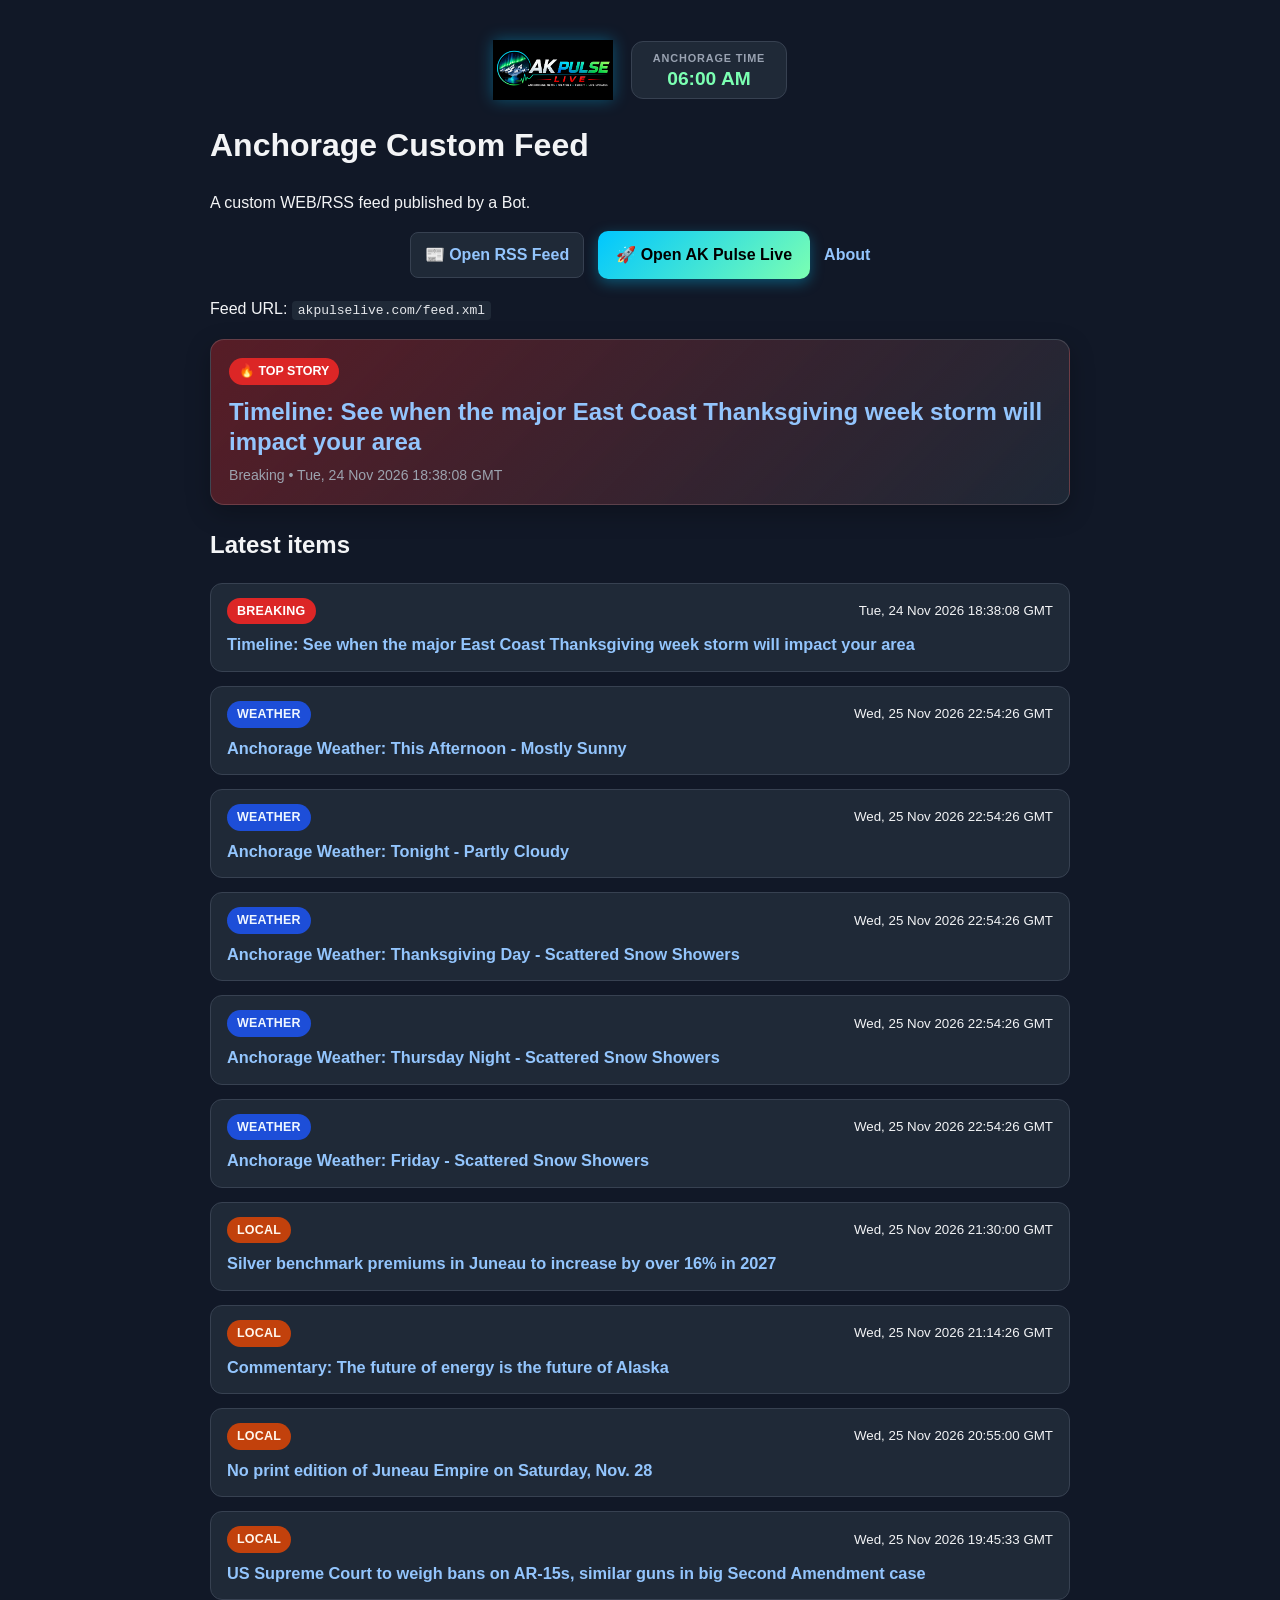
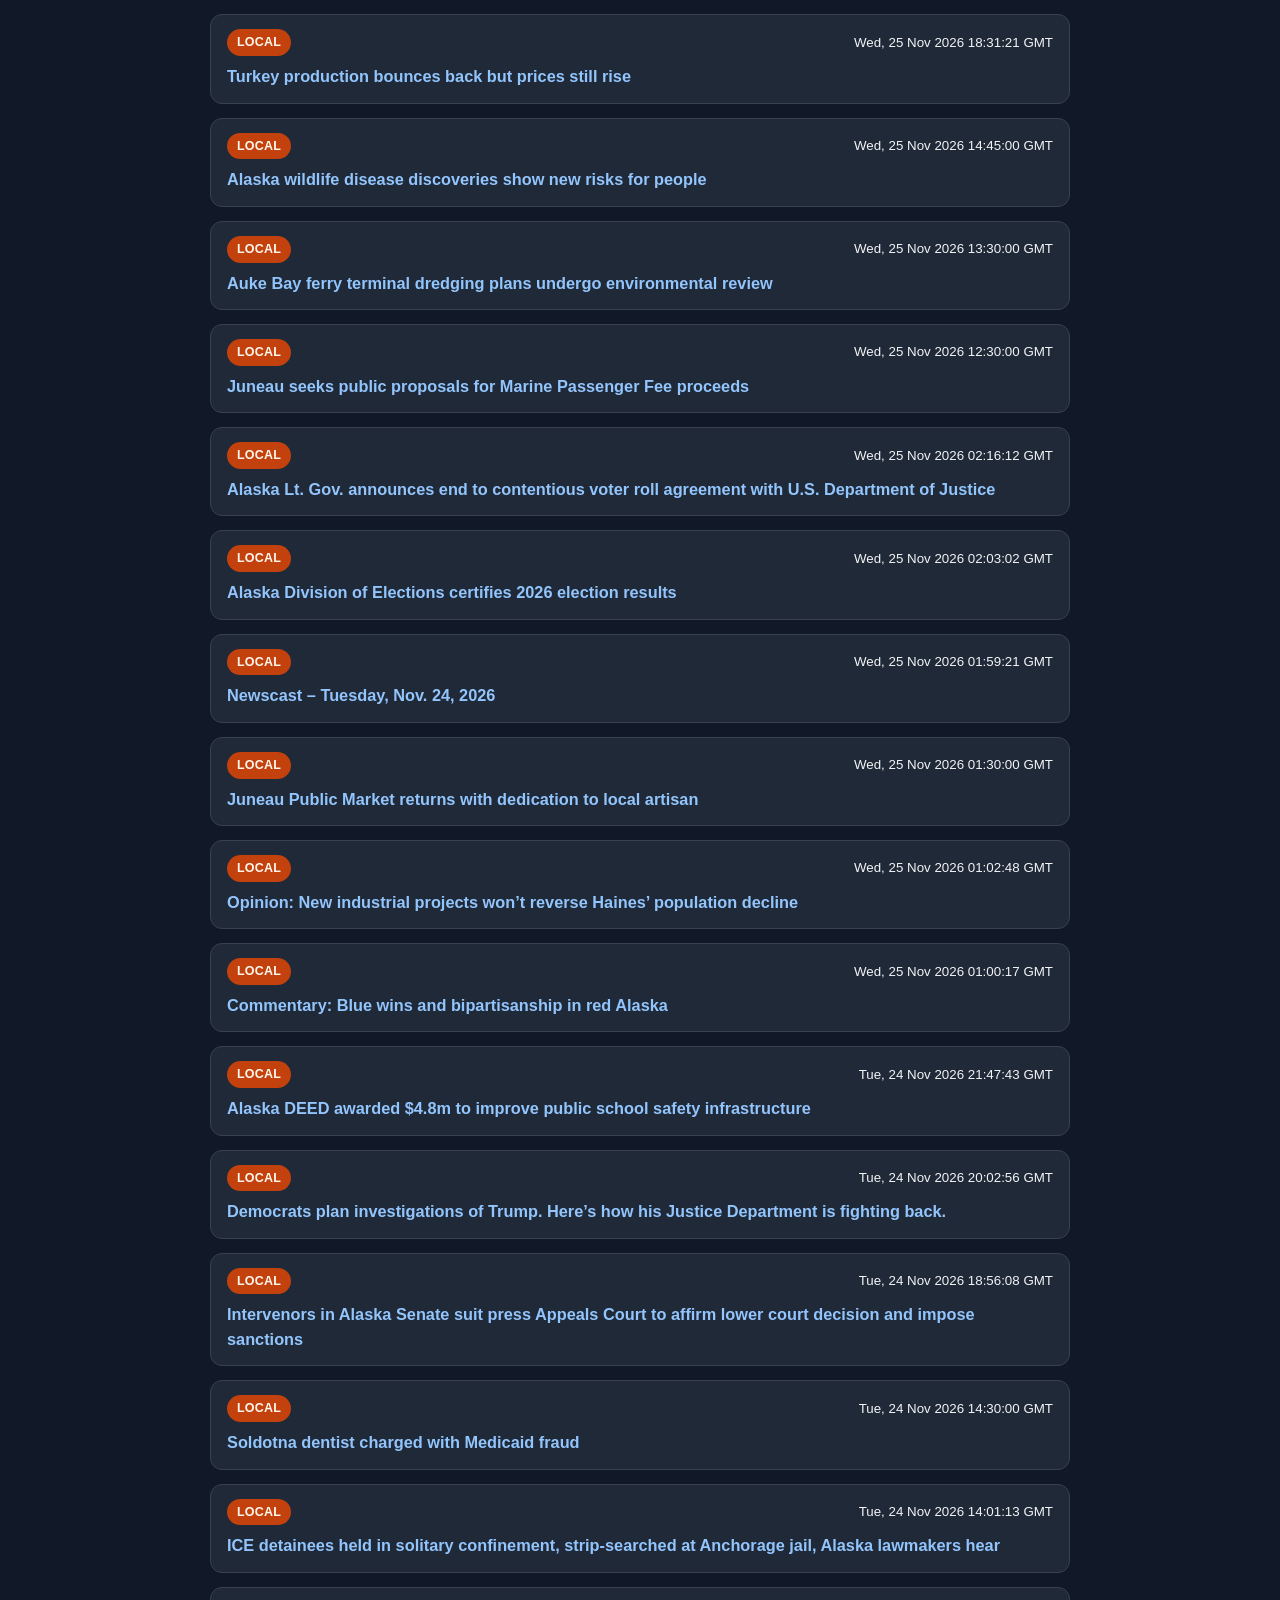
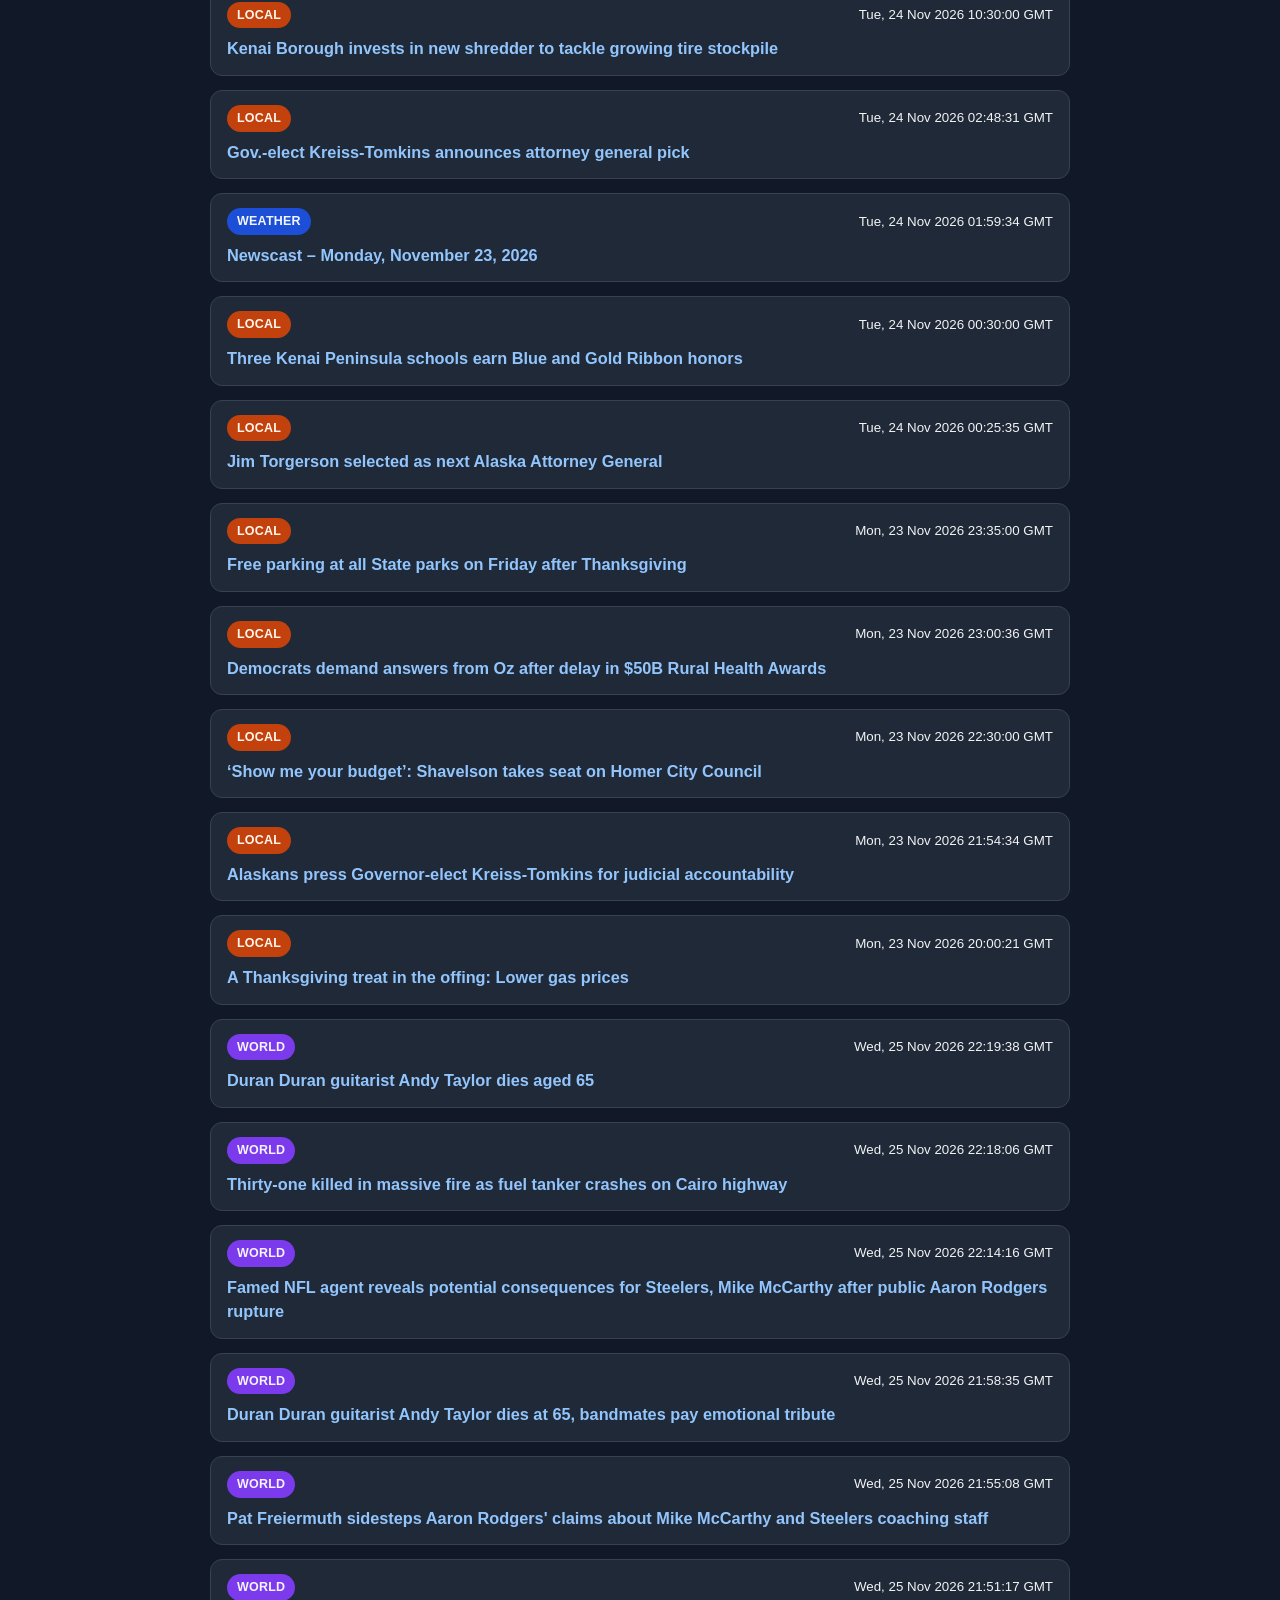
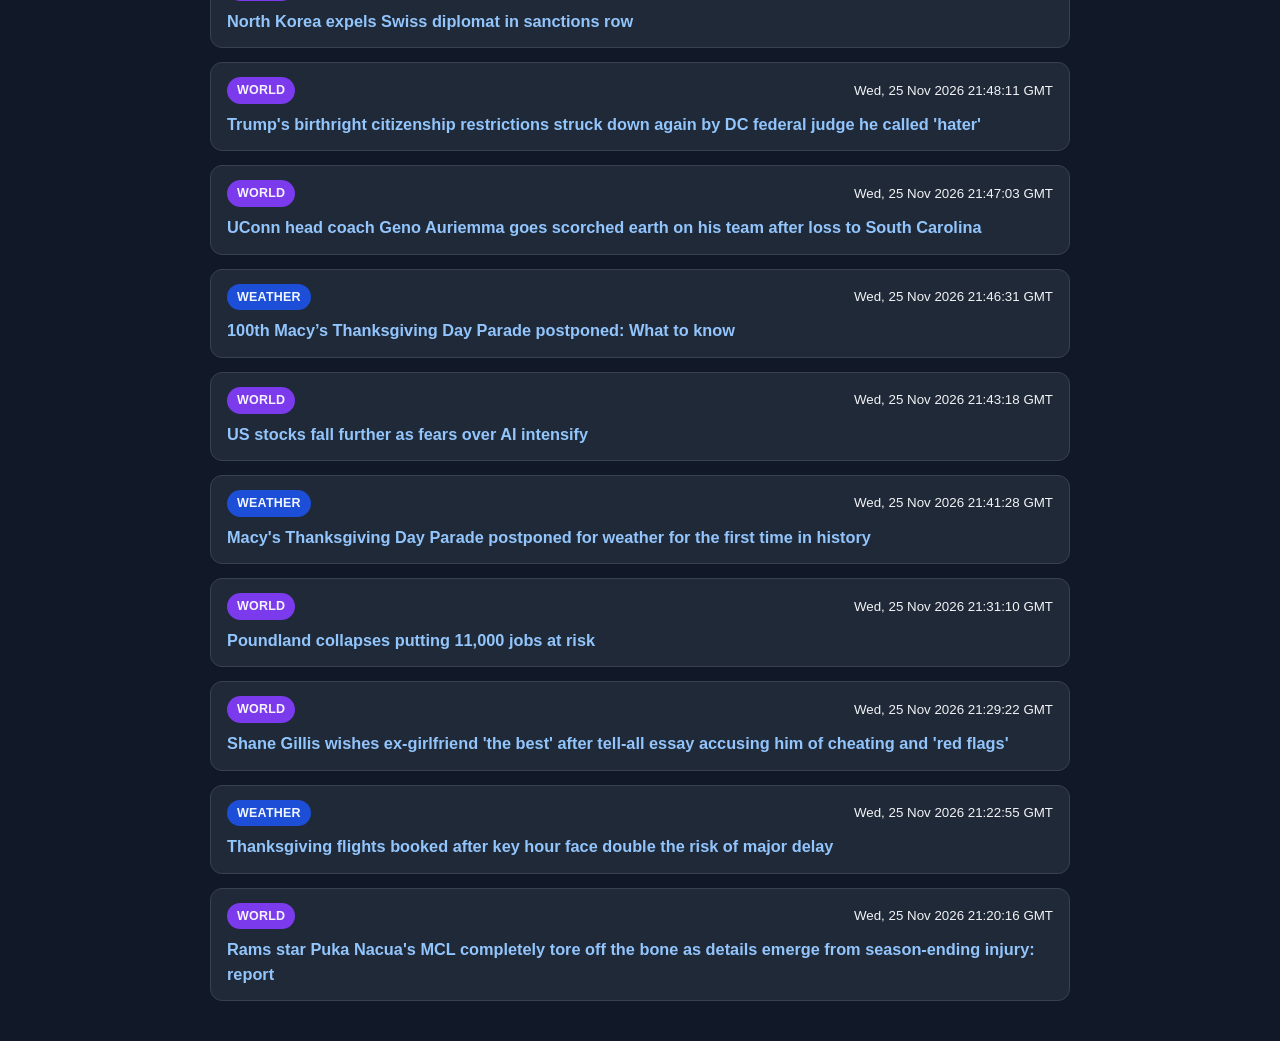
==== index.html @ 0f4dc0cd "Auto-update RSS feed" ====
<!DOCTYPE html>
<html lang="en">
<head>
  <meta charset="UTF-8">
  <meta name="viewport" content="width=device-width, initial-scale=1.0">
  <title>AK Live Pulse</title>
  <link rel="icon" type="image/png" href="favicon.png">
  <link rel="alternate" type="application/rss+xml" title="AK Live Pulse" href="feed.xml">
  <style>
    .site-header {
      text-align: center;
      margin: 12px 0 18px 0;
    }

    .header-inner {
      display: flex;
      align-items: center;
      justify-content: center;
      gap: 18px;
      flex-wrap: wrap;
    }

    .site-logo {
      width: 120px;
      max-width: 45vw;
      height: auto;
      display: block;
      filter: drop-shadow(0 0 8px rgba(0,198,255,0.35));
    }

    .site-clock-wrap {
      background: #1f2937;
      border: 1px solid #374151;
      border-radius: 12px;
      padding: 8px 12px;
      min-width: 130px;
    }

    .site-clock-label {
      font-size: 0.68rem;
      color: #9aa3b2;
      letter-spacing: 0.08em;
      font-weight: 700;
    }

    .site-clock {
      font-size: 1.2rem;
      font-weight: 800;
      color: #7bffb2;
      line-height: 1.2;
    }

    body {
      font-family: Arial, sans-serif;
      max-width: 860px;
      margin: 40px auto;
      padding: 0 16px;
      line-height: 1.5;
      background: #111827;
      color: #f3f4f6;
    }

    a {
      color: #93c5fd;
      text-decoration: none;
    }

    a:hover {
      text-decoration: underline;
    }

    code {
      background: #1f2937;
      padding: 2px 6px;
      border-radius: 4px;
      color: #e5e7eb;
    }

    .feed-links {
      display: flex;
      justify-content: center;
      align-items: center;
      gap: 14px;
      margin: 12px 0 18px 0;
      flex-wrap: wrap;
    }

    .feed-links a {
      font-weight: 600;
    }

    .feed-links a:first-child {
      padding: 10px 14px;
      background: #1f2937;
      border: 1px solid #374151;
      border-radius: 8px;
    }

    .main-link {
      display: inline-block;
      padding: 12px 18px;
      background: linear-gradient(135deg, #00c6ff, #7bffb2);
      color: #000;
      border-radius: 10px;
      font-weight: 800;
      font-size: 1rem;
      text-decoration: none;
      margin: 0;
      box-shadow: 0 4px 14px rgba(0,198,255,0.35);
      transition: all 0.2s ease;
    }

    .main-link:hover {
      transform: translateY(-2px);
      box-shadow: 0 6px 18px rgba(123,255,178,0.45);
      text-decoration: none;
      color: #000;
    }

    .top-story {
      background: linear-gradient(135deg, rgba(220,38,38,0.35), rgba(31,41,55,0.95));
      border: 1px solid rgba(255,255,255,0.14);
      border-radius: 14px;
      padding: 18px;
      margin: 18px 0 22px 0;
      box-shadow: 0 8px 24px rgba(0,0,0,0.25);
    }

    .top-story-label {
      display: inline-block;
      background: #dc2626;
      color: #fff;
      padding: 4px 10px;
      border-radius: 999px;
      font-size: 0.78rem;
      font-weight: 800;
      text-transform: uppercase;
    }

    .top-story h2 {
      margin: 12px 0 8px 0;
      line-height: 1.25;
    }

    .top-story-meta {
      color: #9ca3af;
      font-size: 0.88rem;
    }

    .feed-list {
      list-style: none;
      padding: 0;
      margin: 0;
    }

    .feed-item {
      background: #1f2937;
      border: 1px solid #374151;
      border-radius: 12px;
      padding: 14px 16px;
      margin: 0 0 14px 0;
    }

    .item-top {
      display: flex;
      align-items: center;
      justify-content: space-between;
      gap: 12px;
      margin-bottom: 8px;
      flex-wrap: wrap;
    }

    .item-title {
      font-size: 1.02rem;
      font-weight: 600;
    }

    .cat-badge {
      display: inline-block;
      padding: 4px 10px;
      border-radius: 999px;
      font-size: 0.78rem;
      font-weight: 700;
      letter-spacing: 0.02em;
      text-transform: uppercase;
    }

    .cat-breaking {
      background: #dc2626;
      color: #ffffff;
      animation: breakingPulse 1s infinite;
    }

    .cat-weather {
      background: #1d4ed8;
      color: #eff6ff;
    }

    .cat-top {
      background: #b91c1c;
      color: #fef2f2;
    }

    .cat-world {
      background: #7c3aed;
      color: #f5f3ff;
    }

    .cat-business {
      background: #047857;
      color: #ecfdf5;
    }

    .cat-local {
      background: #c2410c;
      color: #fff7ed;
    }

    .cat-science {
      background: #2563eb;
      color: #eff6ff;
    }

    .cat-reddit {
      background: #ff4500;
      color: #fff7ed;
    }

    .cat-general {
      background: #4b5563;
      color: #f9fafb;
    }

    @keyframes breakingPulse {
      0% { opacity: 1; }
      50% { opacity: 0.65; }
      100% { opacity: 1; }
    }
  </style>
</head>
<body>
  <header class="site-header">
    <div class="header-inner">
      <a href="main.html" title="Open AK Pulse Live full site">
        <img src="assets/akpulse-logo.png" class="site-logo" alt="AK Pulse Live logo">
      </a>
      <div class="site-clock-wrap">
        <div class="site-clock-label">ANCHORAGE TIME</div>
        <div class="site-clock" id="clock">--:--</div>
      </div>
    </div>
  </header>

  <h1>Anchorage Custom Feed</h1>
  <p>A custom WEB/RSS feed published by a Bot.</p>

<div class="feed-links">
  <a href="feed.xml">📰 Open RSS Feed</a>
  <a href="main.html" class="main-link">🚀 Open AK Pulse Live</a>
  <a href="about.html">About</a>
</div>

  <p>Feed URL: <code>akpulselive.com/feed.xml</code></p>


  <section class="top-story">
    <div class="top-story-label">🔥 Top Story</div>
    <h2><a href="https://www.foxweather.com/weather-news/timeline-major-east-coast-thanksgiving-storm-flood-rain-travel">Timeline: See when the major East Coast Thanksgiving week storm will impact your area</a></h2>
    <div class="top-story-meta">Breaking • Tue, 24 Nov 2026 18:38:08 GMT</div>
  </section>


  <h2>Latest items</h2>
  <ul class="feed-list">
        <li class="feed-item">
      <div class="item-top">
        <span class="cat-badge cat-breaking">Breaking</span>
        <small>Tue, 24 Nov 2026 18:38:08 GMT</small>
      </div>
      <div class="item-title"><a href="https://www.foxweather.com/weather-news/timeline-major-east-coast-thanksgiving-storm-flood-rain-travel">Timeline: See when the major East Coast Thanksgiving week storm will impact your area</a></div>
    </li>
        <li class="feed-item">
      <div class="item-top">
        <span class="cat-badge cat-weather">Weather</span>
        <small>Wed, 25 Nov 2026 22:54:26 GMT</small>
      </div>
      <div class="item-title"><a href="https://forecast.weather.gov/MapClick.php?lat=61.2176&amp;lon=-149.8997">Anchorage Weather: This Afternoon - Mostly Sunny</a></div>
    </li>
        <li class="feed-item">
      <div class="item-top">
        <span class="cat-badge cat-weather">Weather</span>
        <small>Wed, 25 Nov 2026 22:54:26 GMT</small>
      </div>
      <div class="item-title"><a href="https://forecast.weather.gov/MapClick.php?lat=61.2176&amp;lon=-149.8997">Anchorage Weather: Tonight - Partly Cloudy</a></div>
    </li>
        <li class="feed-item">
      <div class="item-top">
        <span class="cat-badge cat-weather">Weather</span>
        <small>Wed, 25 Nov 2026 22:54:26 GMT</small>
      </div>
      <div class="item-title"><a href="https://forecast.weather.gov/MapClick.php?lat=61.2176&amp;lon=-149.8997">Anchorage Weather: Thanksgiving Day - Scattered Snow Showers</a></div>
    </li>
        <li class="feed-item">
      <div class="item-top">
        <span class="cat-badge cat-weather">Weather</span>
        <small>Wed, 25 Nov 2026 22:54:26 GMT</small>
      </div>
      <div class="item-title"><a href="https://forecast.weather.gov/MapClick.php?lat=61.2176&amp;lon=-149.8997">Anchorage Weather: Thursday Night - Scattered Snow Showers</a></div>
    </li>
        <li class="feed-item">
      <div class="item-top">
        <span class="cat-badge cat-weather">Weather</span>
        <small>Wed, 25 Nov 2026 22:54:26 GMT</small>
      </div>
      <div class="item-title"><a href="https://forecast.weather.gov/MapClick.php?lat=61.2176&amp;lon=-149.8997">Anchorage Weather: Friday - Scattered Snow Showers</a></div>
    </li>
        <li class="feed-item">
      <div class="item-top">
        <span class="cat-badge cat-local">Local</span>
        <small>Wed, 25 Nov 2026 21:30:00 GMT</small>
      </div>
      <div class="item-title"><a href="https://www.juneauempire.com/2026/11/25/silver-benchmark-premiums-in-juneau-to-increase-by-over-16-in-2027/">Silver benchmark premiums in Juneau to increase by over 16% in 2027</a></div>
    </li>
        <li class="feed-item">
      <div class="item-top">
        <span class="cat-badge cat-local">Local</span>
        <small>Wed, 25 Nov 2026 21:14:26 GMT</small>
      </div>
      <div class="item-title"><a href="https://alaskabeacon.com/2026/11/25/the-future-of-energy-is-the-future-of-alaska/">Commentary: The future of energy is the future of Alaska</a></div>
    </li>
        <li class="feed-item">
      <div class="item-top">
        <span class="cat-badge cat-local">Local</span>
        <small>Wed, 25 Nov 2026 20:55:00 GMT</small>
      </div>
      <div class="item-title"><a href="https://www.juneauempire.com/2026/11/25/no-print-edition-of-juneau-empire-on-saturday-nov-28/">No print edition of Juneau Empire on Saturday, Nov. 28</a></div>
    </li>
        <li class="feed-item">
      <div class="item-top">
        <span class="cat-badge cat-local">Local</span>
        <small>Wed, 25 Nov 2026 19:45:33 GMT</small>
      </div>
      <div class="item-title"><a href="https://alaskabeacon.com/2026/11/25/repub/us-supreme-court-to-weigh-bans-on-ar-15s-similar-guns-in-big-second-amendment-case/">US Supreme Court to weigh bans on AR-15s, similar guns in big Second Amendment case</a></div>
    </li>
        <li class="feed-item">
      <div class="item-top">
        <span class="cat-badge cat-local">Local</span>
        <small>Wed, 25 Nov 2026 18:31:21 GMT</small>
      </div>
      <div class="item-title"><a href="https://alaskabeacon.com/2026/11/25/repub/turkey-production-bounces-back-but-prices-still-rise/">Turkey production bounces back but prices still rise</a></div>
    </li>
        <li class="feed-item">
      <div class="item-top">
        <span class="cat-badge cat-local">Local</span>
        <small>Wed, 25 Nov 2026 14:45:00 GMT</small>
      </div>
      <div class="item-title"><a href="https://alaskabeacon.com/2026/11/25/alaska-wildlife-disease-discoveries-show-new-risks-for-people/">Alaska wildlife disease discoveries show new risks for people</a></div>
    </li>
        <li class="feed-item">
      <div class="item-top">
        <span class="cat-badge cat-local">Local</span>
        <small>Wed, 25 Nov 2026 13:30:00 GMT</small>
      </div>
      <div class="item-title"><a href="https://www.juneauempire.com/2026/11/25/auke-bay-ferry-terminal-dredging-plans-undergo-environmental-review/">Auke Bay ferry terminal dredging plans undergo environmental review</a></div>
    </li>
        <li class="feed-item">
      <div class="item-top">
        <span class="cat-badge cat-local">Local</span>
        <small>Wed, 25 Nov 2026 12:30:00 GMT</small>
      </div>
      <div class="item-title"><a href="https://www.juneauempire.com/2026/11/25/juneau-seeks-public-proposals-for-marine-passenger-fee-proceeds/">Juneau seeks public proposals for Marine Passenger Fee proceeds</a></div>
    </li>
        <li class="feed-item">
      <div class="item-top">
        <span class="cat-badge cat-local">Local</span>
        <small>Wed, 25 Nov 2026 02:16:12 GMT</small>
      </div>
      <div class="item-title"><a href="https://alaskabeacon.com/2026/11/24/alaska-lt-gov-announces-end-to-contentious-voter-roll-agreement-with-u-s-department-of-justice/">Alaska Lt. Gov. announces end to contentious voter roll agreement with U.S. Department of Justice</a></div>
    </li>
        <li class="feed-item">
      <div class="item-top">
        <span class="cat-badge cat-local">Local</span>
        <small>Wed, 25 Nov 2026 02:03:02 GMT</small>
      </div>
      <div class="item-title"><a href="https://alaskabeacon.com/2026/11/24/alaska-division-of-elections-certifies-2026-election-results/">Alaska Division of Elections certifies 2026 election results</a></div>
    </li>
        <li class="feed-item">
      <div class="item-top">
        <span class="cat-badge cat-local">Local</span>
        <small>Wed, 25 Nov 2026 01:59:21 GMT</small>
      </div>
      <div class="item-title"><a href="https://feeds.ktoo.org/link/20427/17540023/newscast-tuesday-nov-24-2026">Newscast – Tuesday, Nov. 24, 2026</a></div>
    </li>
        <li class="feed-item">
      <div class="item-top">
        <span class="cat-badge cat-local">Local</span>
        <small>Wed, 25 Nov 2026 01:30:00 GMT</small>
      </div>
      <div class="item-title"><a href="https://www.juneauempire.com/2026/11/24/juneau-public-market-returns-with-dedication-to-local-artisan/">Juneau Public Market returns with dedication to local artisan</a></div>
    </li>
        <li class="feed-item">
      <div class="item-top">
        <span class="cat-badge cat-local">Local</span>
        <small>Wed, 25 Nov 2026 01:02:48 GMT</small>
      </div>
      <div class="item-title"><a href="https://mustreadalaska.com/opinion-new-industrial-projects-wont-reverse-haines-population-decline/">Opinion: New industrial projects won’t reverse Haines’ population decline</a></div>
    </li>
        <li class="feed-item">
      <div class="item-top">
        <span class="cat-badge cat-local">Local</span>
        <small>Wed, 25 Nov 2026 01:00:17 GMT</small>
      </div>
      <div class="item-title"><a href="https://alaskabeacon.com/2026/11/24/blue-wins-and-bipartisanship-in-red-alaska/">Commentary: Blue wins and bipartisanship in red Alaska</a></div>
    </li>
        <li class="feed-item">
      <div class="item-top">
        <span class="cat-badge cat-local">Local</span>
        <small>Tue, 24 Nov 2026 21:47:43 GMT</small>
      </div>
      <div class="item-title"><a href="https://mustreadalaska.com/alaska-deed-awarded-4-8m-to-improve-public-school-safety-infrastructure/">Alaska DEED awarded $4.8m to improve public school safety infrastructure</a></div>
    </li>
        <li class="feed-item">
      <div class="item-top">
        <span class="cat-badge cat-local">Local</span>
        <small>Tue, 24 Nov 2026 20:02:56 GMT</small>
      </div>
      <div class="item-title"><a href="https://alaskabeacon.com/2026/11/24/repub/democrats-plan-investigations-of-trump-heres-how-his-justice-department-is-fighting-back/">Democrats plan investigations of Trump. Here’s how his Justice Department is fighting back.</a></div>
    </li>
        <li class="feed-item">
      <div class="item-top">
        <span class="cat-badge cat-local">Local</span>
        <small>Tue, 24 Nov 2026 18:56:08 GMT</small>
      </div>
      <div class="item-title"><a href="https://mustreadalaska.com/intervenors-in-alaska-senate-suit-press-appeals-court-to-affirm-lower-court-decision-and-impose-sanctions/">Intervenors in Alaska Senate suit press Appeals Court to affirm lower court decision and impose sanctions</a></div>
    </li>
        <li class="feed-item">
      <div class="item-top">
        <span class="cat-badge cat-local">Local</span>
        <small>Tue, 24 Nov 2026 14:30:00 GMT</small>
      </div>
      <div class="item-title"><a href="https://www.homernews.com/2026/11/24/soldotna-dentist-charged-with-medicaid-fraud/">Soldotna dentist charged with Medicaid fraud</a></div>
    </li>
        <li class="feed-item">
      <div class="item-top">
        <span class="cat-badge cat-local">Local</span>
        <small>Tue, 24 Nov 2026 14:01:13 GMT</small>
      </div>
      <div class="item-title"><a href="https://alaskabeacon.com/2026/11/24/ice-detainees-held-in-solitary-confinement-strip-searched-at-anchorage-jail-alaska-lawmakers-hear/">ICE detainees held in solitary confinement, strip-searched at Anchorage jail, Alaska lawmakers hear</a></div>
    </li>
        <li class="feed-item">
      <div class="item-top">
        <span class="cat-badge cat-local">Local</span>
        <small>Tue, 24 Nov 2026 10:30:00 GMT</small>
      </div>
      <div class="item-title"><a href="https://www.homernews.com/2026/11/24/kenai-borough-invests-in-new-shredder-to-tackle-growing-tire-stockpile/">Kenai Borough invests in new shredder to tackle growing tire stockpile</a></div>
    </li>
        <li class="feed-item">
      <div class="item-top">
        <span class="cat-badge cat-local">Local</span>
        <small>Tue, 24 Nov 2026 02:48:31 GMT</small>
      </div>
      <div class="item-title"><a href="https://alaskabeacon.com/2026/11/23/gov-elect-kreiss-tomkins-announces-attorney-general-pick/">Gov.-elect Kreiss-Tomkins announces attorney general pick</a></div>
    </li>
        <li class="feed-item">
      <div class="item-top">
        <span class="cat-badge cat-weather">Weather</span>
        <small>Tue, 24 Nov 2026 01:59:34 GMT</small>
      </div>
      <div class="item-title"><a href="https://feeds.ktoo.org/link/20427/17538791/newscast-monday-november-23-2026">Newscast – Monday, November 23, 2026</a></div>
    </li>
        <li class="feed-item">
      <div class="item-top">
        <span class="cat-badge cat-local">Local</span>
        <small>Tue, 24 Nov 2026 00:30:00 GMT</small>
      </div>
      <div class="item-title"><a href="https://www.homernews.com/2026/11/23/three-kenai-peninsula-schools-earn-blue-and-gold-ribbon-honors/">Three Kenai Peninsula schools earn Blue and Gold Ribbon honors</a></div>
    </li>
        <li class="feed-item">
      <div class="item-top">
        <span class="cat-badge cat-local">Local</span>
        <small>Tue, 24 Nov 2026 00:25:35 GMT</small>
      </div>
      <div class="item-title"><a href="https://mustreadalaska.com/jim-torgerson-selected-as-next-alaska-attorney-general/">Jim Torgerson selected as next Alaska Attorney General</a></div>
    </li>
        <li class="feed-item">
      <div class="item-top">
        <span class="cat-badge cat-local">Local</span>
        <small>Mon, 23 Nov 2026 23:35:00 GMT</small>
      </div>
      <div class="item-title"><a href="https://mustreadalaska.com/free-parking-at-all-state-parks-on-friday-after-thanksgiving/">Free parking at all State parks on Friday after Thanksgiving</a></div>
    </li>
        <li class="feed-item">
      <div class="item-top">
        <span class="cat-badge cat-local">Local</span>
        <small>Mon, 23 Nov 2026 23:00:36 GMT</small>
      </div>
      <div class="item-title"><a href="https://alaskabeacon.com/2026/11/23/democrats-demand-answers-from-oz-after-delay-in-50b-rural-health-awards/">Democrats demand answers from Oz after delay in $50B Rural Health Awards</a></div>
    </li>
        <li class="feed-item">
      <div class="item-top">
        <span class="cat-badge cat-local">Local</span>
        <small>Mon, 23 Nov 2026 22:30:00 GMT</small>
      </div>
      <div class="item-title"><a href="https://www.homernews.com/2026/11/23/show-me-your-budget-shavelson-takes-seat-on-homer-city-council/">‘Show me your budget’: Shavelson takes seat on Homer City Council</a></div>
    </li>
        <li class="feed-item">
      <div class="item-top">
        <span class="cat-badge cat-local">Local</span>
        <small>Mon, 23 Nov 2026 21:54:34 GMT</small>
      </div>
      <div class="item-title"><a href="https://mustreadalaska.com/alaskans-press-governor-elect-kreiss-tomkins-for-judicial-accountability/">Alaskans press Governor-elect Kreiss-Tomkins for judicial accountability</a></div>
    </li>
        <li class="feed-item">
      <div class="item-top">
        <span class="cat-badge cat-local">Local</span>
        <small>Mon, 23 Nov 2026 20:00:21 GMT</small>
      </div>
      <div class="item-title"><a href="https://alaskabeacon.com/2026/11/23/repub/a-thanksgiving-treat-in-the-offing-lower-gas-prices/">A Thanksgiving treat in the offing: Lower gas prices</a></div>
    </li>
        <li class="feed-item">
      <div class="item-top">
        <span class="cat-badge cat-world">World</span>
        <small>Wed, 25 Nov 2026 22:19:38 GMT</small>
      </div>
      <div class="item-title"><a href="https://www.bbc.co.uk/news/articles/cmp3vk6vr44po?at_medium=RSS&amp;at_campaign=rss">Duran Duran guitarist Andy Taylor dies aged 65</a></div>
    </li>
        <li class="feed-item">
      <div class="item-top">
        <span class="cat-badge cat-world">World</span>
        <small>Wed, 25 Nov 2026 22:18:06 GMT</small>
      </div>
      <div class="item-title"><a href="https://www.bbc.co.uk/news/articles/cqy7rn30v314o?at_medium=RSS&amp;at_campaign=rss">Thirty-one killed in massive fire as fuel tanker crashes on Cairo highway</a></div>
    </li>
        <li class="feed-item">
      <div class="item-top">
        <span class="cat-badge cat-world">World</span>
        <small>Wed, 25 Nov 2026 22:14:16 GMT</small>
      </div>
      <div class="item-title"><a href="https://www.foxnews.com/outkick-sports/famed-nfl-agent-reveals-potential-consequences-steelers-mike-mccarthy-public-aaron-rodgers-rupture">Famed NFL agent reveals potential consequences for Steelers, Mike McCarthy after public Aaron Rodgers rupture</a></div>
    </li>
        <li class="feed-item">
      <div class="item-top">
        <span class="cat-badge cat-world">World</span>
        <small>Wed, 25 Nov 2026 21:58:35 GMT</small>
      </div>
      <div class="item-title"><a href="https://www.foxnews.com/entertainment/duran-duran-guitarist-andy-taylor-dies-65-bandmates-pay-emotional-tribute">Duran Duran guitarist Andy Taylor dies at 65, bandmates pay emotional tribute</a></div>
    </li>
        <li class="feed-item">
      <div class="item-top">
        <span class="cat-badge cat-world">World</span>
        <small>Wed, 25 Nov 2026 21:55:08 GMT</small>
      </div>
      <div class="item-title"><a href="https://www.foxnews.com/outkick-sports/pat-freiermuth-sidesteps-aaron-rodgers-claims-mike-mccarthy-steelers-coaching-staff">Pat Freiermuth sidesteps Aaron Rodgers' claims about Mike McCarthy and Steelers coaching staff</a></div>
    </li>
        <li class="feed-item">
      <div class="item-top">
        <span class="cat-badge cat-world">World</span>
        <small>Wed, 25 Nov 2026 21:51:17 GMT</small>
      </div>
      <div class="item-title"><a href="https://www.bbc.co.uk/news/articles/cq0l34e4kkr5o?at_medium=RSS&amp;at_campaign=rss">North Korea expels Swiss diplomat in sanctions row</a></div>
    </li>
        <li class="feed-item">
      <div class="item-top">
        <span class="cat-badge cat-world">World</span>
        <small>Wed, 25 Nov 2026 21:48:11 GMT</small>
      </div>
      <div class="item-title"><a href="https://www.foxnews.com/politics/trumps-birthright-citizenship-restrictions-struck-down-dc-federal-judge-called-hater">Trump's birthright citizenship restrictions struck down again by DC federal judge he called 'hater'</a></div>
    </li>
        <li class="feed-item">
      <div class="item-top">
        <span class="cat-badge cat-world">World</span>
        <small>Wed, 25 Nov 2026 21:47:03 GMT</small>
      </div>
      <div class="item-title"><a href="https://www.foxnews.com/outkick-sports/uconn-head-coach-geno-auriemma-goes-scorched-earth-team-loss-south-carolina">UConn head coach Geno Auriemma goes scorched earth on his team after loss to South Carolina</a></div>
    </li>
        <li class="feed-item">
      <div class="item-top">
        <span class="cat-badge cat-weather">Weather</span>
        <small>Wed, 25 Nov 2026 21:46:31 GMT</small>
      </div>
      <div class="item-title"><a href="https://www.foxnews.com/us/100th-macys-thanksgiving-day-parade-postponed-what-know">100th Macy’s Thanksgiving Day Parade postponed: What to know</a></div>
    </li>
        <li class="feed-item">
      <div class="item-top">
        <span class="cat-badge cat-world">World</span>
        <small>Wed, 25 Nov 2026 21:43:18 GMT</small>
      </div>
      <div class="item-title"><a href="https://www.bbc.co.uk/news/articles/cq0md8g14zryo?at_medium=RSS&amp;at_campaign=rss">US stocks fall further as fears over AI intensify</a></div>
    </li>
        <li class="feed-item">
      <div class="item-top">
        <span class="cat-badge cat-weather">Weather</span>
        <small>Wed, 25 Nov 2026 21:41:28 GMT</small>
      </div>
      <div class="item-title"><a href="https://www.foxweather.com/weather-news/macys-thanksgiving-day-parade-postponed-first-time-history">Macy's Thanksgiving Day Parade postponed for weather for the first time in history</a></div>
    </li>
        <li class="feed-item">
      <div class="item-top">
        <span class="cat-badge cat-world">World</span>
        <small>Wed, 25 Nov 2026 21:31:10 GMT</small>
      </div>
      <div class="item-title"><a href="https://www.bbc.co.uk/news/articles/cm3vgdn037z4o?at_medium=RSS&amp;at_campaign=rss">Poundland collapses putting 11,000 jobs at risk</a></div>
    </li>
        <li class="feed-item">
      <div class="item-top">
        <span class="cat-badge cat-world">World</span>
        <small>Wed, 25 Nov 2026 21:29:22 GMT</small>
      </div>
      <div class="item-title"><a href="https://www.foxnews.com/media/shane-gillis-wishes-ex-girlfriend-best-after-tell-all-essay-accusing-him-cheating-red-flags">Shane Gillis wishes ex-girlfriend 'the best' after tell-all essay accusing him of cheating and 'red flags'</a></div>
    </li>
        <li class="feed-item">
      <div class="item-top">
        <span class="cat-badge cat-weather">Weather</span>
        <small>Wed, 25 Nov 2026 21:22:55 GMT</small>
      </div>
      <div class="item-title"><a href="https://www.foxnews.com/travel/thanksgiving-flights-booked-after-key-hour-face-double-risk-major-delay">Thanksgiving flights booked after key hour face double the risk of major delay</a></div>
    </li>
        <li class="feed-item">
      <div class="item-top">
        <span class="cat-badge cat-world">World</span>
        <small>Wed, 25 Nov 2026 21:20:16 GMT</small>
      </div>
      <div class="item-title"><a href="https://www.foxnews.com/outkick-sports/rams-star-puka-nacua-mcl-completely-tore-off-bone-season-ending-injury-report">Rams star Puka Nacua's MCL completely tore off the bone as details emerge from season-ending injury: report</a></div>
    </li>
  </ul>

  <script>
    function updateClock() {
      const now = new Date();
      const time = now.toLocaleTimeString([], {
        hour: "2-digit",
        minute: "2-digit"
      });

      const clock = document.getElementById("clock");
      if (clock) clock.textContent = time;
    }

    updateClock();
    setInterval(updateClock, 1000);
  </script>
</body>
</html>
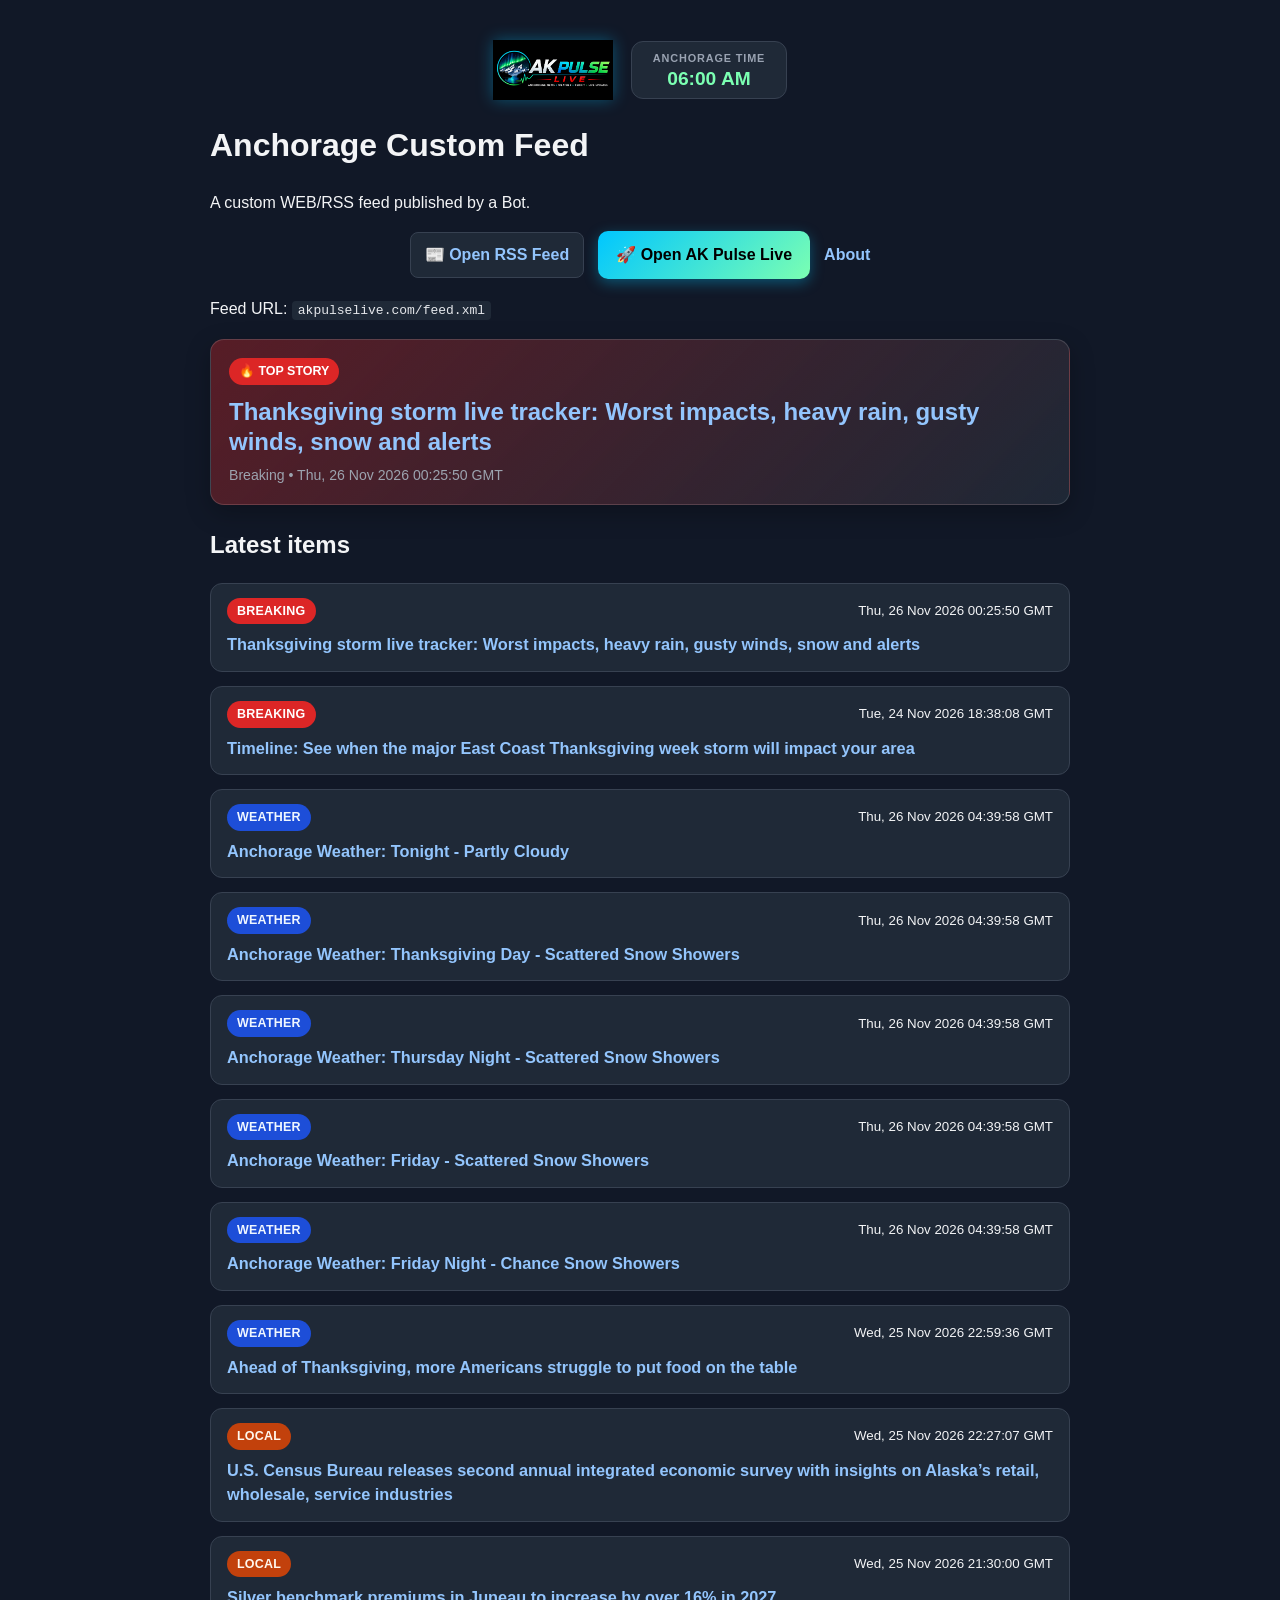
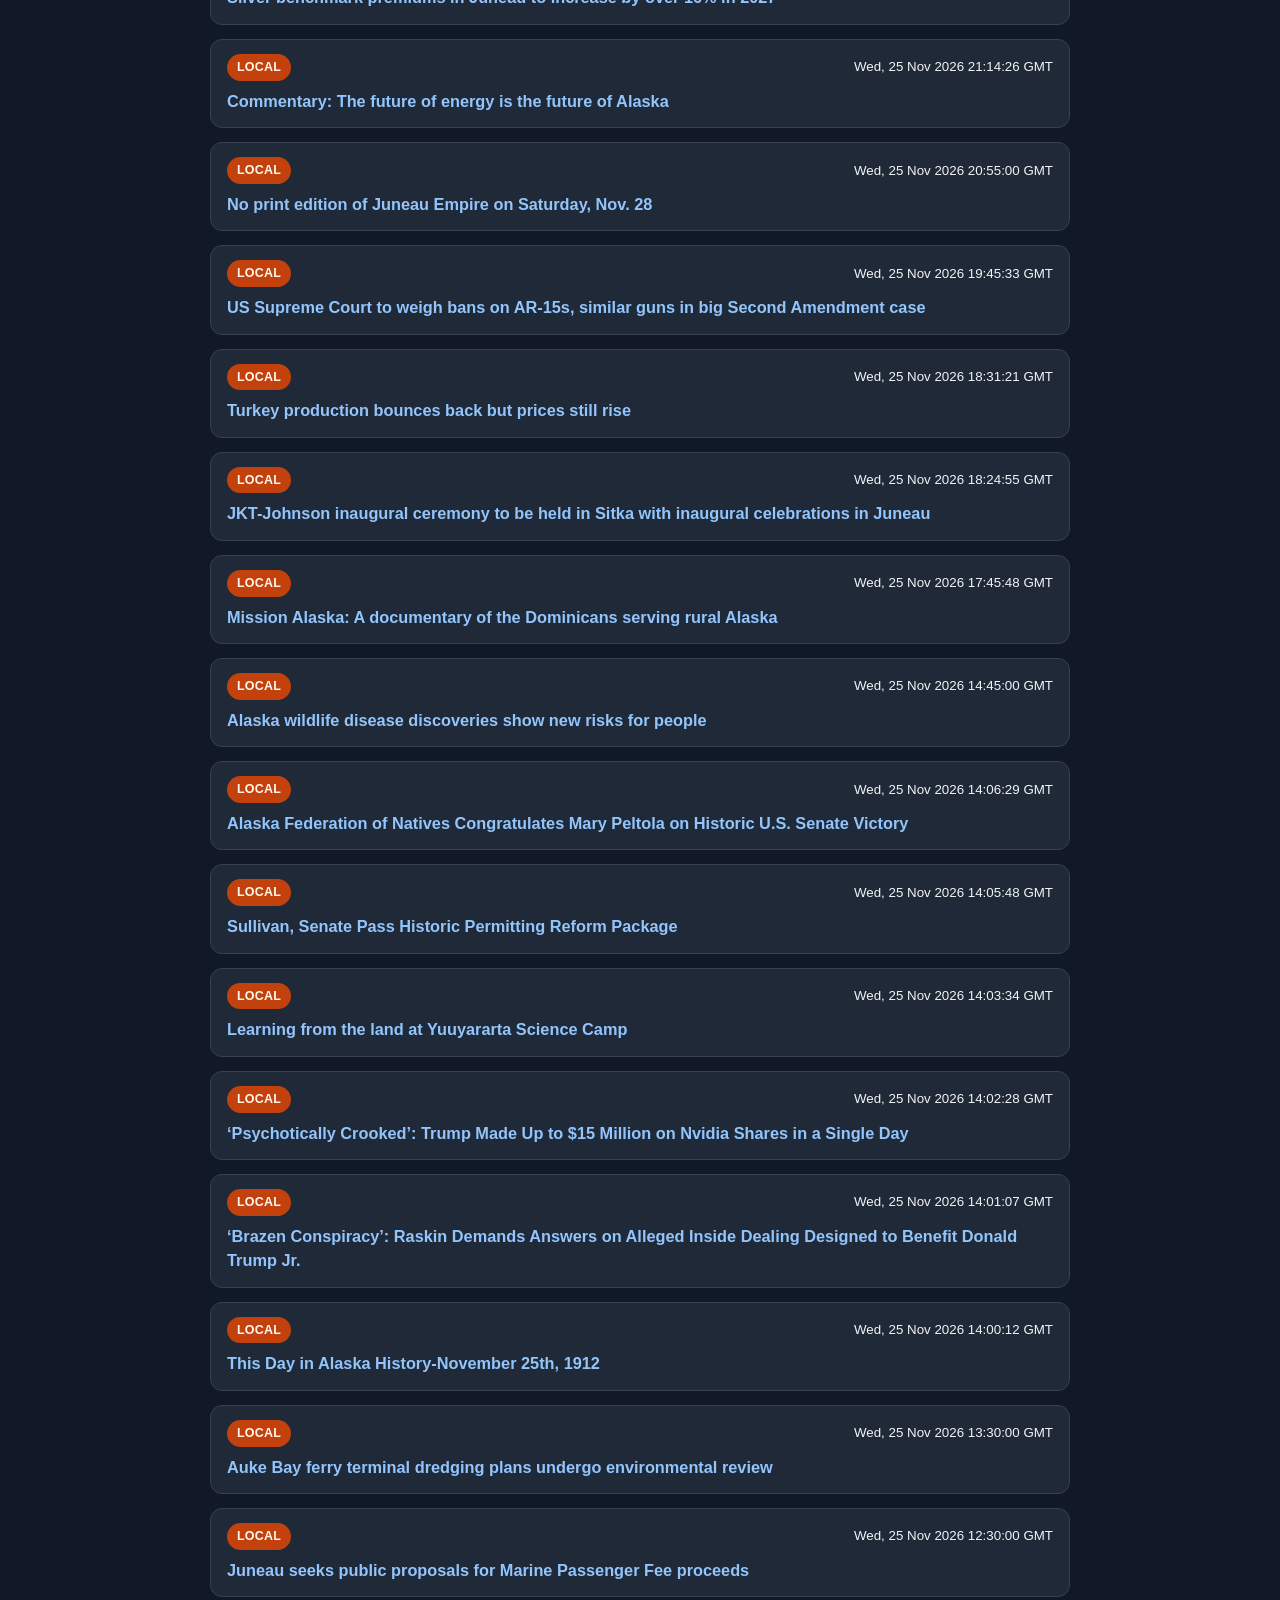
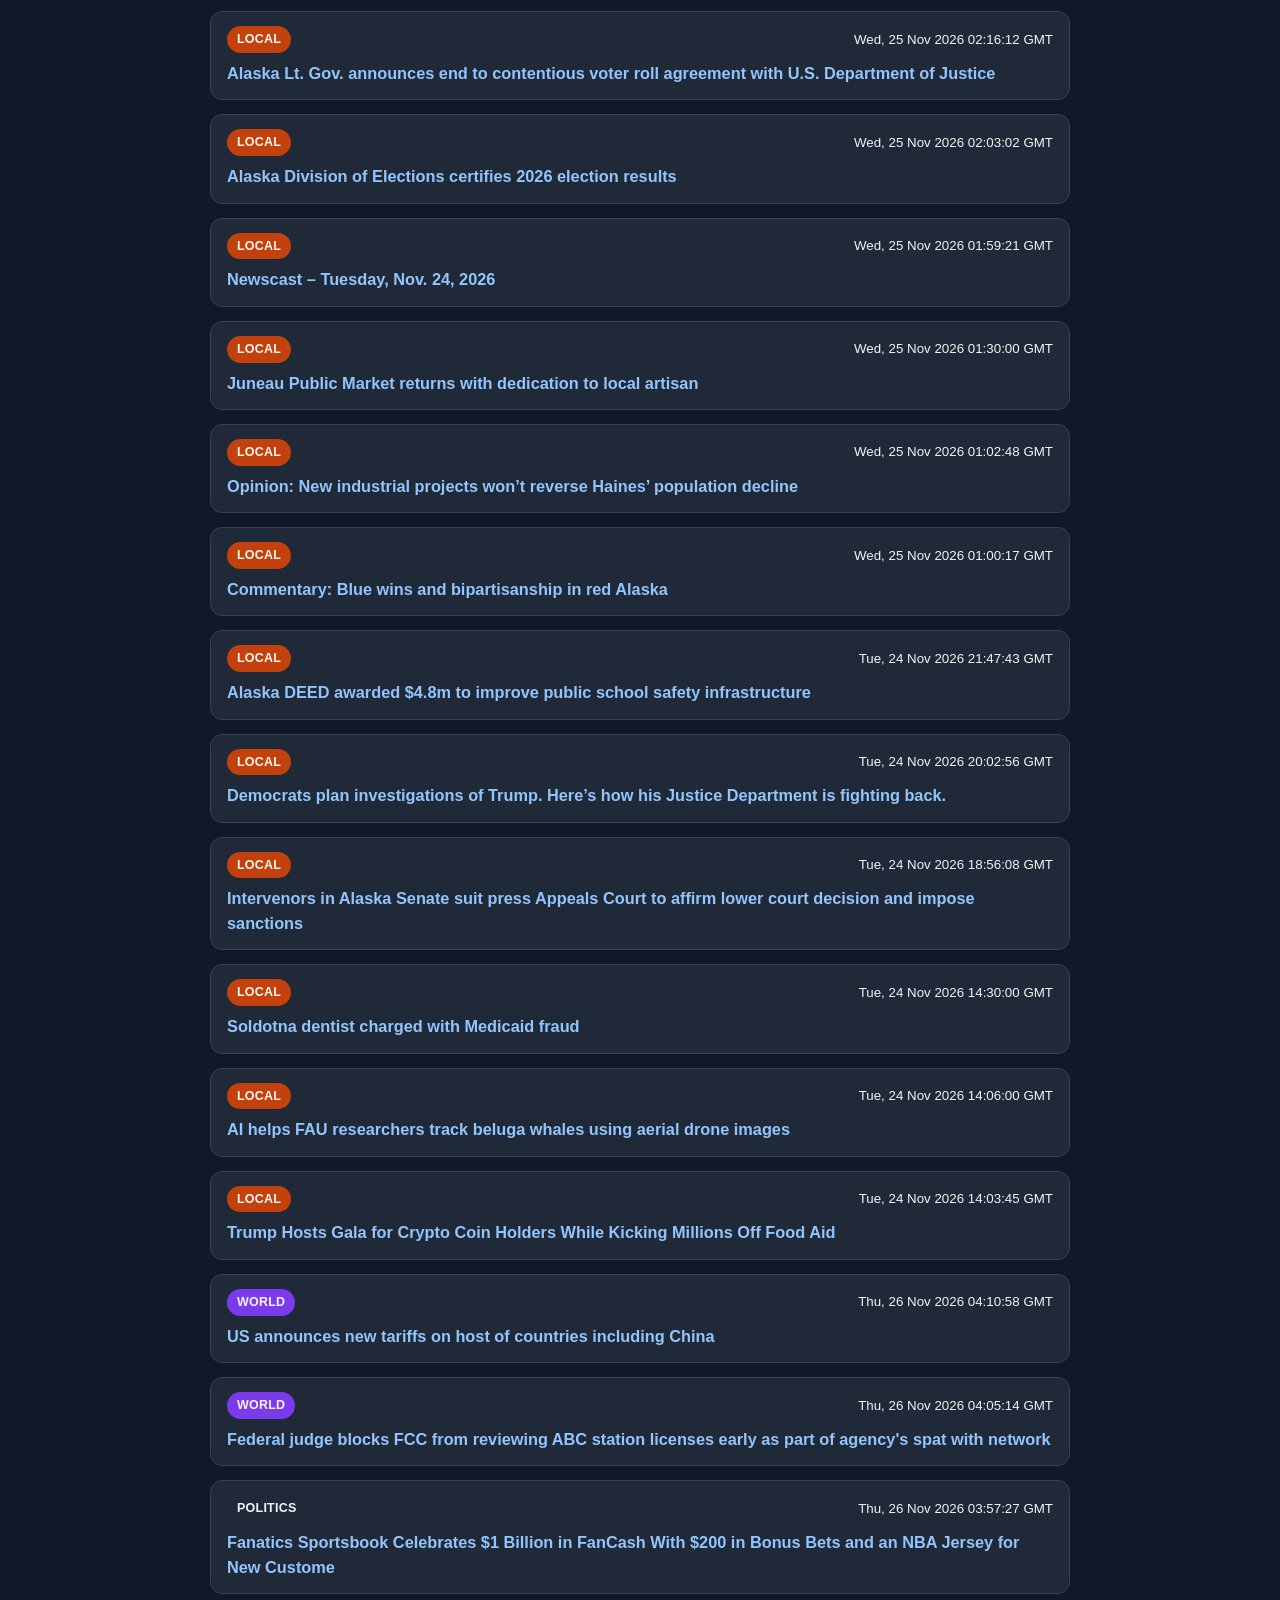
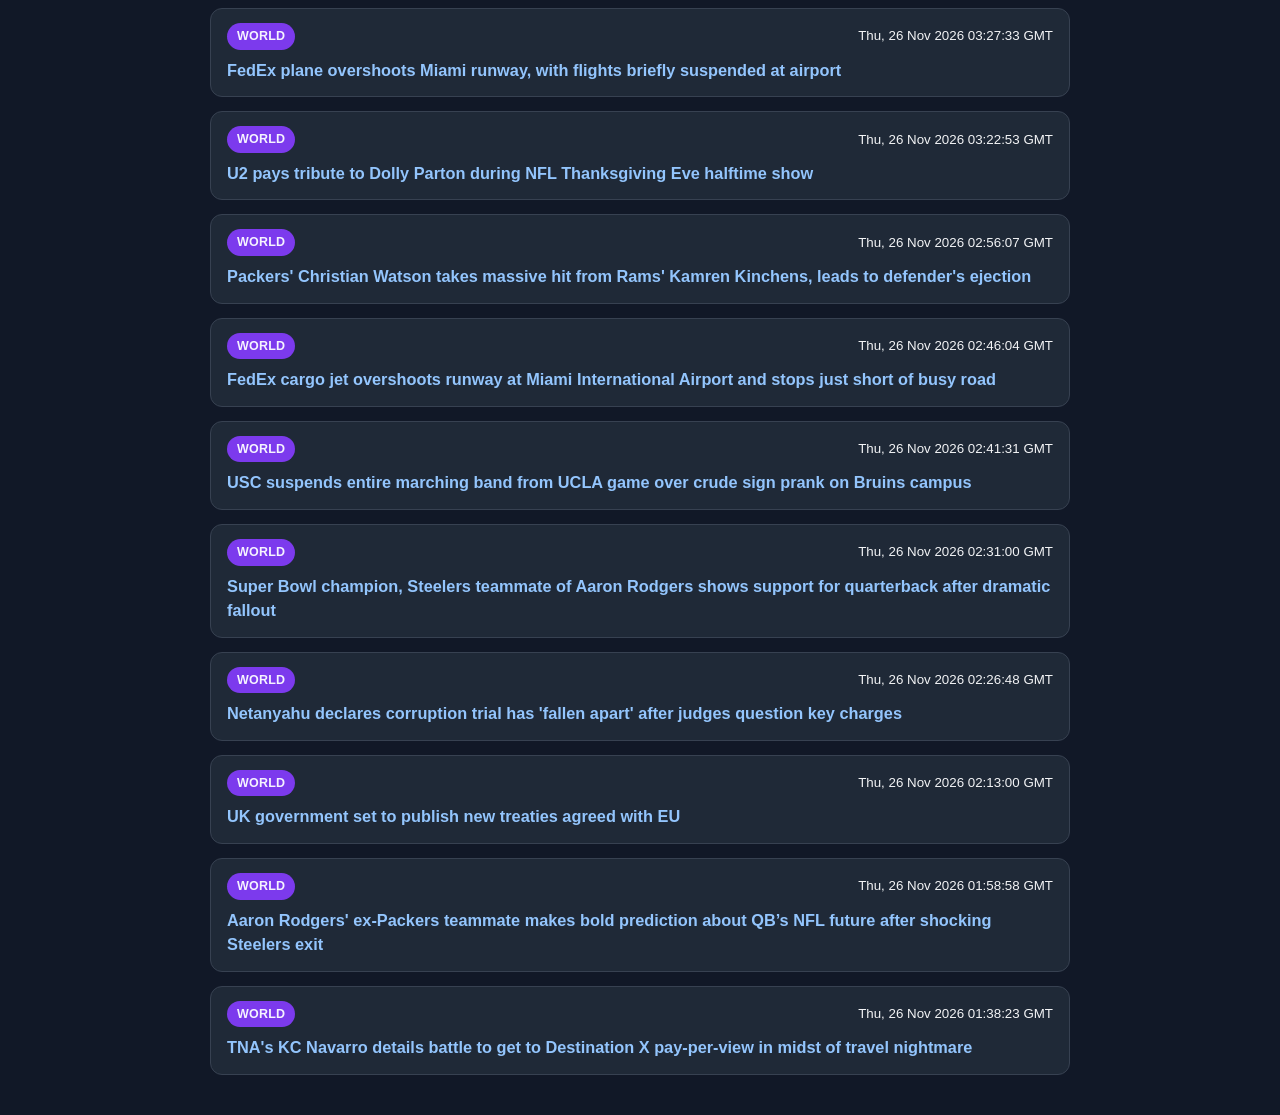
==== commit e66d4912: "Auto-update RSS feed" ====
--- a/index.html
+++ b/index.html
@@ -265,8 +265,8 @@
 
   <section class="top-story">
     <div class="top-story-label">🔥 Top Story</div>
-    <h2><a href="https://www.foxweather.com/weather-news/timeline-major-east-coast-thanksgiving-storm-flood-rain-travel">Timeline: See when the major East Coast Thanksgiving week storm will impact your area</a></h2>
-    <div class="top-story-meta">Breaking • Tue, 24 Nov 2026 18:38:08 GMT</div>
+    <h2><a href="https://www.foxweather.com/weather-news/thanksgiving-storm-live-tracker-heavy-rain-gusty-winds-snow">Thanksgiving storm live tracker: Worst impacts, heavy rain, gusty winds, snow and alerts</a></h2>
+    <div class="top-story-meta">Breaking • Thu, 26 Nov 2026 00:25:50 GMT</div>
   </section>
 
 
@@ -275,6 +275,13 @@
         <li class="feed-item">
       <div class="item-top">
         <span class="cat-badge cat-breaking">Breaking</span>
+        <small>Thu, 26 Nov 2026 00:25:50 GMT</small>
+      </div>
+      <div class="item-title"><a href="https://www.foxweather.com/weather-news/thanksgiving-storm-live-tracker-heavy-rain-gusty-winds-snow">Thanksgiving storm live tracker: Worst impacts, heavy rain, gusty winds, snow and alerts</a></div>
+    </li>
+        <li class="feed-item">
+      <div class="item-top">
+        <span class="cat-badge cat-breaking">Breaking</span>
         <small>Tue, 24 Nov 2026 18:38:08 GMT</small>
       </div>
       <div class="item-title"><a href="https://www.foxweather.com/weather-news/timeline-major-east-coast-thanksgiving-storm-flood-rain-travel">Timeline: See when the major East Coast Thanksgiving week storm will impact your area</a></div>
@@ -282,37 +289,51 @@
         <li class="feed-item">
       <div class="item-top">
         <span class="cat-badge cat-weather">Weather</span>
-        <small>Wed, 25 Nov 2026 22:54:26 GMT</small>
-      </div>
-      <div class="item-title"><a href="https://forecast.weather.gov/MapClick.php?lat=61.2176&amp;lon=-149.8997">Anchorage Weather: This Afternoon - Mostly Sunny</a></div>
+        <small>Thu, 26 Nov 2026 04:39:58 GMT</small>
+      </div>
+      <div class="item-title"><a href="https://forecast.weather.gov/MapClick.php?lat=61.2176&amp;lon=-149.8997">Anchorage Weather: Tonight - Partly Cloudy</a></div>
     </li>
         <li class="feed-item">
       <div class="item-top">
         <span class="cat-badge cat-weather">Weather</span>
-        <small>Wed, 25 Nov 2026 22:54:26 GMT</small>
-      </div>
-      <div class="item-title"><a href="https://forecast.weather.gov/MapClick.php?lat=61.2176&amp;lon=-149.8997">Anchorage Weather: Tonight - Partly Cloudy</a></div>
+        <small>Thu, 26 Nov 2026 04:39:58 GMT</small>
+      </div>
+      <div class="item-title"><a href="https://forecast.weather.gov/MapClick.php?lat=61.2176&amp;lon=-149.8997">Anchorage Weather: Thanksgiving Day - Scattered Snow Showers</a></div>
     </li>
         <li class="feed-item">
       <div class="item-top">
         <span class="cat-badge cat-weather">Weather</span>
-        <small>Wed, 25 Nov 2026 22:54:26 GMT</small>
-      </div>
-      <div class="item-title"><a href="https://forecast.weather.gov/MapClick.php?lat=61.2176&amp;lon=-149.8997">Anchorage Weather: Thanksgiving Day - Scattered Snow Showers</a></div>
+        <small>Thu, 26 Nov 2026 04:39:58 GMT</small>
+      </div>
+      <div class="item-title"><a href="https://forecast.weather.gov/MapClick.php?lat=61.2176&amp;lon=-149.8997">Anchorage Weather: Thursday Night - Scattered Snow Showers</a></div>
     </li>
         <li class="feed-item">
       <div class="item-top">
         <span class="cat-badge cat-weather">Weather</span>
-        <small>Wed, 25 Nov 2026 22:54:26 GMT</small>
-      </div>
-      <div class="item-title"><a href="https://forecast.weather.gov/MapClick.php?lat=61.2176&amp;lon=-149.8997">Anchorage Weather: Thursday Night - Scattered Snow Showers</a></div>
+        <small>Thu, 26 Nov 2026 04:39:58 GMT</small>
+      </div>
+      <div class="item-title"><a href="https://forecast.weather.gov/MapClick.php?lat=61.2176&amp;lon=-149.8997">Anchorage Weather: Friday - Scattered Snow Showers</a></div>
     </li>
         <li class="feed-item">
       <div class="item-top">
         <span class="cat-badge cat-weather">Weather</span>
-        <small>Wed, 25 Nov 2026 22:54:26 GMT</small>
-      </div>
-      <div class="item-title"><a href="https://forecast.weather.gov/MapClick.php?lat=61.2176&amp;lon=-149.8997">Anchorage Weather: Friday - Scattered Snow Showers</a></div>
+        <small>Thu, 26 Nov 2026 04:39:58 GMT</small>
+      </div>
+      <div class="item-title"><a href="https://forecast.weather.gov/MapClick.php?lat=61.2176&amp;lon=-149.8997">Anchorage Weather: Friday Night - Chance Snow Showers</a></div>
+    </li>
+        <li class="feed-item">
+      <div class="item-top">
+        <span class="cat-badge cat-weather">Weather</span>
+        <small>Wed, 25 Nov 2026 22:59:36 GMT</small>
+      </div>
+      <div class="item-title"><a href="https://alaskabeacon.com/2026/11/25/repub/ahead-of-thanksgiving-more-americans-struggle-to-put-food-on-the-table/">Ahead of Thanksgiving, more Americans struggle to put food on the table</a></div>
+    </li>
+        <li class="feed-item">
+      <div class="item-top">
+        <span class="cat-badge cat-local">Local</span>
+        <small>Wed, 25 Nov 2026 22:27:07 GMT</small>
+      </div>
+      <div class="item-title"><a href="https://mustreadalaska.com/u-s-census-bureau-releases-second-annual-integrated-economic-survey-with-insights-on-alaskas-retail-wholesale-service-industries/">U.S. Census Bureau releases second annual integrated economic survey with insights on Alaska’s retail, wholesale, service industries</a></div>
     </li>
         <li class="feed-item">
       <div class="item-top">
@@ -352,6 +373,20 @@
         <li class="feed-item">
       <div class="item-top">
         <span class="cat-badge cat-local">Local</span>
+        <small>Wed, 25 Nov 2026 18:24:55 GMT</small>
+      </div>
+      <div class="item-title"><a href="https://mustreadalaska.com/jkt-johnson-inaugural-ceremony-to-be-held-in-sitka-with-inaugural-celebrations-in-juneau/">JKT-Johnson inaugural ceremony to be held in Sitka with inaugural celebrations in Juneau</a></div>
+    </li>
+        <li class="feed-item">
+      <div class="item-top">
+        <span class="cat-badge cat-local">Local</span>
+        <small>Wed, 25 Nov 2026 17:45:48 GMT</small>
+      </div>
+      <div class="item-title"><a href="https://mustreadalaska.com/mission-alaska-a-documentary-of-the-dominicans-serving-rural-alaska/">Mission Alaska: A documentary of the Dominicans serving rural Alaska</a></div>
+    </li>
+        <li class="feed-item">
+      <div class="item-top">
+        <span class="cat-badge cat-local">Local</span>
         <small>Wed, 25 Nov 2026 14:45:00 GMT</small>
       </div>
       <div class="item-title"><a href="https://alaskabeacon.com/2026/11/25/alaska-wildlife-disease-discoveries-show-new-risks-for-people/">Alaska wildlife disease discoveries show new risks for people</a></div>
@@ -359,6 +394,48 @@
         <li class="feed-item">
       <div class="item-top">
         <span class="cat-badge cat-local">Local</span>
+        <small>Wed, 25 Nov 2026 14:06:29 GMT</small>
+      </div>
+      <div class="item-title"><a href="https://alaska-native-news.com/alaska-federation-of-natives-congratulates-mary-peltola-on-historic-u-s-senate-victory/87249/">Alaska Federation of Natives Congratulates Mary Peltola on Historic U.S. Senate Victory</a></div>
+    </li>
+        <li class="feed-item">
+      <div class="item-top">
+        <span class="cat-badge cat-local">Local</span>
+        <small>Wed, 25 Nov 2026 14:05:48 GMT</small>
+      </div>
+      <div class="item-title"><a href="https://alaska-native-news.com/sullivan-senate-pass-historic-permitting-reform-package/87244/">Sullivan, Senate Pass Historic Permitting Reform Package</a></div>
+    </li>
+        <li class="feed-item">
+      <div class="item-top">
+        <span class="cat-badge cat-local">Local</span>
+        <small>Wed, 25 Nov 2026 14:03:34 GMT</small>
+      </div>
+      <div class="item-title"><a href="https://alaska-native-news.com/learning-from-the-land-at-yuuyararta-science-camp/87246/">Learning from the land at Yuuyararta Science Camp</a></div>
+    </li>
+        <li class="feed-item">
+      <div class="item-top">
+        <span class="cat-badge cat-local">Local</span>
+        <small>Wed, 25 Nov 2026 14:02:28 GMT</small>
+      </div>
+      <div class="item-title"><a href="https://alaska-native-news.com/psychotically-crooked-trump-made-up-to-15-million-on-nvidia-shares-in-a-single-day/87242/">‘Psychotically Crooked’: Trump Made Up to $15 Million on Nvidia Shares in a Single Day</a></div>
+    </li>
+        <li class="feed-item">
+      <div class="item-top">
+        <span class="cat-badge cat-local">Local</span>
+        <small>Wed, 25 Nov 2026 14:01:07 GMT</small>
+      </div>
+      <div class="item-title"><a href="https://alaska-native-news.com/brazen-conspiracy-raskin-demands-answers-on-alleged-inside-dealing-designed-to-benefit-donald-trump-jr/87240/">‘Brazen Conspiracy’: Raskin Demands Answers on Alleged Inside Dealing Designed to Benefit Donald Trump Jr.</a></div>
+    </li>
+        <li class="feed-item">
+      <div class="item-top">
+        <span class="cat-badge cat-local">Local</span>
+        <small>Wed, 25 Nov 2026 14:00:12 GMT</small>
+      </div>
+      <div class="item-title"><a href="https://alaska-native-news.com/november-25th-1912/45930/">This Day in Alaska History-November 25th, 1912</a></div>
+    </li>
+        <li class="feed-item">
+      <div class="item-top">
+        <span class="cat-badge cat-local">Local</span>
         <small>Wed, 25 Nov 2026 13:30:00 GMT</small>
       </div>
       <div class="item-title"><a href="https://www.juneauempire.com/2026/11/25/auke-bay-ferry-terminal-dredging-plans-undergo-environmental-review/">Auke Bay ferry terminal dredging plans undergo environmental review</a></div>
@@ -443,184 +520,107 @@
         <li class="feed-item">
       <div class="item-top">
         <span class="cat-badge cat-local">Local</span>
-        <small>Tue, 24 Nov 2026 14:01:13 GMT</small>
-      </div>
-      <div class="item-title"><a href="https://alaskabeacon.com/2026/11/24/ice-detainees-held-in-solitary-confinement-strip-searched-at-anchorage-jail-alaska-lawmakers-hear/">ICE detainees held in solitary confinement, strip-searched at Anchorage jail, Alaska lawmakers hear</a></div>
-    </li>
-        <li class="feed-item">
-      <div class="item-top">
-        <span class="cat-badge cat-local">Local</span>
-        <small>Tue, 24 Nov 2026 10:30:00 GMT</small>
-      </div>
-      <div class="item-title"><a href="https://www.homernews.com/2026/11/24/kenai-borough-invests-in-new-shredder-to-tackle-growing-tire-stockpile/">Kenai Borough invests in new shredder to tackle growing tire stockpile</a></div>
-    </li>
-        <li class="feed-item">
-      <div class="item-top">
-        <span class="cat-badge cat-local">Local</span>
-        <small>Tue, 24 Nov 2026 02:48:31 GMT</small>
-      </div>
-      <div class="item-title"><a href="https://alaskabeacon.com/2026/11/23/gov-elect-kreiss-tomkins-announces-attorney-general-pick/">Gov.-elect Kreiss-Tomkins announces attorney general pick</a></div>
-    </li>
-        <li class="feed-item">
-      <div class="item-top">
-        <span class="cat-badge cat-weather">Weather</span>
-        <small>Tue, 24 Nov 2026 01:59:34 GMT</small>
-      </div>
-      <div class="item-title"><a href="https://feeds.ktoo.org/link/20427/17538791/newscast-monday-november-23-2026">Newscast – Monday, November 23, 2026</a></div>
-    </li>
-        <li class="feed-item">
-      <div class="item-top">
-        <span class="cat-badge cat-local">Local</span>
-        <small>Tue, 24 Nov 2026 00:30:00 GMT</small>
-      </div>
-      <div class="item-title"><a href="https://www.homernews.com/2026/11/23/three-kenai-peninsula-schools-earn-blue-and-gold-ribbon-honors/">Three Kenai Peninsula schools earn Blue and Gold Ribbon honors</a></div>
-    </li>
-        <li class="feed-item">
-      <div class="item-top">
-        <span class="cat-badge cat-local">Local</span>
-        <small>Tue, 24 Nov 2026 00:25:35 GMT</small>
-      </div>
-      <div class="item-title"><a href="https://mustreadalaska.com/jim-torgerson-selected-as-next-alaska-attorney-general/">Jim Torgerson selected as next Alaska Attorney General</a></div>
-    </li>
-        <li class="feed-item">
-      <div class="item-top">
-        <span class="cat-badge cat-local">Local</span>
-        <small>Mon, 23 Nov 2026 23:35:00 GMT</small>
-      </div>
-      <div class="item-title"><a href="https://mustreadalaska.com/free-parking-at-all-state-parks-on-friday-after-thanksgiving/">Free parking at all State parks on Friday after Thanksgiving</a></div>
-    </li>
-        <li class="feed-item">
-      <div class="item-top">
-        <span class="cat-badge cat-local">Local</span>
-        <small>Mon, 23 Nov 2026 23:00:36 GMT</small>
-      </div>
-      <div class="item-title"><a href="https://alaskabeacon.com/2026/11/23/democrats-demand-answers-from-oz-after-delay-in-50b-rural-health-awards/">Democrats demand answers from Oz after delay in $50B Rural Health Awards</a></div>
-    </li>
-        <li class="feed-item">
-      <div class="item-top">
-        <span class="cat-badge cat-local">Local</span>
-        <small>Mon, 23 Nov 2026 22:30:00 GMT</small>
-      </div>
-      <div class="item-title"><a href="https://www.homernews.com/2026/11/23/show-me-your-budget-shavelson-takes-seat-on-homer-city-council/">‘Show me your budget’: Shavelson takes seat on Homer City Council</a></div>
-    </li>
-        <li class="feed-item">
-      <div class="item-top">
-        <span class="cat-badge cat-local">Local</span>
-        <small>Mon, 23 Nov 2026 21:54:34 GMT</small>
-      </div>
-      <div class="item-title"><a href="https://mustreadalaska.com/alaskans-press-governor-elect-kreiss-tomkins-for-judicial-accountability/">Alaskans press Governor-elect Kreiss-Tomkins for judicial accountability</a></div>
-    </li>
-        <li class="feed-item">
-      <div class="item-top">
-        <span class="cat-badge cat-local">Local</span>
-        <small>Mon, 23 Nov 2026 20:00:21 GMT</small>
-      </div>
-      <div class="item-title"><a href="https://alaskabeacon.com/2026/11/23/repub/a-thanksgiving-treat-in-the-offing-lower-gas-prices/">A Thanksgiving treat in the offing: Lower gas prices</a></div>
-    </li>
-        <li class="feed-item">
-      <div class="item-top">
-        <span class="cat-badge cat-world">World</span>
-        <small>Wed, 25 Nov 2026 22:19:38 GMT</small>
-      </div>
-      <div class="item-title"><a href="https://www.bbc.co.uk/news/articles/cmp3vk6vr44po?at_medium=RSS&amp;at_campaign=rss">Duran Duran guitarist Andy Taylor dies aged 65</a></div>
-    </li>
-        <li class="feed-item">
-      <div class="item-top">
-        <span class="cat-badge cat-world">World</span>
-        <small>Wed, 25 Nov 2026 22:18:06 GMT</small>
-      </div>
-      <div class="item-title"><a href="https://www.bbc.co.uk/news/articles/cqy7rn30v314o?at_medium=RSS&amp;at_campaign=rss">Thirty-one killed in massive fire as fuel tanker crashes on Cairo highway</a></div>
-    </li>
-        <li class="feed-item">
-      <div class="item-top">
-        <span class="cat-badge cat-world">World</span>
-        <small>Wed, 25 Nov 2026 22:14:16 GMT</small>
-      </div>
-      <div class="item-title"><a href="https://www.foxnews.com/outkick-sports/famed-nfl-agent-reveals-potential-consequences-steelers-mike-mccarthy-public-aaron-rodgers-rupture">Famed NFL agent reveals potential consequences for Steelers, Mike McCarthy after public Aaron Rodgers rupture</a></div>
-    </li>
-        <li class="feed-item">
-      <div class="item-top">
-        <span class="cat-badge cat-world">World</span>
-        <small>Wed, 25 Nov 2026 21:58:35 GMT</small>
-      </div>
-      <div class="item-title"><a href="https://www.foxnews.com/entertainment/duran-duran-guitarist-andy-taylor-dies-65-bandmates-pay-emotional-tribute">Duran Duran guitarist Andy Taylor dies at 65, bandmates pay emotional tribute</a></div>
-    </li>
-        <li class="feed-item">
-      <div class="item-top">
-        <span class="cat-badge cat-world">World</span>
-        <small>Wed, 25 Nov 2026 21:55:08 GMT</small>
-      </div>
-      <div class="item-title"><a href="https://www.foxnews.com/outkick-sports/pat-freiermuth-sidesteps-aaron-rodgers-claims-mike-mccarthy-steelers-coaching-staff">Pat Freiermuth sidesteps Aaron Rodgers' claims about Mike McCarthy and Steelers coaching staff</a></div>
-    </li>
-        <li class="feed-item">
-      <div class="item-top">
-        <span class="cat-badge cat-world">World</span>
-        <small>Wed, 25 Nov 2026 21:51:17 GMT</small>
-      </div>
-      <div class="item-title"><a href="https://www.bbc.co.uk/news/articles/cq0l34e4kkr5o?at_medium=RSS&amp;at_campaign=rss">North Korea expels Swiss diplomat in sanctions row</a></div>
-    </li>
-        <li class="feed-item">
-      <div class="item-top">
-        <span class="cat-badge cat-world">World</span>
-        <small>Wed, 25 Nov 2026 21:48:11 GMT</small>
-      </div>
-      <div class="item-title"><a href="https://www.foxnews.com/politics/trumps-birthright-citizenship-restrictions-struck-down-dc-federal-judge-called-hater">Trump's birthright citizenship restrictions struck down again by DC federal judge he called 'hater'</a></div>
-    </li>
-        <li class="feed-item">
-      <div class="item-top">
-        <span class="cat-badge cat-world">World</span>
-        <small>Wed, 25 Nov 2026 21:47:03 GMT</small>
-      </div>
-      <div class="item-title"><a href="https://www.foxnews.com/outkick-sports/uconn-head-coach-geno-auriemma-goes-scorched-earth-team-loss-south-carolina">UConn head coach Geno Auriemma goes scorched earth on his team after loss to South Carolina</a></div>
-    </li>
-        <li class="feed-item">
-      <div class="item-top">
-        <span class="cat-badge cat-weather">Weather</span>
-        <small>Wed, 25 Nov 2026 21:46:31 GMT</small>
-      </div>
-      <div class="item-title"><a href="https://www.foxnews.com/us/100th-macys-thanksgiving-day-parade-postponed-what-know">100th Macy’s Thanksgiving Day Parade postponed: What to know</a></div>
-    </li>
-        <li class="feed-item">
-      <div class="item-top">
-        <span class="cat-badge cat-world">World</span>
-        <small>Wed, 25 Nov 2026 21:43:18 GMT</small>
-      </div>
-      <div class="item-title"><a href="https://www.bbc.co.uk/news/articles/cq0md8g14zryo?at_medium=RSS&amp;at_campaign=rss">US stocks fall further as fears over AI intensify</a></div>
-    </li>
-        <li class="feed-item">
-      <div class="item-top">
-        <span class="cat-badge cat-weather">Weather</span>
-        <small>Wed, 25 Nov 2026 21:41:28 GMT</small>
-      </div>
-      <div class="item-title"><a href="https://www.foxweather.com/weather-news/macys-thanksgiving-day-parade-postponed-first-time-history">Macy's Thanksgiving Day Parade postponed for weather for the first time in history</a></div>
-    </li>
-        <li class="feed-item">
-      <div class="item-top">
-        <span class="cat-badge cat-world">World</span>
-        <small>Wed, 25 Nov 2026 21:31:10 GMT</small>
-      </div>
-      <div class="item-title"><a href="https://www.bbc.co.uk/news/articles/cm3vgdn037z4o?at_medium=RSS&amp;at_campaign=rss">Poundland collapses putting 11,000 jobs at risk</a></div>
-    </li>
-        <li class="feed-item">
-      <div class="item-top">
-        <span class="cat-badge cat-world">World</span>
-        <small>Wed, 25 Nov 2026 21:29:22 GMT</small>
-      </div>
-      <div class="item-title"><a href="https://www.foxnews.com/media/shane-gillis-wishes-ex-girlfriend-best-after-tell-all-essay-accusing-him-cheating-red-flags">Shane Gillis wishes ex-girlfriend 'the best' after tell-all essay accusing him of cheating and 'red flags'</a></div>
-    </li>
-        <li class="feed-item">
-      <div class="item-top">
-        <span class="cat-badge cat-weather">Weather</span>
-        <small>Wed, 25 Nov 2026 21:22:55 GMT</small>
-      </div>
-      <div class="item-title"><a href="https://www.foxnews.com/travel/thanksgiving-flights-booked-after-key-hour-face-double-risk-major-delay">Thanksgiving flights booked after key hour face double the risk of major delay</a></div>
-    </li>
-        <li class="feed-item">
-      <div class="item-top">
-        <span class="cat-badge cat-world">World</span>
-        <small>Wed, 25 Nov 2026 21:20:16 GMT</small>
-      </div>
-      <div class="item-title"><a href="https://www.foxnews.com/outkick-sports/rams-star-puka-nacua-mcl-completely-tore-off-bone-season-ending-injury-report">Rams star Puka Nacua's MCL completely tore off the bone as details emerge from season-ending injury: report</a></div>
+        <small>Tue, 24 Nov 2026 14:06:00 GMT</small>
+      </div>
+      <div class="item-title"><a href="https://alaska-native-news.com/ai-helps-fau-researchers-track-beluga-whales-using-aerial-drone-images/87236/">AI helps FAU researchers track beluga whales using aerial drone images</a></div>
+    </li>
+        <li class="feed-item">
+      <div class="item-top">
+        <span class="cat-badge cat-local">Local</span>
+        <small>Tue, 24 Nov 2026 14:03:45 GMT</small>
+      </div>
+      <div class="item-title"><a href="https://alaska-native-news.com/trump-hosts-gala-for-crypto-coin-holders-while-kicking-millions-off-food-aid/87230/">Trump Hosts Gala for Crypto Coin Holders While Kicking Millions Off Food Aid</a></div>
+    </li>
+        <li class="feed-item">
+      <div class="item-top">
+        <span class="cat-badge cat-world">World</span>
+        <small>Thu, 26 Nov 2026 04:10:58 GMT</small>
+      </div>
+      <div class="item-title"><a href="https://www.bbc.co.uk/news/articles/c893r9ke5p97o?at_medium=RSS&amp;at_campaign=rss">US announces new tariffs on host of countries including China</a></div>
+    </li>
+        <li class="feed-item">
+      <div class="item-top">
+        <span class="cat-badge cat-world">World</span>
+        <small>Thu, 26 Nov 2026 04:05:14 GMT</small>
+      </div>
+      <div class="item-title"><a href="https://www.foxnews.com/media/federal-judge-blocks-fcc-reviewing-abc-station-licenses-early-agency-spat-network">Federal judge blocks FCC from reviewing ABC station licenses early as part of agency's spat with network</a></div>
+    </li>
+        <li class="feed-item">
+      <div class="item-top">
+        <span class="cat-badge cat-politics">Politics</span>
+        <small>Thu, 26 Nov 2026 03:57:27 GMT</small>
+      </div>
+      <div class="item-title"><a href="https://www.foxnews.com/outkick-betting/fanatics-sportsbook-celebrates-1-billion-fancash-200-bonus-bets-nba-jersey-new-custome">Fanatics Sportsbook Celebrates $1 Billion in FanCash With $200 in Bonus Bets and an NBA Jersey for New Custome</a></div>
+    </li>
+        <li class="feed-item">
+      <div class="item-top">
+        <span class="cat-badge cat-world">World</span>
+        <small>Thu, 26 Nov 2026 03:27:33 GMT</small>
+      </div>
+      <div class="item-title"><a href="https://www.bbc.co.uk/news/articles/ckm2mz3prq77o?at_medium=RSS&amp;at_campaign=rss">FedEx plane overshoots Miami runway, with flights briefly suspended at airport</a></div>
+    </li>
+        <li class="feed-item">
+      <div class="item-top">
+        <span class="cat-badge cat-world">World</span>
+        <small>Thu, 26 Nov 2026 03:22:53 GMT</small>
+      </div>
+      <div class="item-title"><a href="https://www.foxnews.com/outkick-sports/u2-pays-tribute-dolly-parton-nfl-thanksgiving-eve-halftime-show">U2 pays tribute to Dolly Parton during NFL Thanksgiving Eve halftime show</a></div>
+    </li>
+        <li class="feed-item">
+      <div class="item-top">
+        <span class="cat-badge cat-world">World</span>
+        <small>Thu, 26 Nov 2026 02:56:07 GMT</small>
+      </div>
+      <div class="item-title"><a href="https://www.foxnews.com/outkick-sports/packers-christian-watson-takes-massive-hit-rams-kamren-kinchens-leads-defender-ejection">Packers' Christian Watson takes massive hit from Rams' Kamren Kinchens, leads to defender's ejection</a></div>
+    </li>
+        <li class="feed-item">
+      <div class="item-top">
+        <span class="cat-badge cat-world">World</span>
+        <small>Thu, 26 Nov 2026 02:46:04 GMT</small>
+      </div>
+      <div class="item-title"><a href="https://www.foxnews.com/us/fedex-cargo-jet-overshoots-runway-miami-international-airport-stops-just-short-busy-road">FedEx cargo jet overshoots runway at Miami International Airport and stops just short of busy road</a></div>
+    </li>
+        <li class="feed-item">
+      <div class="item-top">
+        <span class="cat-badge cat-world">World</span>
+        <small>Thu, 26 Nov 2026 02:41:31 GMT</small>
+      </div>
+      <div class="item-title"><a href="https://www.foxnews.com/outkick-sports/usc-suspends-marching-band-ucla-game-crude-sign-prank-bruins-campus">USC suspends entire marching band from UCLA game over crude sign prank on Bruins campus</a></div>
+    </li>
+        <li class="feed-item">
+      <div class="item-top">
+        <span class="cat-badge cat-world">World</span>
+        <small>Thu, 26 Nov 2026 02:31:00 GMT</small>
+      </div>
+      <div class="item-title"><a href="https://www.foxnews.com/outkick-sports/super-bowl-champion-steelers-teammate-aaron-rodgers-shows-support-quarterback-dramatic-fallout">Super Bowl champion, Steelers teammate of Aaron Rodgers shows support for quarterback after dramatic fallout</a></div>
+    </li>
+        <li class="feed-item">
+      <div class="item-top">
+        <span class="cat-badge cat-world">World</span>
+        <small>Thu, 26 Nov 2026 02:26:48 GMT</small>
+      </div>
+      <div class="item-title"><a href="https://www.foxnews.com/world/netanyahu-declares-corruption-trial-fallen-apart-judges-question-key-charges">Netanyahu declares corruption trial has 'fallen apart' after judges question key charges</a></div>
+    </li>
+        <li class="feed-item">
+      <div class="item-top">
+        <span class="cat-badge cat-world">World</span>
+        <small>Thu, 26 Nov 2026 02:13:00 GMT</small>
+      </div>
+      <div class="item-title"><a href="https://www.bbc.co.uk/news/articles/c98r7p65edvgo?at_medium=RSS&amp;at_campaign=rss">UK government set to publish new treaties agreed with EU</a></div>
+    </li>
+        <li class="feed-item">
+      <div class="item-top">
+        <span class="cat-badge cat-world">World</span>
+        <small>Thu, 26 Nov 2026 01:58:58 GMT</small>
+      </div>
+      <div class="item-title"><a href="https://www.foxnews.com/outkick-sports/aaron-rodgers-ex-packers-teammate-bold-prediction-qb-nfl-future-shocking-steelers-exit">Aaron Rodgers' ex-Packers teammate makes bold prediction about QB’s NFL future after shocking Steelers exit</a></div>
+    </li>
+        <li class="feed-item">
+      <div class="item-top">
+        <span class="cat-badge cat-world">World</span>
+        <small>Thu, 26 Nov 2026 01:38:23 GMT</small>
+      </div>
+      <div class="item-title"><a href="https://www.foxnews.com/outkick-sports/tna-kc-navarro-details-battle-destination-x-pay-per-view-travel-nightmare">TNA's KC Navarro details battle to get to Destination X pay-per-view in midst of travel nightmare</a></div>
     </li>
   </ul>
 
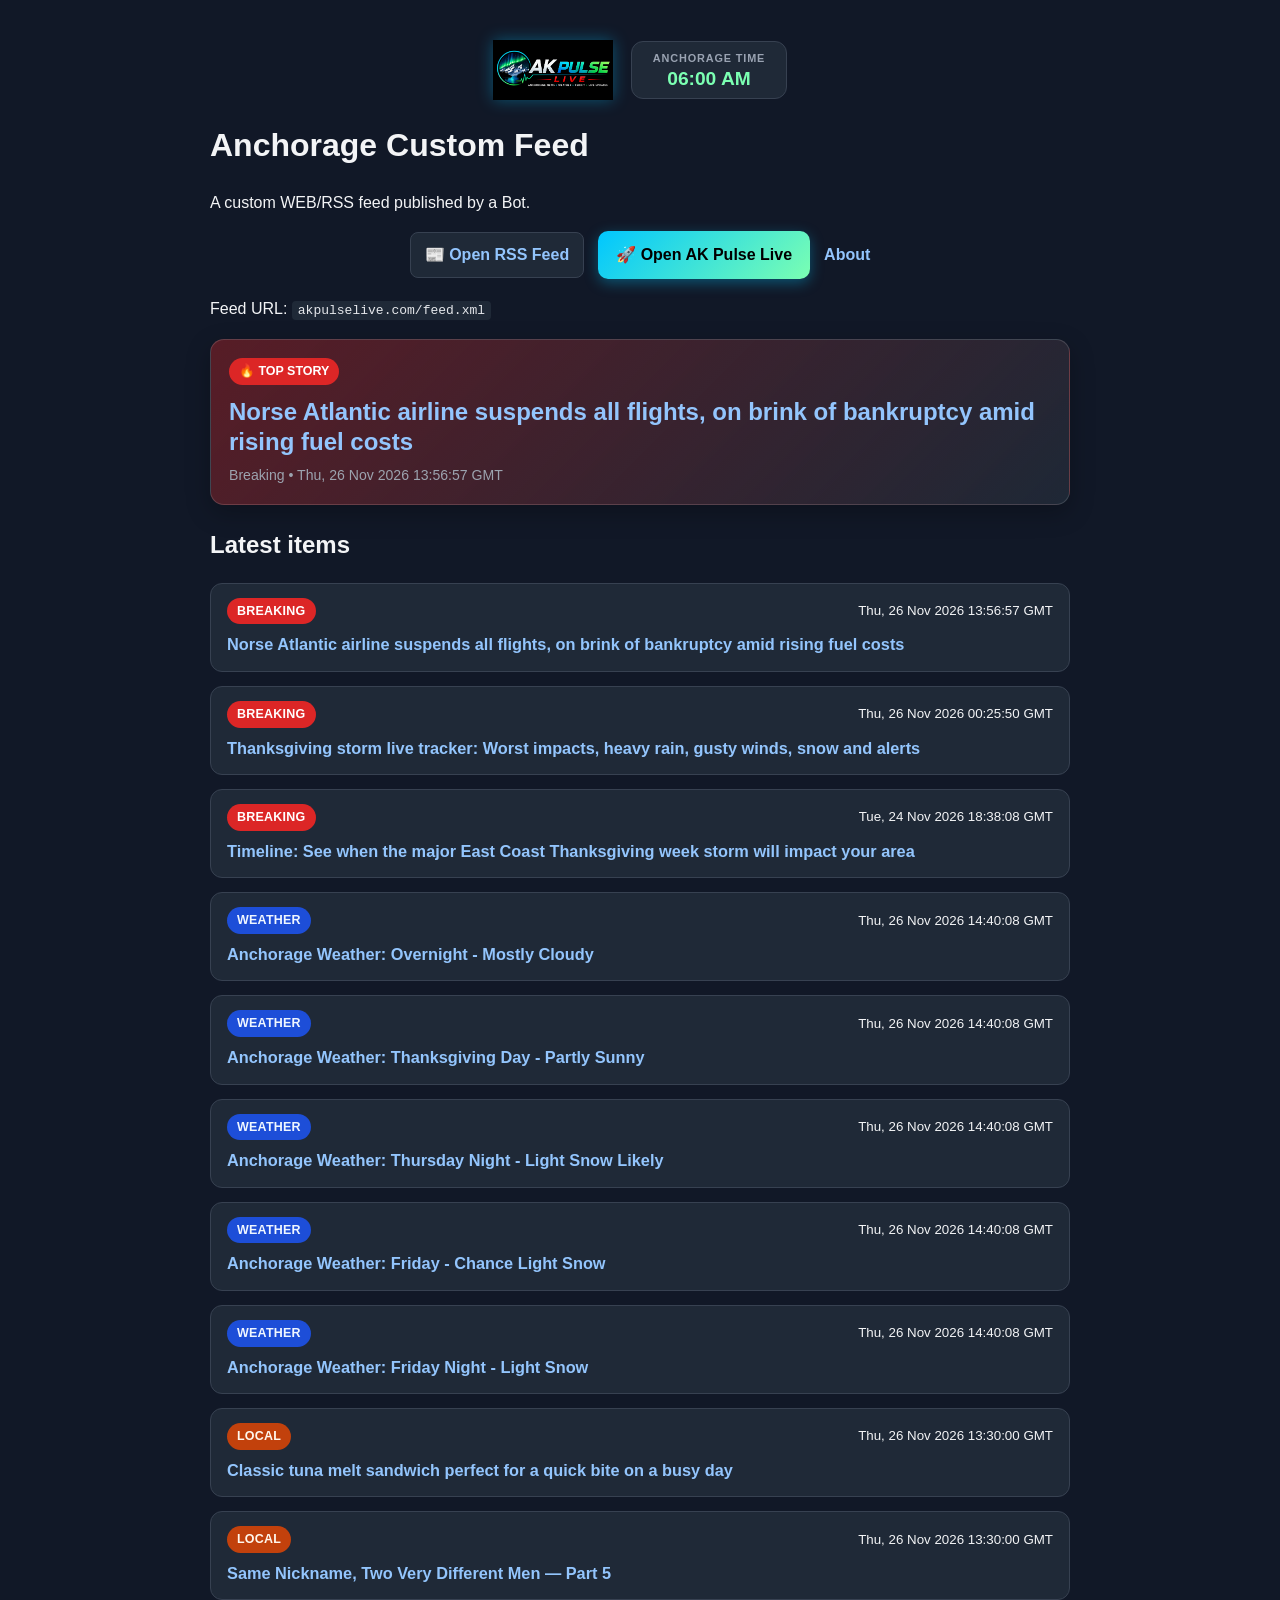
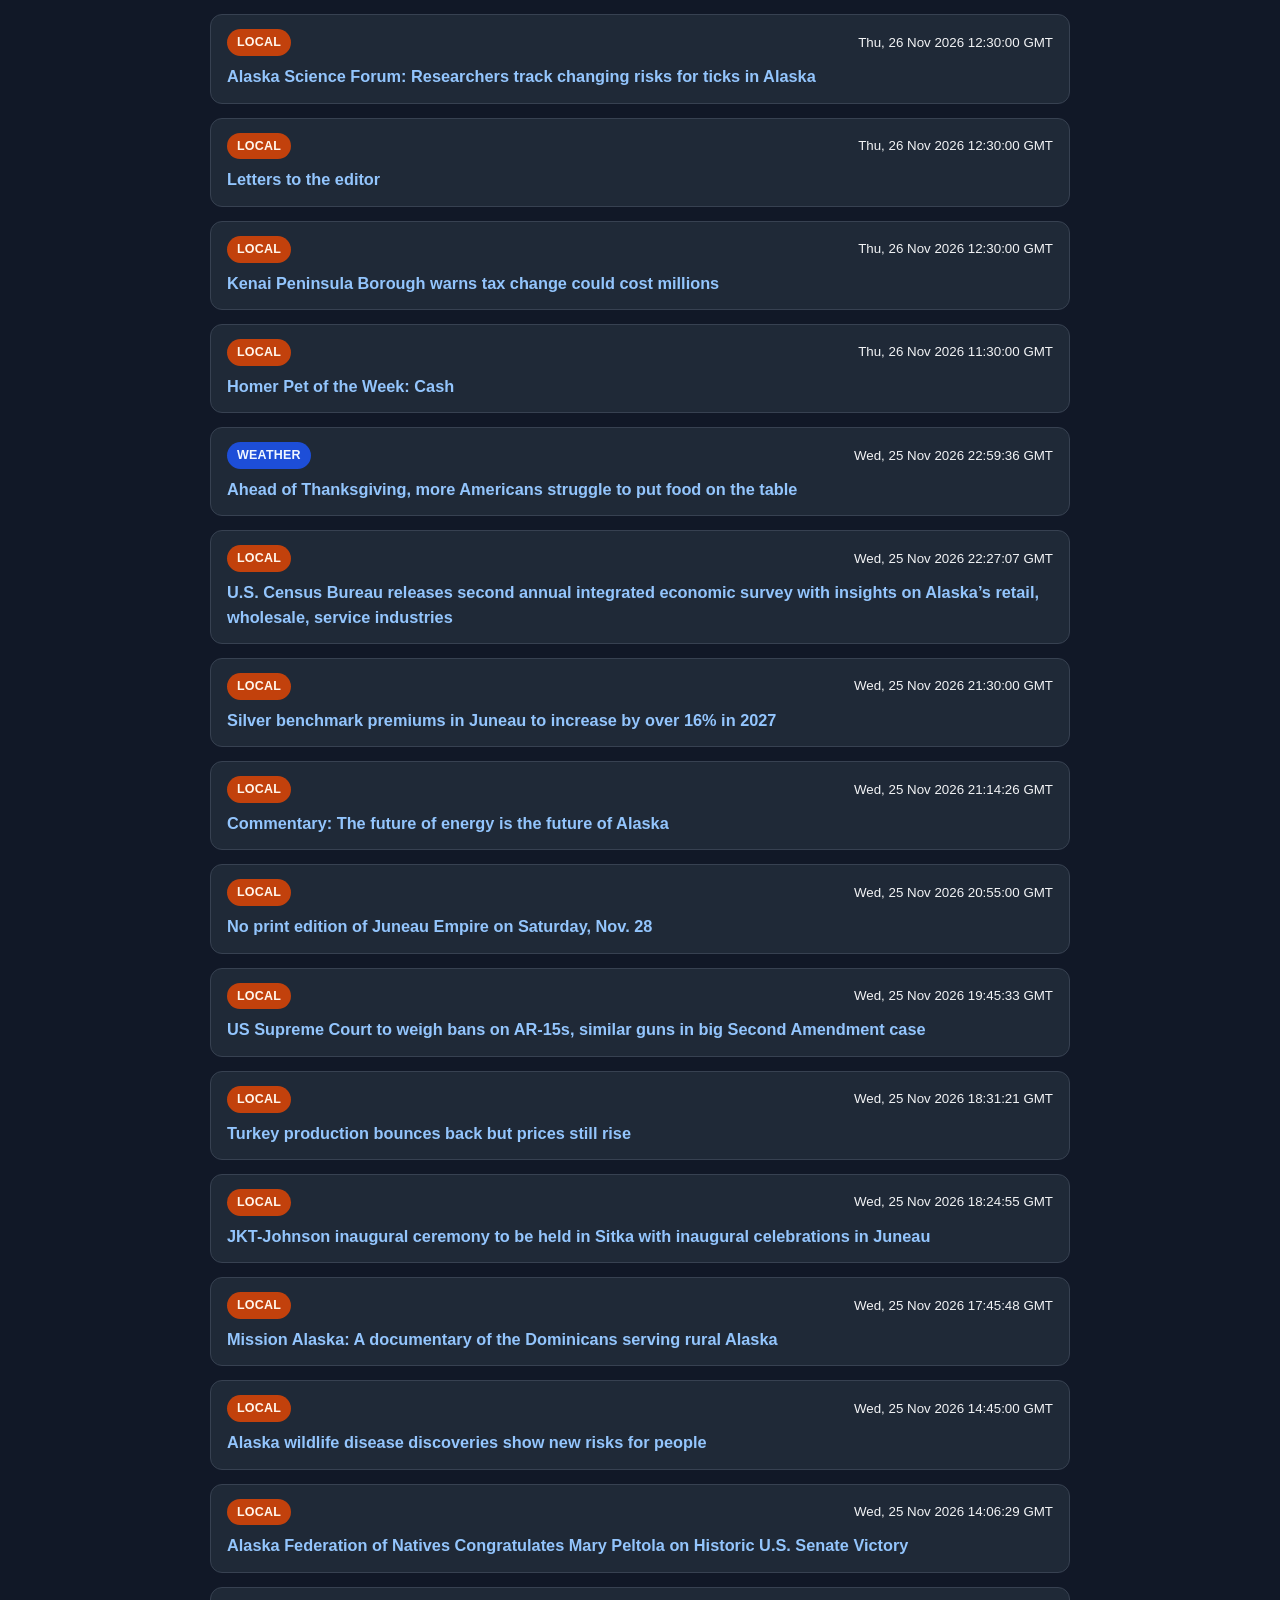
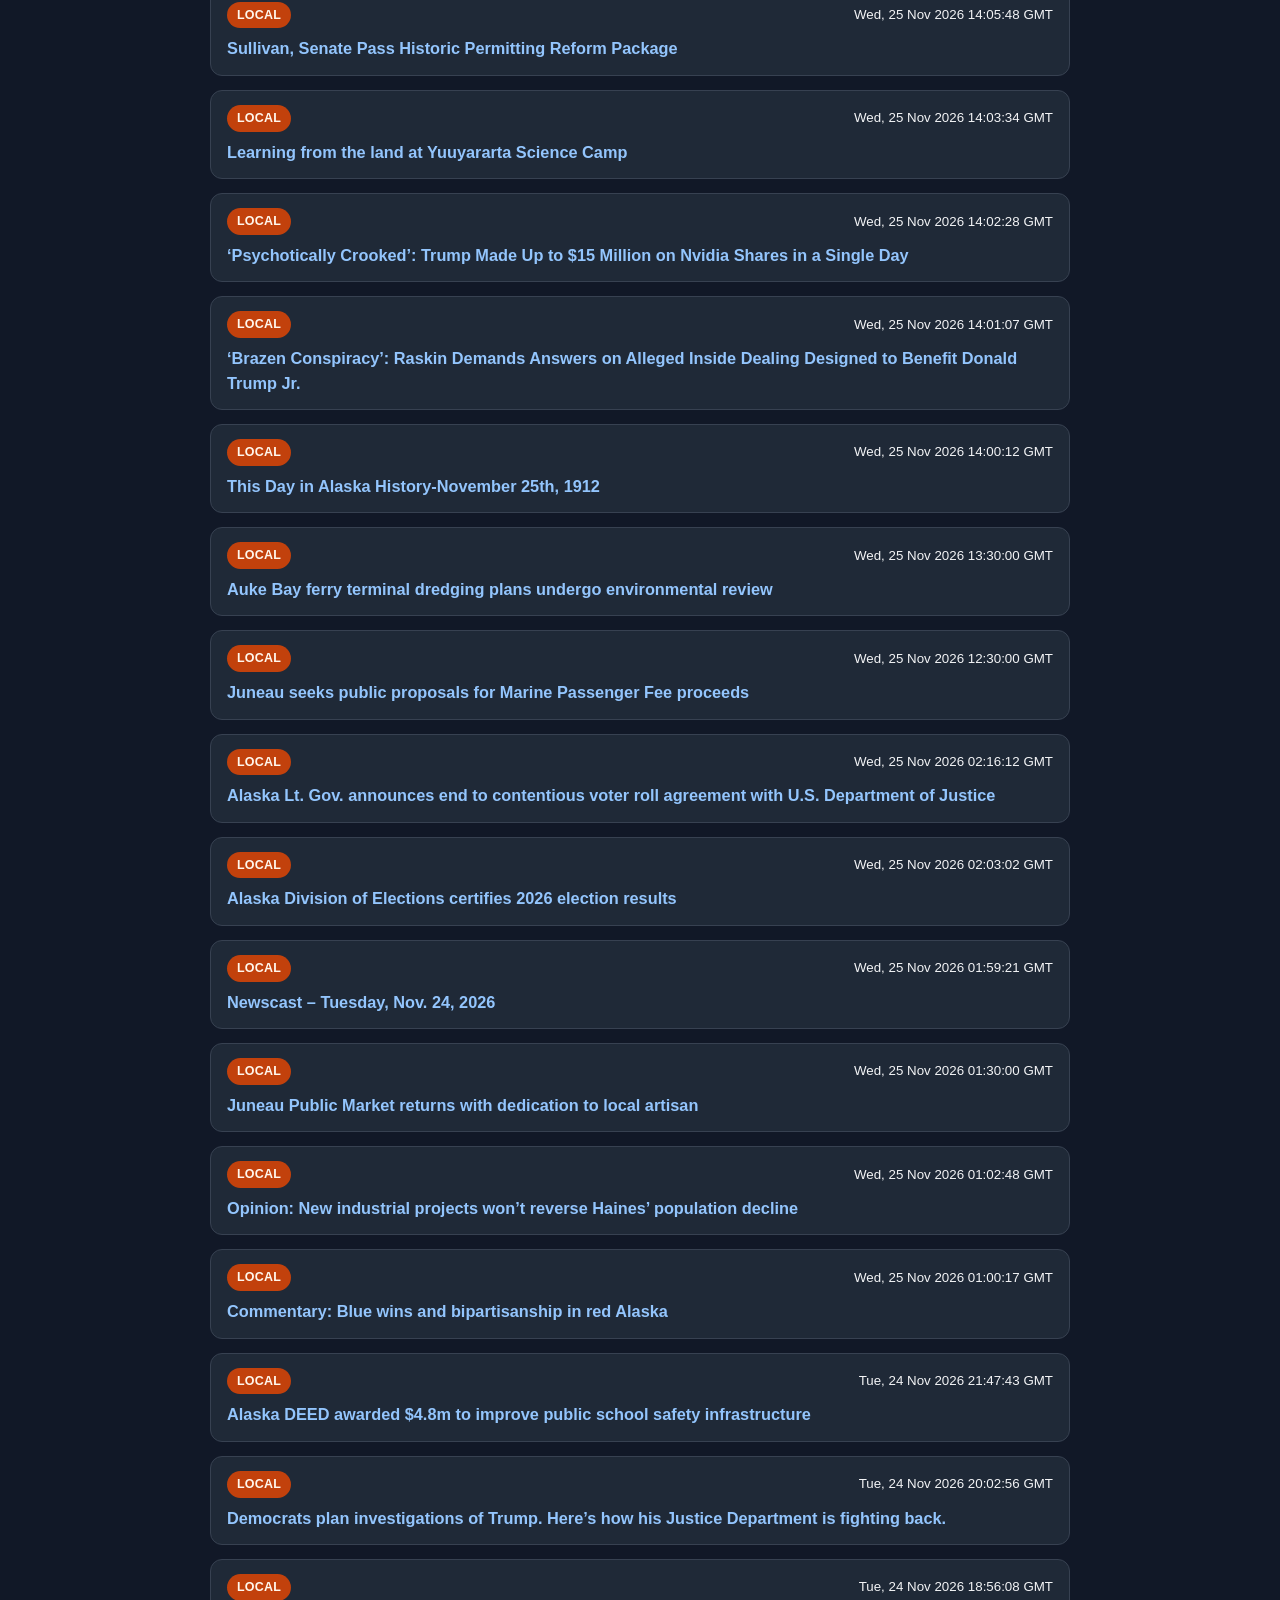
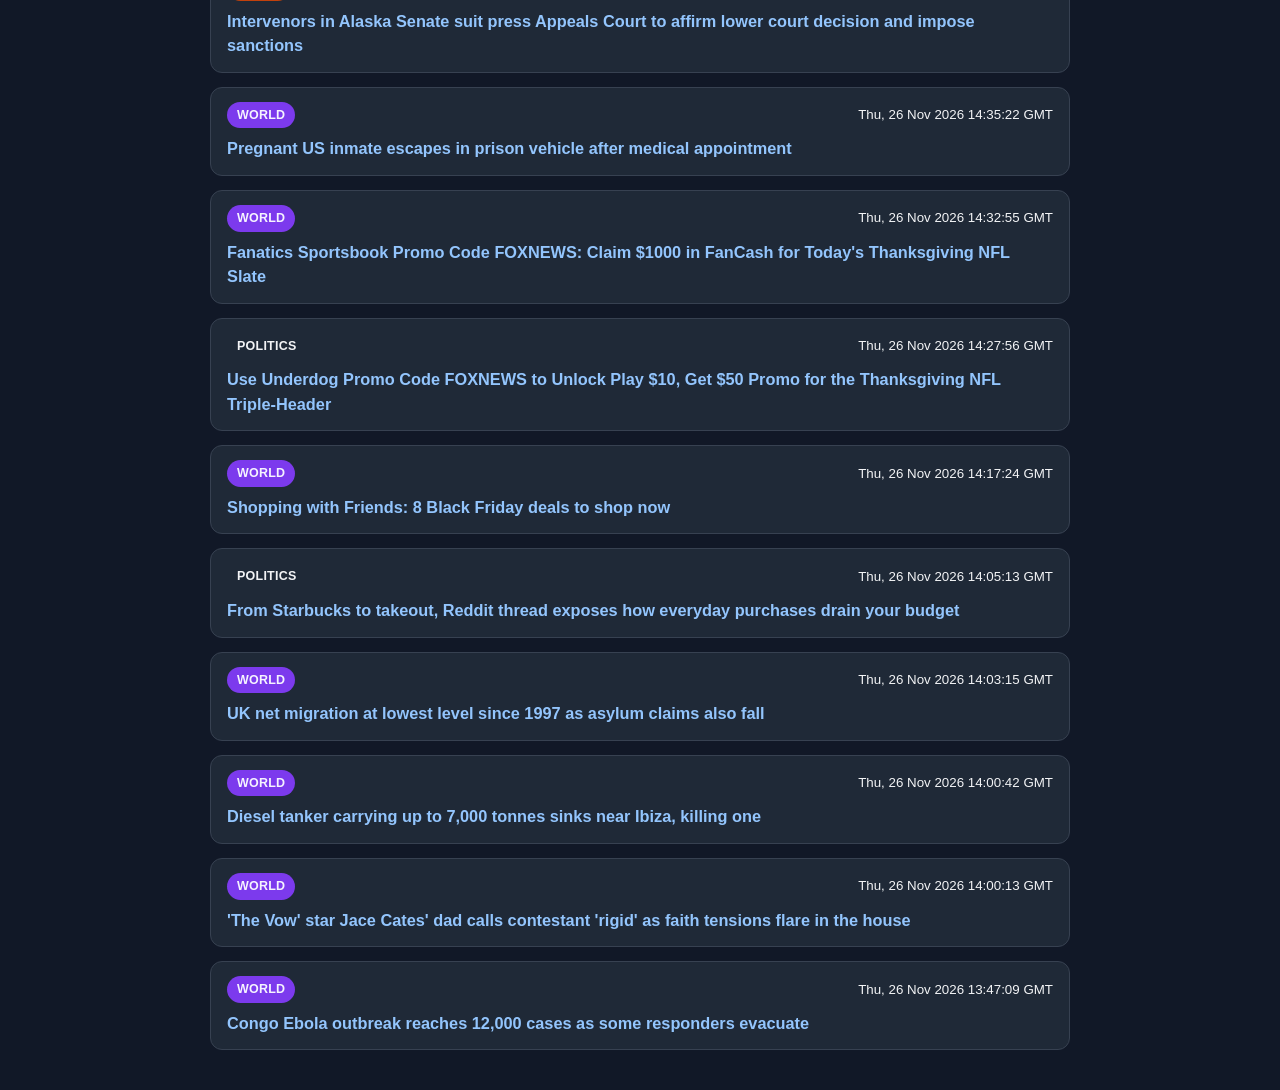
==== commit 44939913: "Auto-update RSS feed" ====
--- a/index.html
+++ b/index.html
@@ -265,8 +265,8 @@
 
   <section class="top-story">
     <div class="top-story-label">🔥 Top Story</div>
-    <h2><a href="https://www.foxweather.com/weather-news/thanksgiving-storm-live-tracker-heavy-rain-gusty-winds-snow">Thanksgiving storm live tracker: Worst impacts, heavy rain, gusty winds, snow and alerts</a></h2>
-    <div class="top-story-meta">Breaking • Thu, 26 Nov 2026 00:25:50 GMT</div>
+    <h2><a href="https://www.foxnews.com/world/norse-atlantic-airlines-suspends-all-flights-brink-bankruptcy-amid-rising-fuel-costs">Norse Atlantic airline suspends all flights, on brink of bankruptcy amid rising fuel costs</a></h2>
+    <div class="top-story-meta">Breaking • Thu, 26 Nov 2026 13:56:57 GMT</div>
   </section>
 
 
@@ -275,6 +275,13 @@
         <li class="feed-item">
       <div class="item-top">
         <span class="cat-badge cat-breaking">Breaking</span>
+        <small>Thu, 26 Nov 2026 13:56:57 GMT</small>
+      </div>
+      <div class="item-title"><a href="https://www.foxnews.com/world/norse-atlantic-airlines-suspends-all-flights-brink-bankruptcy-amid-rising-fuel-costs">Norse Atlantic airline suspends all flights, on brink of bankruptcy amid rising fuel costs</a></div>
+    </li>
+        <li class="feed-item">
+      <div class="item-top">
+        <span class="cat-badge cat-breaking">Breaking</span>
         <small>Thu, 26 Nov 2026 00:25:50 GMT</small>
       </div>
       <div class="item-title"><a href="https://www.foxweather.com/weather-news/thanksgiving-storm-live-tracker-heavy-rain-gusty-winds-snow">Thanksgiving storm live tracker: Worst impacts, heavy rain, gusty winds, snow and alerts</a></div>
@@ -289,37 +296,79 @@
         <li class="feed-item">
       <div class="item-top">
         <span class="cat-badge cat-weather">Weather</span>
-        <small>Thu, 26 Nov 2026 04:39:58 GMT</small>
-      </div>
-      <div class="item-title"><a href="https://forecast.weather.gov/MapClick.php?lat=61.2176&amp;lon=-149.8997">Anchorage Weather: Tonight - Partly Cloudy</a></div>
+        <small>Thu, 26 Nov 2026 14:40:08 GMT</small>
+      </div>
+      <div class="item-title"><a href="https://forecast.weather.gov/MapClick.php?lat=61.2176&amp;lon=-149.8997">Anchorage Weather: Overnight - Mostly Cloudy</a></div>
     </li>
         <li class="feed-item">
       <div class="item-top">
         <span class="cat-badge cat-weather">Weather</span>
-        <small>Thu, 26 Nov 2026 04:39:58 GMT</small>
-      </div>
-      <div class="item-title"><a href="https://forecast.weather.gov/MapClick.php?lat=61.2176&amp;lon=-149.8997">Anchorage Weather: Thanksgiving Day - Scattered Snow Showers</a></div>
+        <small>Thu, 26 Nov 2026 14:40:08 GMT</small>
+      </div>
+      <div class="item-title"><a href="https://forecast.weather.gov/MapClick.php?lat=61.2176&amp;lon=-149.8997">Anchorage Weather: Thanksgiving Day - Partly Sunny</a></div>
     </li>
         <li class="feed-item">
       <div class="item-top">
         <span class="cat-badge cat-weather">Weather</span>
-        <small>Thu, 26 Nov 2026 04:39:58 GMT</small>
-      </div>
-      <div class="item-title"><a href="https://forecast.weather.gov/MapClick.php?lat=61.2176&amp;lon=-149.8997">Anchorage Weather: Thursday Night - Scattered Snow Showers</a></div>
+        <small>Thu, 26 Nov 2026 14:40:08 GMT</small>
+      </div>
+      <div class="item-title"><a href="https://forecast.weather.gov/MapClick.php?lat=61.2176&amp;lon=-149.8997">Anchorage Weather: Thursday Night - Light Snow Likely</a></div>
     </li>
         <li class="feed-item">
       <div class="item-top">
         <span class="cat-badge cat-weather">Weather</span>
-        <small>Thu, 26 Nov 2026 04:39:58 GMT</small>
-      </div>
-      <div class="item-title"><a href="https://forecast.weather.gov/MapClick.php?lat=61.2176&amp;lon=-149.8997">Anchorage Weather: Friday - Scattered Snow Showers</a></div>
+        <small>Thu, 26 Nov 2026 14:40:08 GMT</small>
+      </div>
+      <div class="item-title"><a href="https://forecast.weather.gov/MapClick.php?lat=61.2176&amp;lon=-149.8997">Anchorage Weather: Friday - Chance Light Snow</a></div>
     </li>
         <li class="feed-item">
       <div class="item-top">
         <span class="cat-badge cat-weather">Weather</span>
-        <small>Thu, 26 Nov 2026 04:39:58 GMT</small>
-      </div>
-      <div class="item-title"><a href="https://forecast.weather.gov/MapClick.php?lat=61.2176&amp;lon=-149.8997">Anchorage Weather: Friday Night - Chance Snow Showers</a></div>
+        <small>Thu, 26 Nov 2026 14:40:08 GMT</small>
+      </div>
+      <div class="item-title"><a href="https://forecast.weather.gov/MapClick.php?lat=61.2176&amp;lon=-149.8997">Anchorage Weather: Friday Night - Light Snow</a></div>
+    </li>
+        <li class="feed-item">
+      <div class="item-top">
+        <span class="cat-badge cat-local">Local</span>
+        <small>Thu, 26 Nov 2026 13:30:00 GMT</small>
+      </div>
+      <div class="item-title"><a href="https://www.homernews.com/2026/11/26/classic-tuna-melt-sandwich-perfect-for-a-quick-bite-on-a-busy-day/">Classic tuna melt sandwich perfect for a quick bite on a busy day</a></div>
+    </li>
+        <li class="feed-item">
+      <div class="item-top">
+        <span class="cat-badge cat-local">Local</span>
+        <small>Thu, 26 Nov 2026 13:30:00 GMT</small>
+      </div>
+      <div class="item-title"><a href="https://www.homernews.com/2026/11/26/same-nickname-two-very-different-men-part-5/">Same Nickname, Two Very Different Men — Part 5</a></div>
+    </li>
+        <li class="feed-item">
+      <div class="item-top">
+        <span class="cat-badge cat-local">Local</span>
+        <small>Thu, 26 Nov 2026 12:30:00 GMT</small>
+      </div>
+      <div class="item-title"><a href="https://www.homernews.com/2026/11/26/alaska-science-forum-researchers-track-changing-risks-for-ticks-in-alaska/">Alaska Science Forum: Researchers track changing risks for ticks in Alaska</a></div>
+    </li>
+        <li class="feed-item">
+      <div class="item-top">
+        <span class="cat-badge cat-local">Local</span>
+        <small>Thu, 26 Nov 2026 12:30:00 GMT</small>
+      </div>
+      <div class="item-title"><a href="https://www.homernews.com/2026/11/26/letters-to-the-editor-441/">Letters to the editor</a></div>
+    </li>
+        <li class="feed-item">
+      <div class="item-top">
+        <span class="cat-badge cat-local">Local</span>
+        <small>Thu, 26 Nov 2026 12:30:00 GMT</small>
+      </div>
+      <div class="item-title"><a href="https://www.homernews.com/2026/11/26/kenai-peninsula-borough-warns-tax-change-could-cost-millions/">Kenai Peninsula Borough warns tax change could cost millions</a></div>
+    </li>
+        <li class="feed-item">
+      <div class="item-top">
+        <span class="cat-badge cat-local">Local</span>
+        <small>Thu, 26 Nov 2026 11:30:00 GMT</small>
+      </div>
+      <div class="item-title"><a href="https://www.homernews.com/2026/11/26/homer-pet-of-the-week-cash/">Homer Pet of the Week: Cash</a></div>
     </li>
         <li class="feed-item">
       <div class="item-top">
@@ -512,115 +561,66 @@
     </li>
         <li class="feed-item">
       <div class="item-top">
-        <span class="cat-badge cat-local">Local</span>
-        <small>Tue, 24 Nov 2026 14:30:00 GMT</small>
-      </div>
-      <div class="item-title"><a href="https://www.homernews.com/2026/11/24/soldotna-dentist-charged-with-medicaid-fraud/">Soldotna dentist charged with Medicaid fraud</a></div>
-    </li>
-        <li class="feed-item">
-      <div class="item-top">
-        <span class="cat-badge cat-local">Local</span>
-        <small>Tue, 24 Nov 2026 14:06:00 GMT</small>
-      </div>
-      <div class="item-title"><a href="https://alaska-native-news.com/ai-helps-fau-researchers-track-beluga-whales-using-aerial-drone-images/87236/">AI helps FAU researchers track beluga whales using aerial drone images</a></div>
-    </li>
-        <li class="feed-item">
-      <div class="item-top">
-        <span class="cat-badge cat-local">Local</span>
-        <small>Tue, 24 Nov 2026 14:03:45 GMT</small>
-      </div>
-      <div class="item-title"><a href="https://alaska-native-news.com/trump-hosts-gala-for-crypto-coin-holders-while-kicking-millions-off-food-aid/87230/">Trump Hosts Gala for Crypto Coin Holders While Kicking Millions Off Food Aid</a></div>
-    </li>
-        <li class="feed-item">
-      <div class="item-top">
         <span class="cat-badge cat-world">World</span>
-        <small>Thu, 26 Nov 2026 04:10:58 GMT</small>
-      </div>
-      <div class="item-title"><a href="https://www.bbc.co.uk/news/articles/c893r9ke5p97o?at_medium=RSS&amp;at_campaign=rss">US announces new tariffs on host of countries including China</a></div>
+        <small>Thu, 26 Nov 2026 14:35:22 GMT</small>
+      </div>
+      <div class="item-title"><a href="https://www.bbc.co.uk/news/articles/c9m2jke85xzxo?at_medium=RSS&amp;at_campaign=rss">Pregnant US inmate escapes in prison vehicle after medical appointment</a></div>
     </li>
         <li class="feed-item">
       <div class="item-top">
         <span class="cat-badge cat-world">World</span>
-        <small>Thu, 26 Nov 2026 04:05:14 GMT</small>
-      </div>
-      <div class="item-title"><a href="https://www.foxnews.com/media/federal-judge-blocks-fcc-reviewing-abc-station-licenses-early-agency-spat-network">Federal judge blocks FCC from reviewing ABC station licenses early as part of agency's spat with network</a></div>
+        <small>Thu, 26 Nov 2026 14:32:55 GMT</small>
+      </div>
+      <div class="item-title"><a href="https://www.foxnews.com/outkick-betting/fanatics-sportsbook-promo-code-foxnews-claim-1000-fancash-todays-thanksgiving-nfl-slate">Fanatics Sportsbook Promo Code FOXNEWS: Claim $1000 in FanCash for Today's Thanksgiving NFL Slate</a></div>
     </li>
         <li class="feed-item">
       <div class="item-top">
         <span class="cat-badge cat-politics">Politics</span>
-        <small>Thu, 26 Nov 2026 03:57:27 GMT</small>
-      </div>
-      <div class="item-title"><a href="https://www.foxnews.com/outkick-betting/fanatics-sportsbook-celebrates-1-billion-fancash-200-bonus-bets-nba-jersey-new-custome">Fanatics Sportsbook Celebrates $1 Billion in FanCash With $200 in Bonus Bets and an NBA Jersey for New Custome</a></div>
+        <small>Thu, 26 Nov 2026 14:27:56 GMT</small>
+      </div>
+      <div class="item-title"><a href="https://www.foxnews.com/outkick-betting/use-underdog-promo-code-foxnews-unlock-play-10-get-50-promo-thanksgiving-nfl-triple-header">Use Underdog Promo Code FOXNEWS to Unlock Play $10, Get $50 Promo for the Thanksgiving NFL Triple-Header</a></div>
     </li>
         <li class="feed-item">
       <div class="item-top">
         <span class="cat-badge cat-world">World</span>
-        <small>Thu, 26 Nov 2026 03:27:33 GMT</small>
-      </div>
-      <div class="item-title"><a href="https://www.bbc.co.uk/news/articles/ckm2mz3prq77o?at_medium=RSS&amp;at_campaign=rss">FedEx plane overshoots Miami runway, with flights briefly suspended at airport</a></div>
+        <small>Thu, 26 Nov 2026 14:17:24 GMT</small>
+      </div>
+      <div class="item-title"><a href="https://www.foxnews.com/deals/shopping-with-friends-black-friday-deals">Shopping with Friends: 8 Black Friday deals to shop now</a></div>
+    </li>
+        <li class="feed-item">
+      <div class="item-top">
+        <span class="cat-badge cat-politics">Politics</span>
+        <small>Thu, 26 Nov 2026 14:05:13 GMT</small>
+      </div>
+      <div class="item-title"><a href="https://www.foxnews.com/outkick-culture/starbucks-takeout-reddit-thread-exposes-everyday-purchases-drain-budget">From Starbucks to takeout, Reddit thread exposes how everyday purchases drain your budget</a></div>
     </li>
         <li class="feed-item">
       <div class="item-top">
         <span class="cat-badge cat-world">World</span>
-        <small>Thu, 26 Nov 2026 03:22:53 GMT</small>
-      </div>
-      <div class="item-title"><a href="https://www.foxnews.com/outkick-sports/u2-pays-tribute-dolly-parton-nfl-thanksgiving-eve-halftime-show">U2 pays tribute to Dolly Parton during NFL Thanksgiving Eve halftime show</a></div>
+        <small>Thu, 26 Nov 2026 14:03:15 GMT</small>
+      </div>
+      <div class="item-title"><a href="https://www.bbc.co.uk/news/articles/cq36gj12n0l3o?at_medium=RSS&amp;at_campaign=rss">UK net migration at lowest level since 1997 as asylum claims also fall</a></div>
     </li>
         <li class="feed-item">
       <div class="item-top">
         <span class="cat-badge cat-world">World</span>
-        <small>Thu, 26 Nov 2026 02:56:07 GMT</small>
-      </div>
-      <div class="item-title"><a href="https://www.foxnews.com/outkick-sports/packers-christian-watson-takes-massive-hit-rams-kamren-kinchens-leads-defender-ejection">Packers' Christian Watson takes massive hit from Rams' Kamren Kinchens, leads to defender's ejection</a></div>
+        <small>Thu, 26 Nov 2026 14:00:42 GMT</small>
+      </div>
+      <div class="item-title"><a href="https://www.bbc.co.uk/news/articles/c9gklryvj24do?at_medium=RSS&amp;at_campaign=rss">Diesel tanker carrying up to 7,000 tonnes sinks near Ibiza, killing one</a></div>
     </li>
         <li class="feed-item">
       <div class="item-top">
         <span class="cat-badge cat-world">World</span>
-        <small>Thu, 26 Nov 2026 02:46:04 GMT</small>
-      </div>
-      <div class="item-title"><a href="https://www.foxnews.com/us/fedex-cargo-jet-overshoots-runway-miami-international-airport-stops-just-short-busy-road">FedEx cargo jet overshoots runway at Miami International Airport and stops just short of busy road</a></div>
+        <small>Thu, 26 Nov 2026 14:00:13 GMT</small>
+      </div>
+      <div class="item-title"><a href="https://www.foxnews.com/entertainment/the-vow-star-jace-cates-dad-calls-contestant-rigid-faith-tensions-flare-house">'The Vow' star Jace Cates' dad calls contestant 'rigid' as faith tensions flare in the house</a></div>
     </li>
         <li class="feed-item">
       <div class="item-top">
         <span class="cat-badge cat-world">World</span>
-        <small>Thu, 26 Nov 2026 02:41:31 GMT</small>
-      </div>
-      <div class="item-title"><a href="https://www.foxnews.com/outkick-sports/usc-suspends-marching-band-ucla-game-crude-sign-prank-bruins-campus">USC suspends entire marching band from UCLA game over crude sign prank on Bruins campus</a></div>
-    </li>
-        <li class="feed-item">
-      <div class="item-top">
-        <span class="cat-badge cat-world">World</span>
-        <small>Thu, 26 Nov 2026 02:31:00 GMT</small>
-      </div>
-      <div class="item-title"><a href="https://www.foxnews.com/outkick-sports/super-bowl-champion-steelers-teammate-aaron-rodgers-shows-support-quarterback-dramatic-fallout">Super Bowl champion, Steelers teammate of Aaron Rodgers shows support for quarterback after dramatic fallout</a></div>
-    </li>
-        <li class="feed-item">
-      <div class="item-top">
-        <span class="cat-badge cat-world">World</span>
-        <small>Thu, 26 Nov 2026 02:26:48 GMT</small>
-      </div>
-      <div class="item-title"><a href="https://www.foxnews.com/world/netanyahu-declares-corruption-trial-fallen-apart-judges-question-key-charges">Netanyahu declares corruption trial has 'fallen apart' after judges question key charges</a></div>
-    </li>
-        <li class="feed-item">
-      <div class="item-top">
-        <span class="cat-badge cat-world">World</span>
-        <small>Thu, 26 Nov 2026 02:13:00 GMT</small>
-      </div>
-      <div class="item-title"><a href="https://www.bbc.co.uk/news/articles/c98r7p65edvgo?at_medium=RSS&amp;at_campaign=rss">UK government set to publish new treaties agreed with EU</a></div>
-    </li>
-        <li class="feed-item">
-      <div class="item-top">
-        <span class="cat-badge cat-world">World</span>
-        <small>Thu, 26 Nov 2026 01:58:58 GMT</small>
-      </div>
-      <div class="item-title"><a href="https://www.foxnews.com/outkick-sports/aaron-rodgers-ex-packers-teammate-bold-prediction-qb-nfl-future-shocking-steelers-exit">Aaron Rodgers' ex-Packers teammate makes bold prediction about QB’s NFL future after shocking Steelers exit</a></div>
-    </li>
-        <li class="feed-item">
-      <div class="item-top">
-        <span class="cat-badge cat-world">World</span>
-        <small>Thu, 26 Nov 2026 01:38:23 GMT</small>
-      </div>
-      <div class="item-title"><a href="https://www.foxnews.com/outkick-sports/tna-kc-navarro-details-battle-destination-x-pay-per-view-travel-nightmare">TNA's KC Navarro details battle to get to Destination X pay-per-view in midst of travel nightmare</a></div>
+        <small>Thu, 26 Nov 2026 13:47:09 GMT</small>
+      </div>
+      <div class="item-title"><a href="https://www.npr.org/2026/11/26/g-s1-155957/congo-ebola-responders">Congo Ebola outbreak reaches 12,000 cases as some responders evacuate</a></div>
     </li>
   </ul>
 
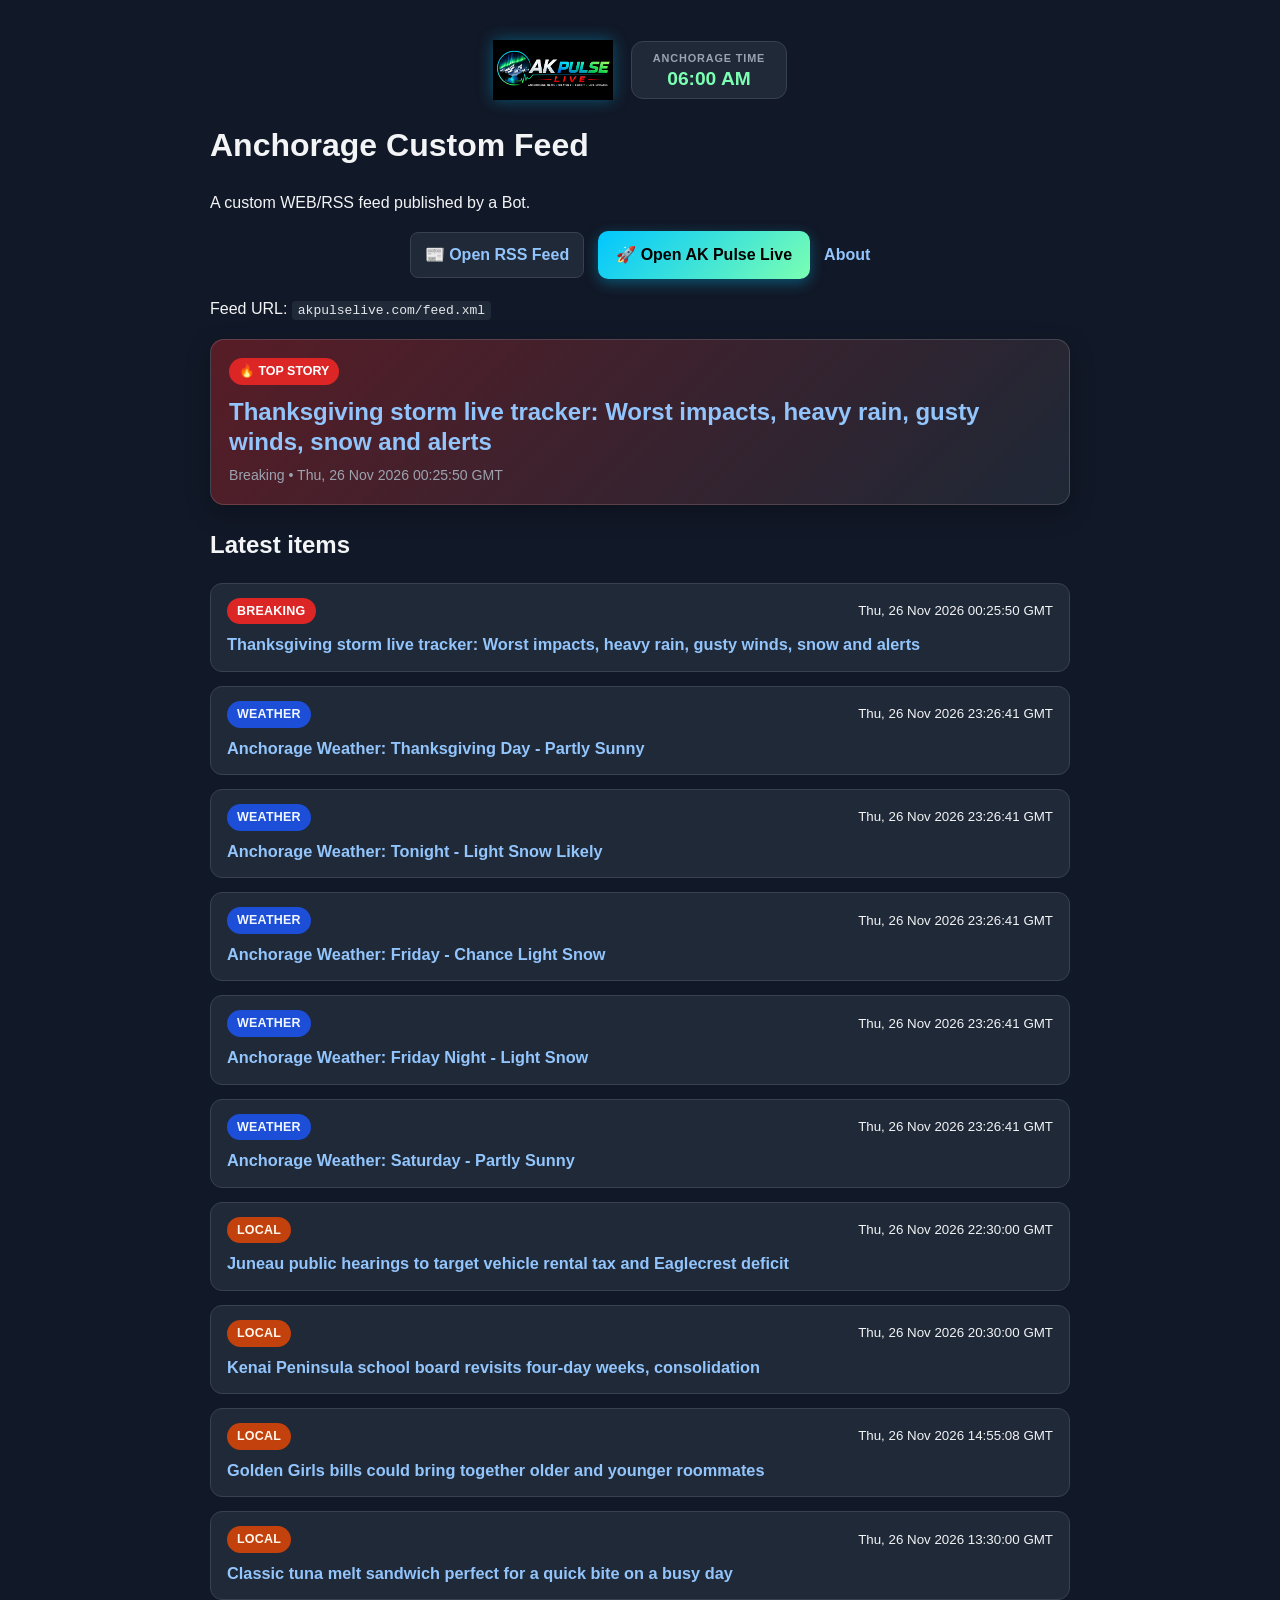
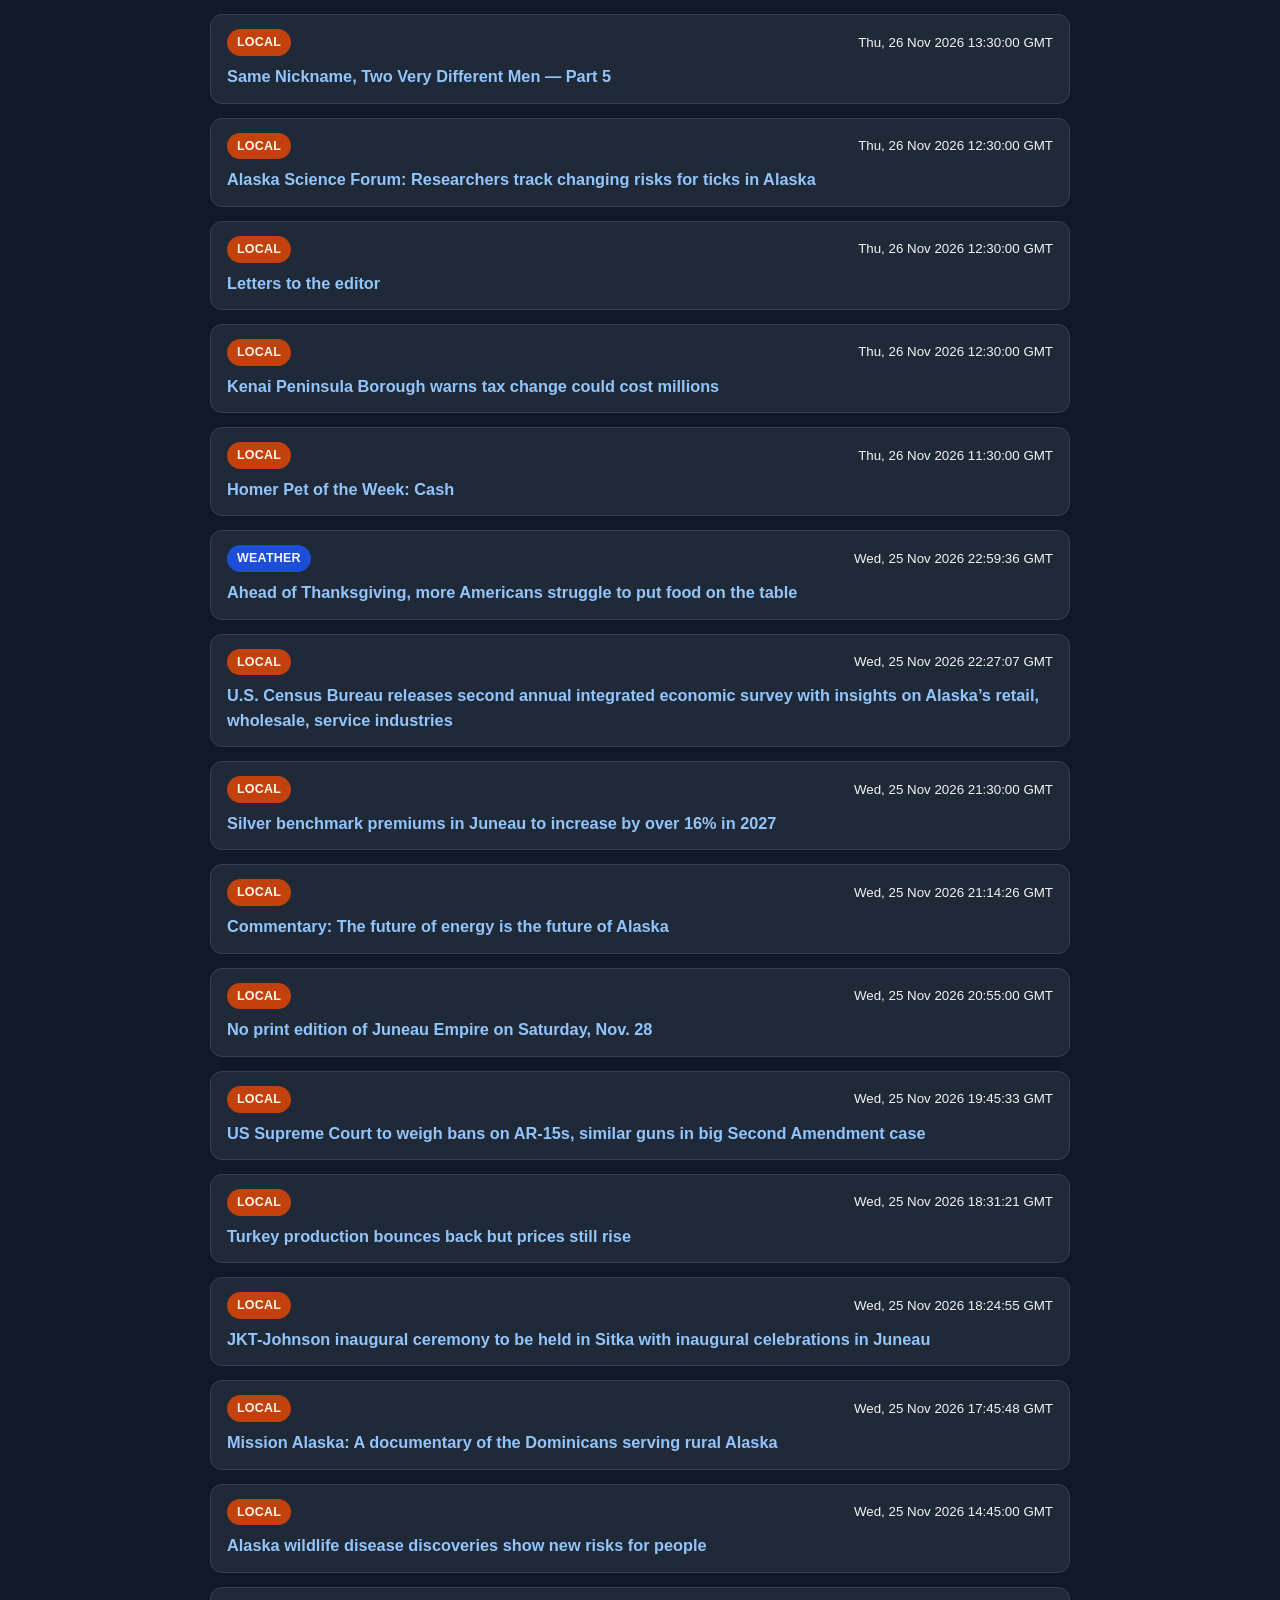
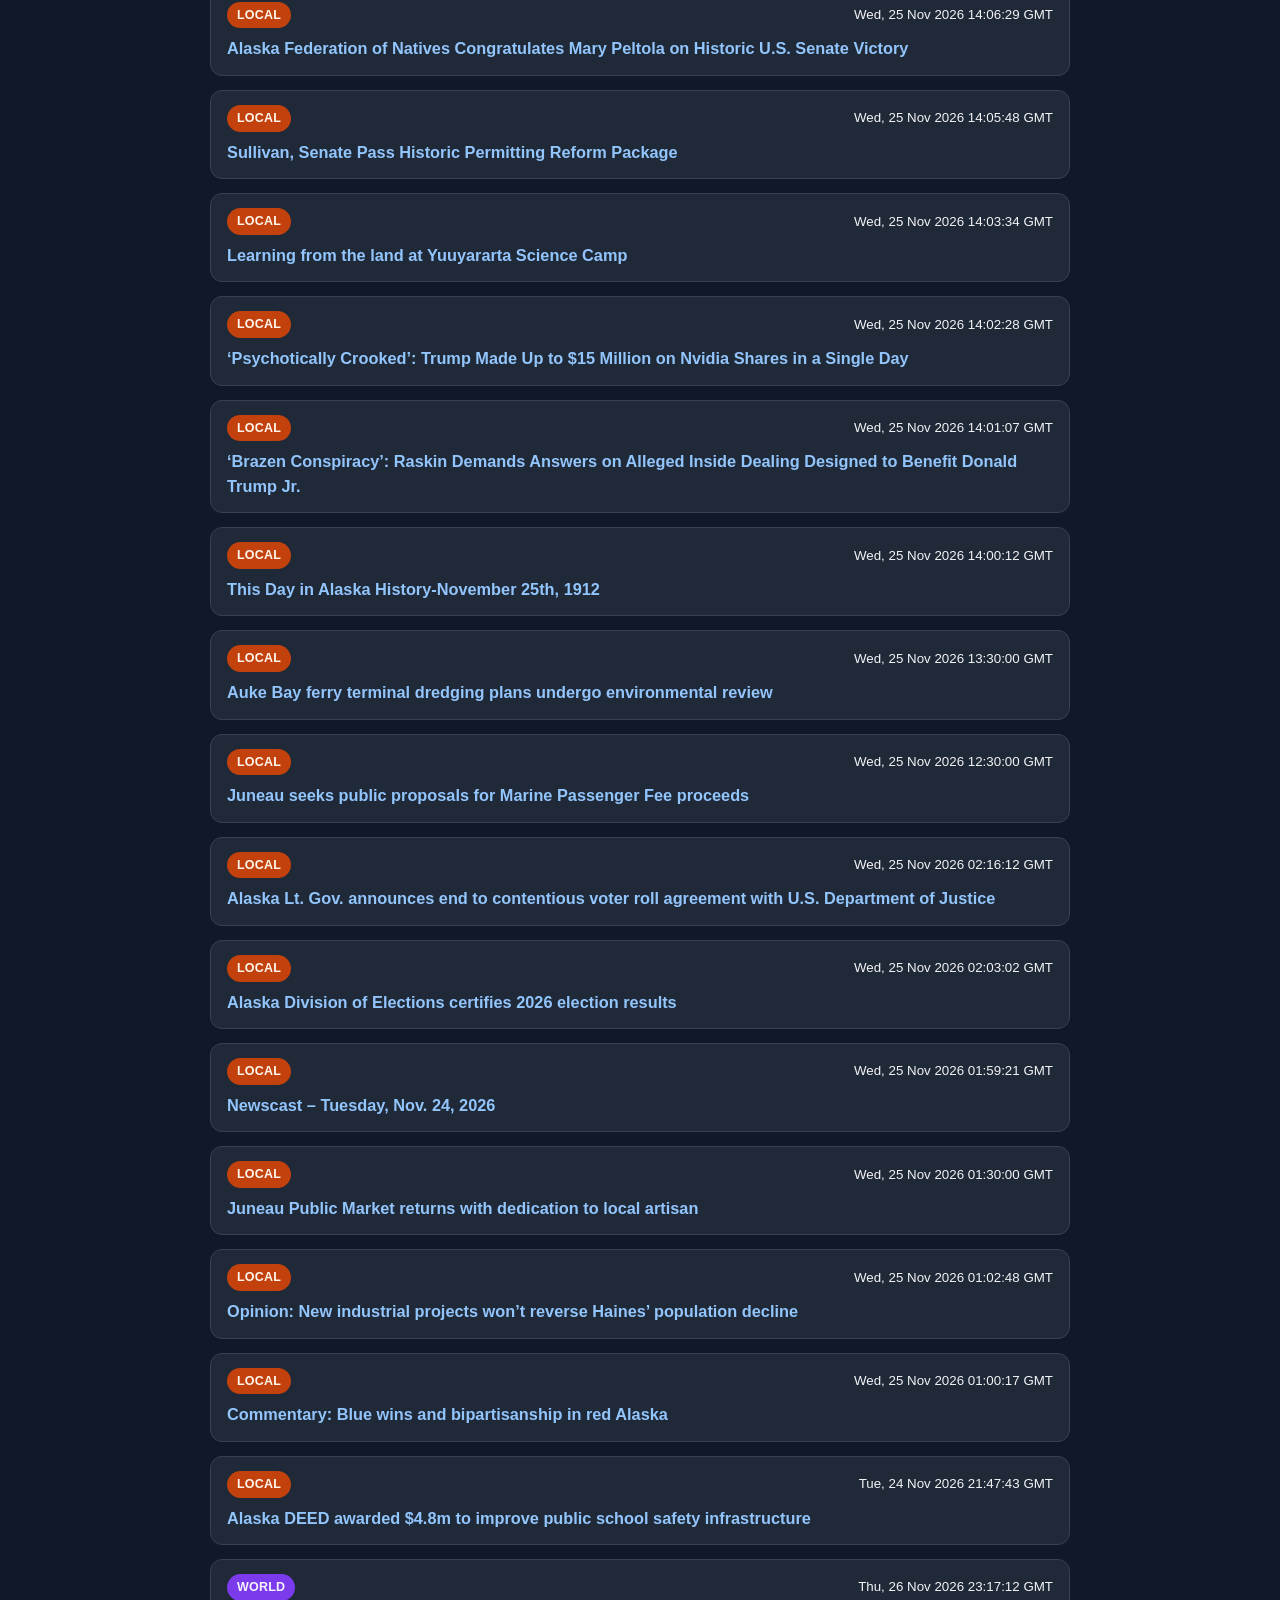
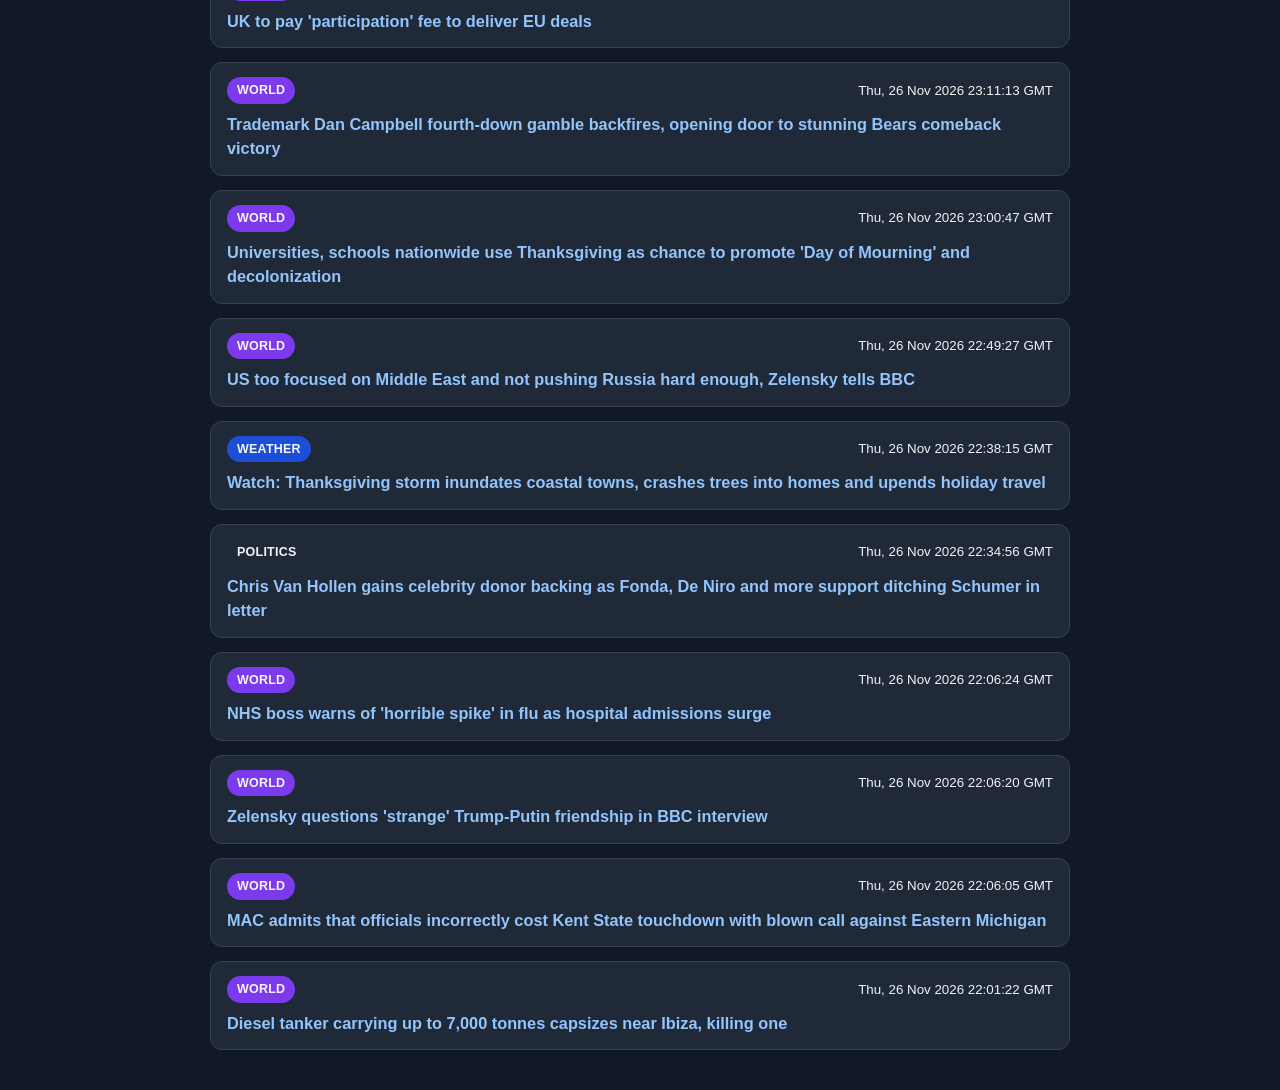
==== commit 53b6ecb8: "Auto-update RSS feed" ====
--- a/index.html
+++ b/index.html
@@ -265,8 +265,8 @@
 
   <section class="top-story">
     <div class="top-story-label">🔥 Top Story</div>
-    <h2><a href="https://www.foxnews.com/world/norse-atlantic-airlines-suspends-all-flights-brink-bankruptcy-amid-rising-fuel-costs">Norse Atlantic airline suspends all flights, on brink of bankruptcy amid rising fuel costs</a></h2>
-    <div class="top-story-meta">Breaking • Thu, 26 Nov 2026 13:56:57 GMT</div>
+    <h2><a href="https://www.foxweather.com/weather-news/thanksgiving-storm-live-tracker-heavy-rain-gusty-winds-snow">Thanksgiving storm live tracker: Worst impacts, heavy rain, gusty winds, snow and alerts</a></h2>
+    <div class="top-story-meta">Breaking • Thu, 26 Nov 2026 00:25:50 GMT</div>
   </section>
 
 
@@ -275,58 +275,65 @@
         <li class="feed-item">
       <div class="item-top">
         <span class="cat-badge cat-breaking">Breaking</span>
-        <small>Thu, 26 Nov 2026 13:56:57 GMT</small>
-      </div>
-      <div class="item-title"><a href="https://www.foxnews.com/world/norse-atlantic-airlines-suspends-all-flights-brink-bankruptcy-amid-rising-fuel-costs">Norse Atlantic airline suspends all flights, on brink of bankruptcy amid rising fuel costs</a></div>
-    </li>
-        <li class="feed-item">
-      <div class="item-top">
-        <span class="cat-badge cat-breaking">Breaking</span>
         <small>Thu, 26 Nov 2026 00:25:50 GMT</small>
       </div>
       <div class="item-title"><a href="https://www.foxweather.com/weather-news/thanksgiving-storm-live-tracker-heavy-rain-gusty-winds-snow">Thanksgiving storm live tracker: Worst impacts, heavy rain, gusty winds, snow and alerts</a></div>
     </li>
         <li class="feed-item">
       <div class="item-top">
-        <span class="cat-badge cat-breaking">Breaking</span>
-        <small>Tue, 24 Nov 2026 18:38:08 GMT</small>
-      </div>
-      <div class="item-title"><a href="https://www.foxweather.com/weather-news/timeline-major-east-coast-thanksgiving-storm-flood-rain-travel">Timeline: See when the major East Coast Thanksgiving week storm will impact your area</a></div>
-    </li>
-        <li class="feed-item">
-      <div class="item-top">
         <span class="cat-badge cat-weather">Weather</span>
-        <small>Thu, 26 Nov 2026 14:40:08 GMT</small>
-      </div>
-      <div class="item-title"><a href="https://forecast.weather.gov/MapClick.php?lat=61.2176&amp;lon=-149.8997">Anchorage Weather: Overnight - Mostly Cloudy</a></div>
+        <small>Thu, 26 Nov 2026 23:26:41 GMT</small>
+      </div>
+      <div class="item-title"><a href="https://forecast.weather.gov/MapClick.php?lat=61.2176&amp;lon=-149.8997">Anchorage Weather: Thanksgiving Day - Partly Sunny</a></div>
     </li>
         <li class="feed-item">
       <div class="item-top">
         <span class="cat-badge cat-weather">Weather</span>
-        <small>Thu, 26 Nov 2026 14:40:08 GMT</small>
-      </div>
-      <div class="item-title"><a href="https://forecast.weather.gov/MapClick.php?lat=61.2176&amp;lon=-149.8997">Anchorage Weather: Thanksgiving Day - Partly Sunny</a></div>
+        <small>Thu, 26 Nov 2026 23:26:41 GMT</small>
+      </div>
+      <div class="item-title"><a href="https://forecast.weather.gov/MapClick.php?lat=61.2176&amp;lon=-149.8997">Anchorage Weather: Tonight - Light Snow Likely</a></div>
     </li>
         <li class="feed-item">
       <div class="item-top">
         <span class="cat-badge cat-weather">Weather</span>
-        <small>Thu, 26 Nov 2026 14:40:08 GMT</small>
-      </div>
-      <div class="item-title"><a href="https://forecast.weather.gov/MapClick.php?lat=61.2176&amp;lon=-149.8997">Anchorage Weather: Thursday Night - Light Snow Likely</a></div>
+        <small>Thu, 26 Nov 2026 23:26:41 GMT</small>
+      </div>
+      <div class="item-title"><a href="https://forecast.weather.gov/MapClick.php?lat=61.2176&amp;lon=-149.8997">Anchorage Weather: Friday - Chance Light Snow</a></div>
     </li>
         <li class="feed-item">
       <div class="item-top">
         <span class="cat-badge cat-weather">Weather</span>
-        <small>Thu, 26 Nov 2026 14:40:08 GMT</small>
-      </div>
-      <div class="item-title"><a href="https://forecast.weather.gov/MapClick.php?lat=61.2176&amp;lon=-149.8997">Anchorage Weather: Friday - Chance Light Snow</a></div>
+        <small>Thu, 26 Nov 2026 23:26:41 GMT</small>
+      </div>
+      <div class="item-title"><a href="https://forecast.weather.gov/MapClick.php?lat=61.2176&amp;lon=-149.8997">Anchorage Weather: Friday Night - Light Snow</a></div>
     </li>
         <li class="feed-item">
       <div class="item-top">
         <span class="cat-badge cat-weather">Weather</span>
-        <small>Thu, 26 Nov 2026 14:40:08 GMT</small>
-      </div>
-      <div class="item-title"><a href="https://forecast.weather.gov/MapClick.php?lat=61.2176&amp;lon=-149.8997">Anchorage Weather: Friday Night - Light Snow</a></div>
+        <small>Thu, 26 Nov 2026 23:26:41 GMT</small>
+      </div>
+      <div class="item-title"><a href="https://forecast.weather.gov/MapClick.php?lat=61.2176&amp;lon=-149.8997">Anchorage Weather: Saturday - Partly Sunny</a></div>
+    </li>
+        <li class="feed-item">
+      <div class="item-top">
+        <span class="cat-badge cat-local">Local</span>
+        <small>Thu, 26 Nov 2026 22:30:00 GMT</small>
+      </div>
+      <div class="item-title"><a href="https://www.juneauempire.com/2026/11/26/juneau-public-hearings-to-target-vehicle-rental-tax-and-eaglecrest-deficit/">Juneau public hearings to target vehicle rental tax and Eaglecrest deficit</a></div>
+    </li>
+        <li class="feed-item">
+      <div class="item-top">
+        <span class="cat-badge cat-local">Local</span>
+        <small>Thu, 26 Nov 2026 20:30:00 GMT</small>
+      </div>
+      <div class="item-title"><a href="https://www.homernews.com/2026/11/26/kenai-peninsula-school-board-revisits-four-day-weeks-consolidation/">Kenai Peninsula school board revisits four-day weeks, consolidation</a></div>
+    </li>
+        <li class="feed-item">
+      <div class="item-top">
+        <span class="cat-badge cat-local">Local</span>
+        <small>Thu, 26 Nov 2026 14:55:08 GMT</small>
+      </div>
+      <div class="item-title"><a href="https://alaskabeacon.com/2026/11/26/repub/golden-girls-bills-could-bring-together-older-and-younger-roommates/">Golden Girls bills could bring together older and younger roommates</a></div>
     </li>
         <li class="feed-item">
       <div class="item-top">
@@ -547,80 +554,73 @@
     </li>
         <li class="feed-item">
       <div class="item-top">
-        <span class="cat-badge cat-local">Local</span>
-        <small>Tue, 24 Nov 2026 20:02:56 GMT</small>
-      </div>
-      <div class="item-title"><a href="https://alaskabeacon.com/2026/11/24/repub/democrats-plan-investigations-of-trump-heres-how-his-justice-department-is-fighting-back/">Democrats plan investigations of Trump. Here’s how his Justice Department is fighting back.</a></div>
-    </li>
-        <li class="feed-item">
-      <div class="item-top">
-        <span class="cat-badge cat-local">Local</span>
-        <small>Tue, 24 Nov 2026 18:56:08 GMT</small>
-      </div>
-      <div class="item-title"><a href="https://mustreadalaska.com/intervenors-in-alaska-senate-suit-press-appeals-court-to-affirm-lower-court-decision-and-impose-sanctions/">Intervenors in Alaska Senate suit press Appeals Court to affirm lower court decision and impose sanctions</a></div>
-    </li>
-        <li class="feed-item">
-      <div class="item-top">
-        <span class="cat-badge cat-world">World</span>
-        <small>Thu, 26 Nov 2026 14:35:22 GMT</small>
-      </div>
-      <div class="item-title"><a href="https://www.bbc.co.uk/news/articles/c9m2jke85xzxo?at_medium=RSS&amp;at_campaign=rss">Pregnant US inmate escapes in prison vehicle after medical appointment</a></div>
-    </li>
-        <li class="feed-item">
-      <div class="item-top">
-        <span class="cat-badge cat-world">World</span>
-        <small>Thu, 26 Nov 2026 14:32:55 GMT</small>
-      </div>
-      <div class="item-title"><a href="https://www.foxnews.com/outkick-betting/fanatics-sportsbook-promo-code-foxnews-claim-1000-fancash-todays-thanksgiving-nfl-slate">Fanatics Sportsbook Promo Code FOXNEWS: Claim $1000 in FanCash for Today's Thanksgiving NFL Slate</a></div>
+        <span class="cat-badge cat-world">World</span>
+        <small>Thu, 26 Nov 2026 23:17:12 GMT</small>
+      </div>
+      <div class="item-title"><a href="https://www.bbc.co.uk/news/articles/ck2057x387ego?at_medium=RSS&amp;at_campaign=rss">UK to pay 'participation' fee to deliver EU deals</a></div>
+    </li>
+        <li class="feed-item">
+      <div class="item-top">
+        <span class="cat-badge cat-world">World</span>
+        <small>Thu, 26 Nov 2026 23:11:13 GMT</small>
+      </div>
+      <div class="item-title"><a href="https://www.foxnews.com/outkick-sports/trademark-dan-campbell-fourth-down-gamble-backfires-opening-door-stunning-bears-comeback-victory">Trademark Dan Campbell fourth-down gamble backfires, opening door to stunning Bears comeback victory</a></div>
+    </li>
+        <li class="feed-item">
+      <div class="item-top">
+        <span class="cat-badge cat-world">World</span>
+        <small>Thu, 26 Nov 2026 23:00:47 GMT</small>
+      </div>
+      <div class="item-title"><a href="https://www.foxnews.com/politics/universities-schools-nationwide-use-thanksgiving-chance-promote-day-mourning-decolonization">Universities, schools nationwide use Thanksgiving as chance to promote 'Day of Mourning' and decolonization</a></div>
+    </li>
+        <li class="feed-item">
+      <div class="item-top">
+        <span class="cat-badge cat-world">World</span>
+        <small>Thu, 26 Nov 2026 22:49:27 GMT</small>
+      </div>
+      <div class="item-title"><a href="https://www.bbc.co.uk/news/articles/c820q9wgrpyyo?at_medium=RSS&amp;at_campaign=rss">US too focused on Middle East and not pushing Russia hard enough, Zelensky tells BBC</a></div>
+    </li>
+        <li class="feed-item">
+      <div class="item-top">
+        <span class="cat-badge cat-weather">Weather</span>
+        <small>Thu, 26 Nov 2026 22:38:15 GMT</small>
+      </div>
+      <div class="item-title"><a href="https://www.foxweather.com/weather-news/watch-hectic-holiday-coastal-chaos-travel-thanksgiving">Watch: Thanksgiving storm inundates coastal towns, crashes trees into homes and upends holiday travel</a></div>
     </li>
         <li class="feed-item">
       <div class="item-top">
         <span class="cat-badge cat-politics">Politics</span>
-        <small>Thu, 26 Nov 2026 14:27:56 GMT</small>
-      </div>
-      <div class="item-title"><a href="https://www.foxnews.com/outkick-betting/use-underdog-promo-code-foxnews-unlock-play-10-get-50-promo-thanksgiving-nfl-triple-header">Use Underdog Promo Code FOXNEWS to Unlock Play $10, Get $50 Promo for the Thanksgiving NFL Triple-Header</a></div>
-    </li>
-        <li class="feed-item">
-      <div class="item-top">
-        <span class="cat-badge cat-world">World</span>
-        <small>Thu, 26 Nov 2026 14:17:24 GMT</small>
-      </div>
-      <div class="item-title"><a href="https://www.foxnews.com/deals/shopping-with-friends-black-friday-deals">Shopping with Friends: 8 Black Friday deals to shop now</a></div>
-    </li>
-        <li class="feed-item">
-      <div class="item-top">
-        <span class="cat-badge cat-politics">Politics</span>
-        <small>Thu, 26 Nov 2026 14:05:13 GMT</small>
-      </div>
-      <div class="item-title"><a href="https://www.foxnews.com/outkick-culture/starbucks-takeout-reddit-thread-exposes-everyday-purchases-drain-budget">From Starbucks to takeout, Reddit thread exposes how everyday purchases drain your budget</a></div>
-    </li>
-        <li class="feed-item">
-      <div class="item-top">
-        <span class="cat-badge cat-world">World</span>
-        <small>Thu, 26 Nov 2026 14:03:15 GMT</small>
-      </div>
-      <div class="item-title"><a href="https://www.bbc.co.uk/news/articles/cq36gj12n0l3o?at_medium=RSS&amp;at_campaign=rss">UK net migration at lowest level since 1997 as asylum claims also fall</a></div>
-    </li>
-        <li class="feed-item">
-      <div class="item-top">
-        <span class="cat-badge cat-world">World</span>
-        <small>Thu, 26 Nov 2026 14:00:42 GMT</small>
-      </div>
-      <div class="item-title"><a href="https://www.bbc.co.uk/news/articles/c9gklryvj24do?at_medium=RSS&amp;at_campaign=rss">Diesel tanker carrying up to 7,000 tonnes sinks near Ibiza, killing one</a></div>
-    </li>
-        <li class="feed-item">
-      <div class="item-top">
-        <span class="cat-badge cat-world">World</span>
-        <small>Thu, 26 Nov 2026 14:00:13 GMT</small>
-      </div>
-      <div class="item-title"><a href="https://www.foxnews.com/entertainment/the-vow-star-jace-cates-dad-calls-contestant-rigid-faith-tensions-flare-house">'The Vow' star Jace Cates' dad calls contestant 'rigid' as faith tensions flare in the house</a></div>
-    </li>
-        <li class="feed-item">
-      <div class="item-top">
-        <span class="cat-badge cat-world">World</span>
-        <small>Thu, 26 Nov 2026 13:47:09 GMT</small>
-      </div>
-      <div class="item-title"><a href="https://www.npr.org/2026/11/26/g-s1-155957/congo-ebola-responders">Congo Ebola outbreak reaches 12,000 cases as some responders evacuate</a></div>
+        <small>Thu, 26 Nov 2026 22:34:56 GMT</small>
+      </div>
+      <div class="item-title"><a href="https://www.foxnews.com/media/chris-van-hollen-gains-celebrity-donor-backing-fonda-deniro-support-ditching-schumer-letter">Chris Van Hollen gains celebrity donor backing as Fonda, De Niro and more support ditching Schumer in letter</a></div>
+    </li>
+        <li class="feed-item">
+      <div class="item-top">
+        <span class="cat-badge cat-world">World</span>
+        <small>Thu, 26 Nov 2026 22:06:24 GMT</small>
+      </div>
+      <div class="item-title"><a href="https://www.bbc.co.uk/news/articles/cwvg2ndxdjr2o?at_medium=RSS&amp;at_campaign=rss">NHS boss warns of 'horrible spike' in flu as hospital admissions surge</a></div>
+    </li>
+        <li class="feed-item">
+      <div class="item-top">
+        <span class="cat-badge cat-world">World</span>
+        <small>Thu, 26 Nov 2026 22:06:20 GMT</small>
+      </div>
+      <div class="item-title"><a href="https://www.bbc.co.uk/news/videos/cm9309nwk7x9o?at_medium=RSS&amp;at_campaign=rss">Zelensky questions 'strange' Trump-Putin friendship in BBC interview</a></div>
+    </li>
+        <li class="feed-item">
+      <div class="item-top">
+        <span class="cat-badge cat-world">World</span>
+        <small>Thu, 26 Nov 2026 22:06:05 GMT</small>
+      </div>
+      <div class="item-title"><a href="https://www.foxnews.com/outkick-sports/mac-admits-officials-incorrectly-cost-kent-state-touchdown-blown-call-against-eastern-michigan">MAC admits that officials incorrectly cost Kent State touchdown with blown call against Eastern Michigan</a></div>
+    </li>
+        <li class="feed-item">
+      <div class="item-top">
+        <span class="cat-badge cat-world">World</span>
+        <small>Thu, 26 Nov 2026 22:01:22 GMT</small>
+      </div>
+      <div class="item-title"><a href="https://www.bbc.co.uk/news/articles/c9gklryvj24do?at_medium=RSS&amp;at_campaign=rss">Diesel tanker carrying up to 7,000 tonnes capsizes near Ibiza, killing one</a></div>
     </li>
   </ul>
 
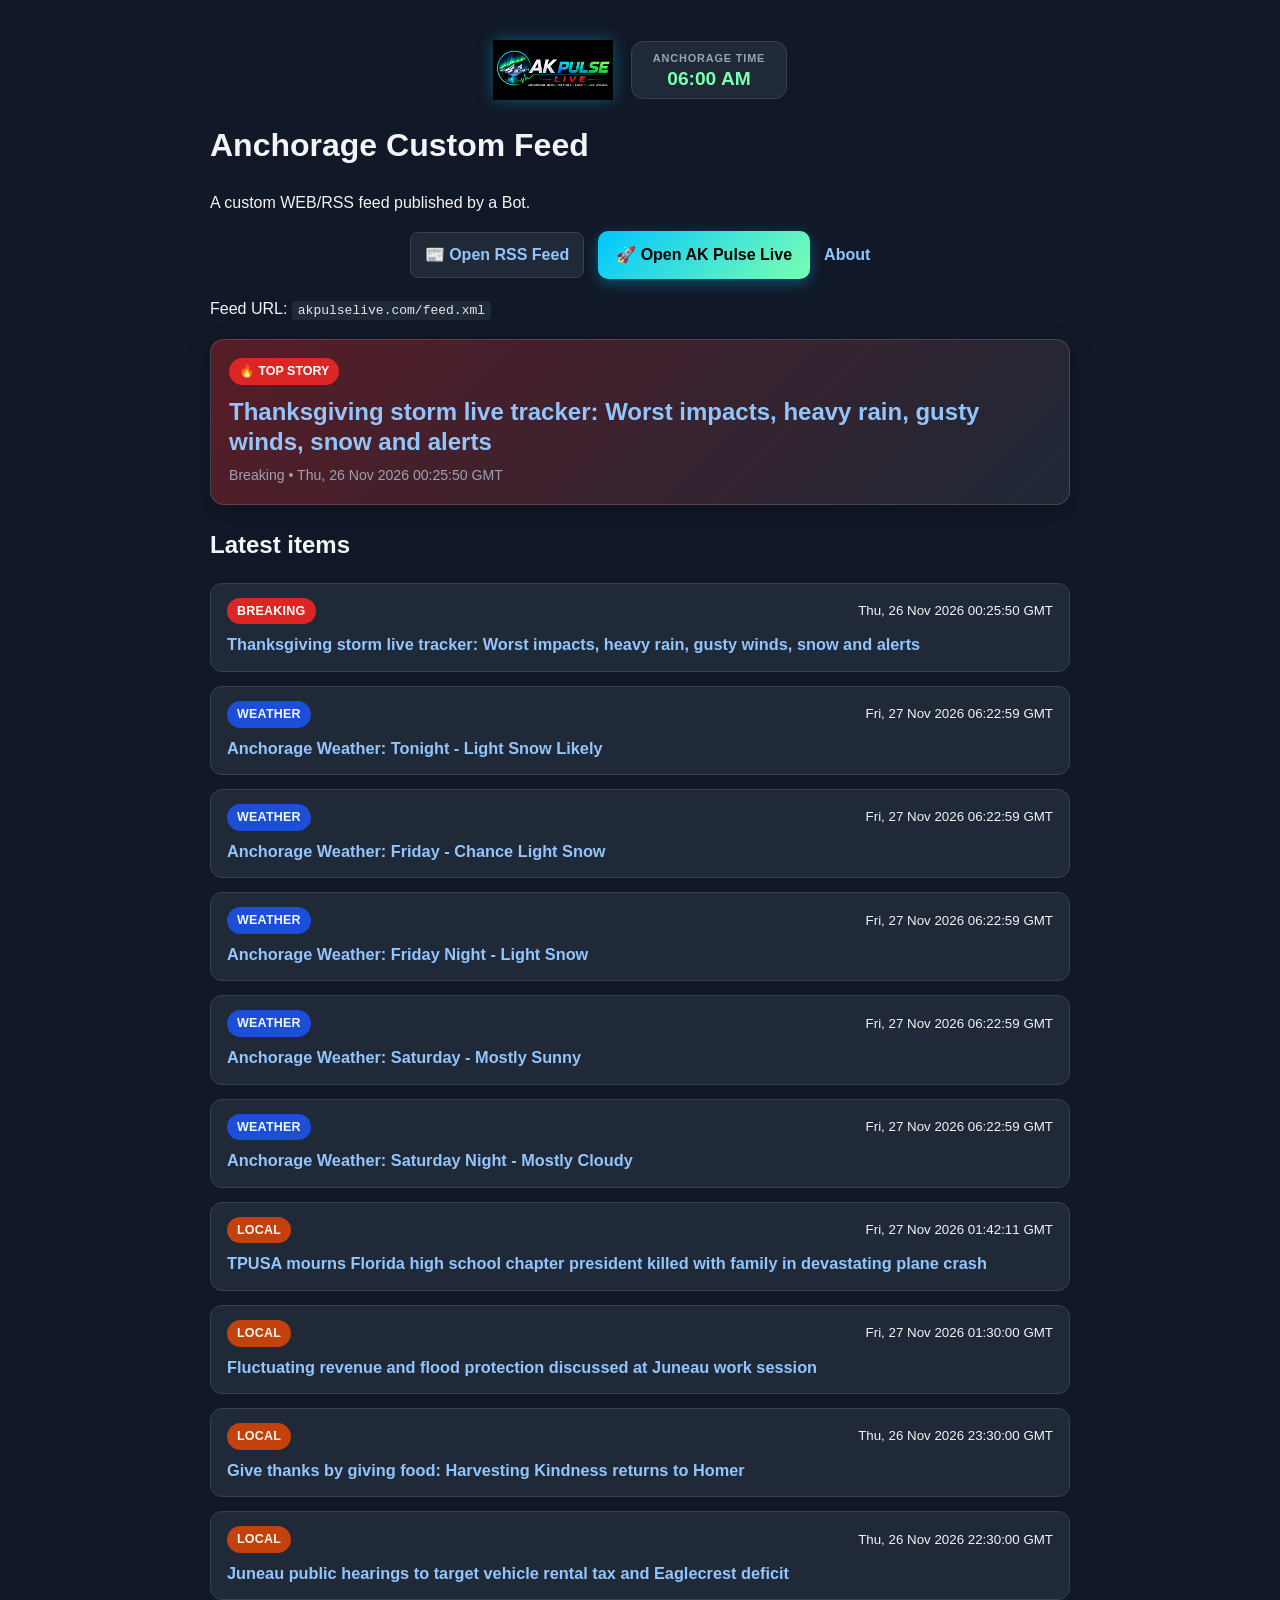
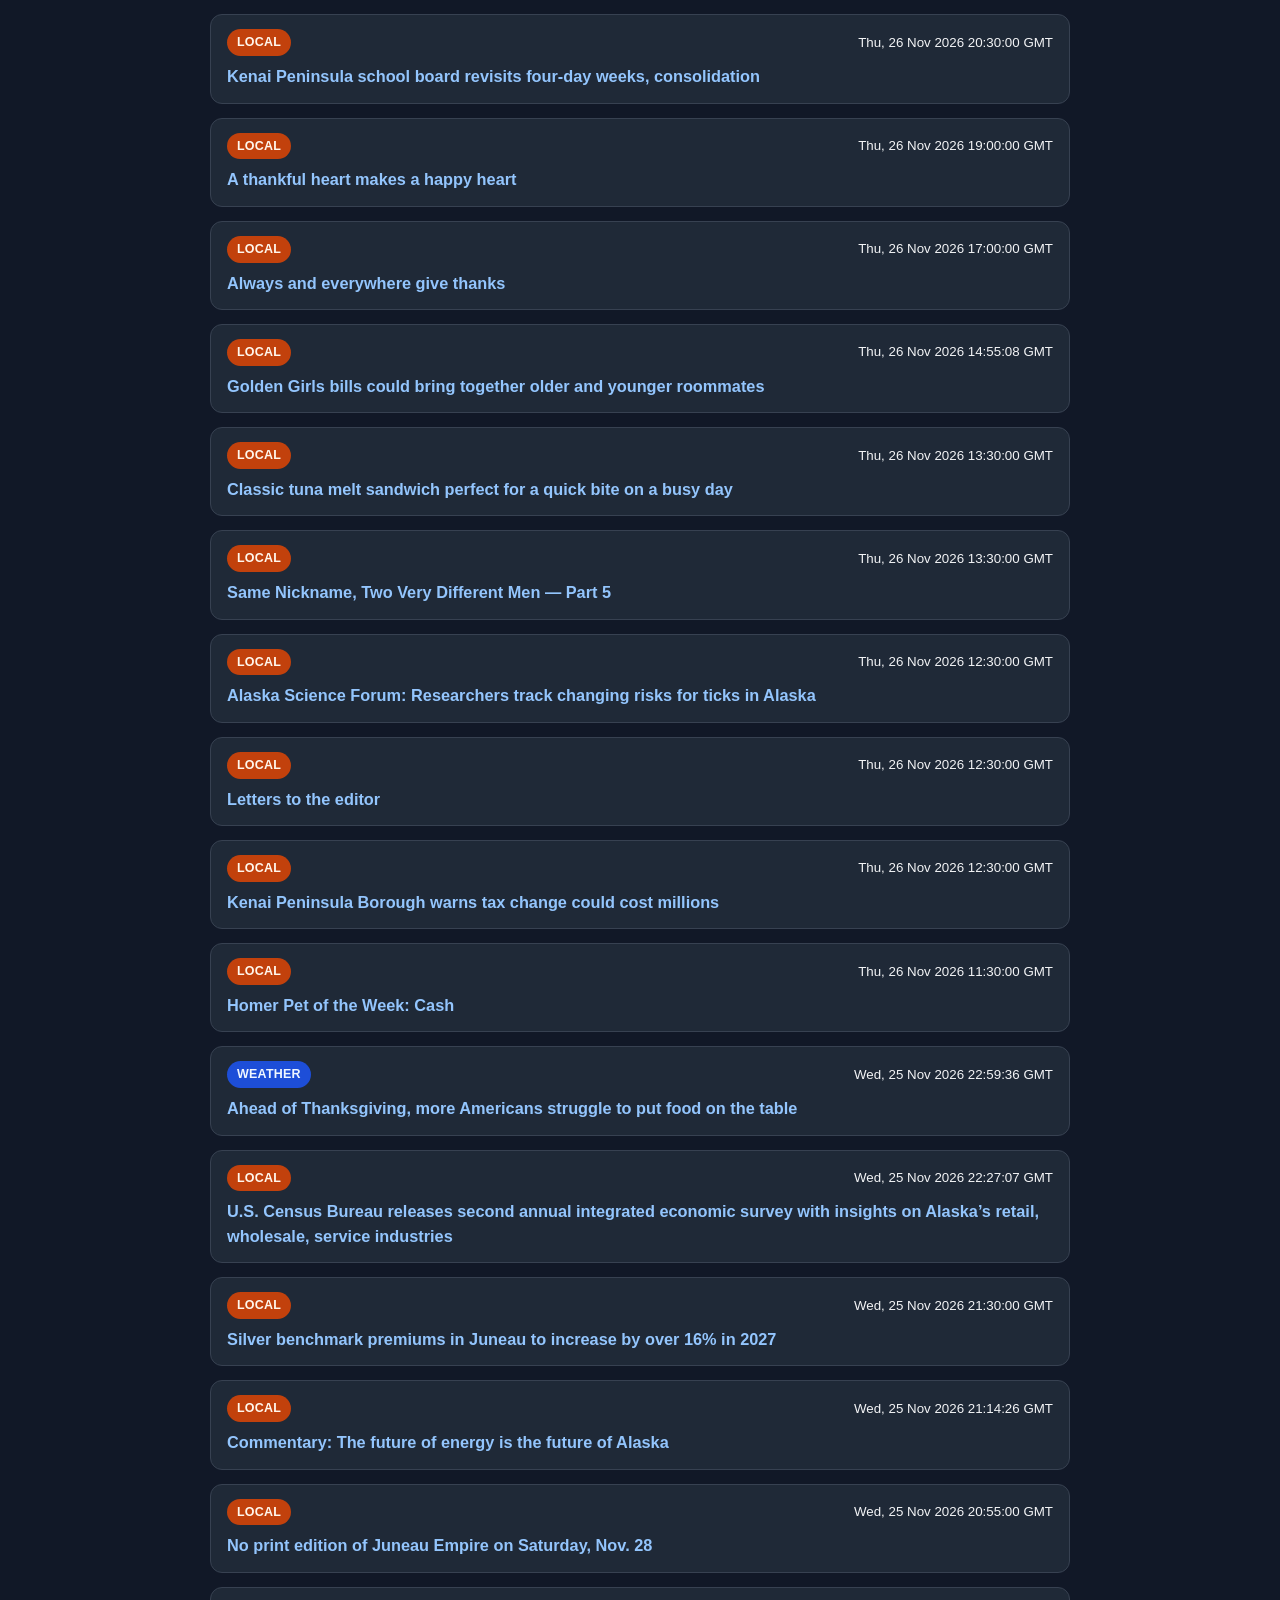
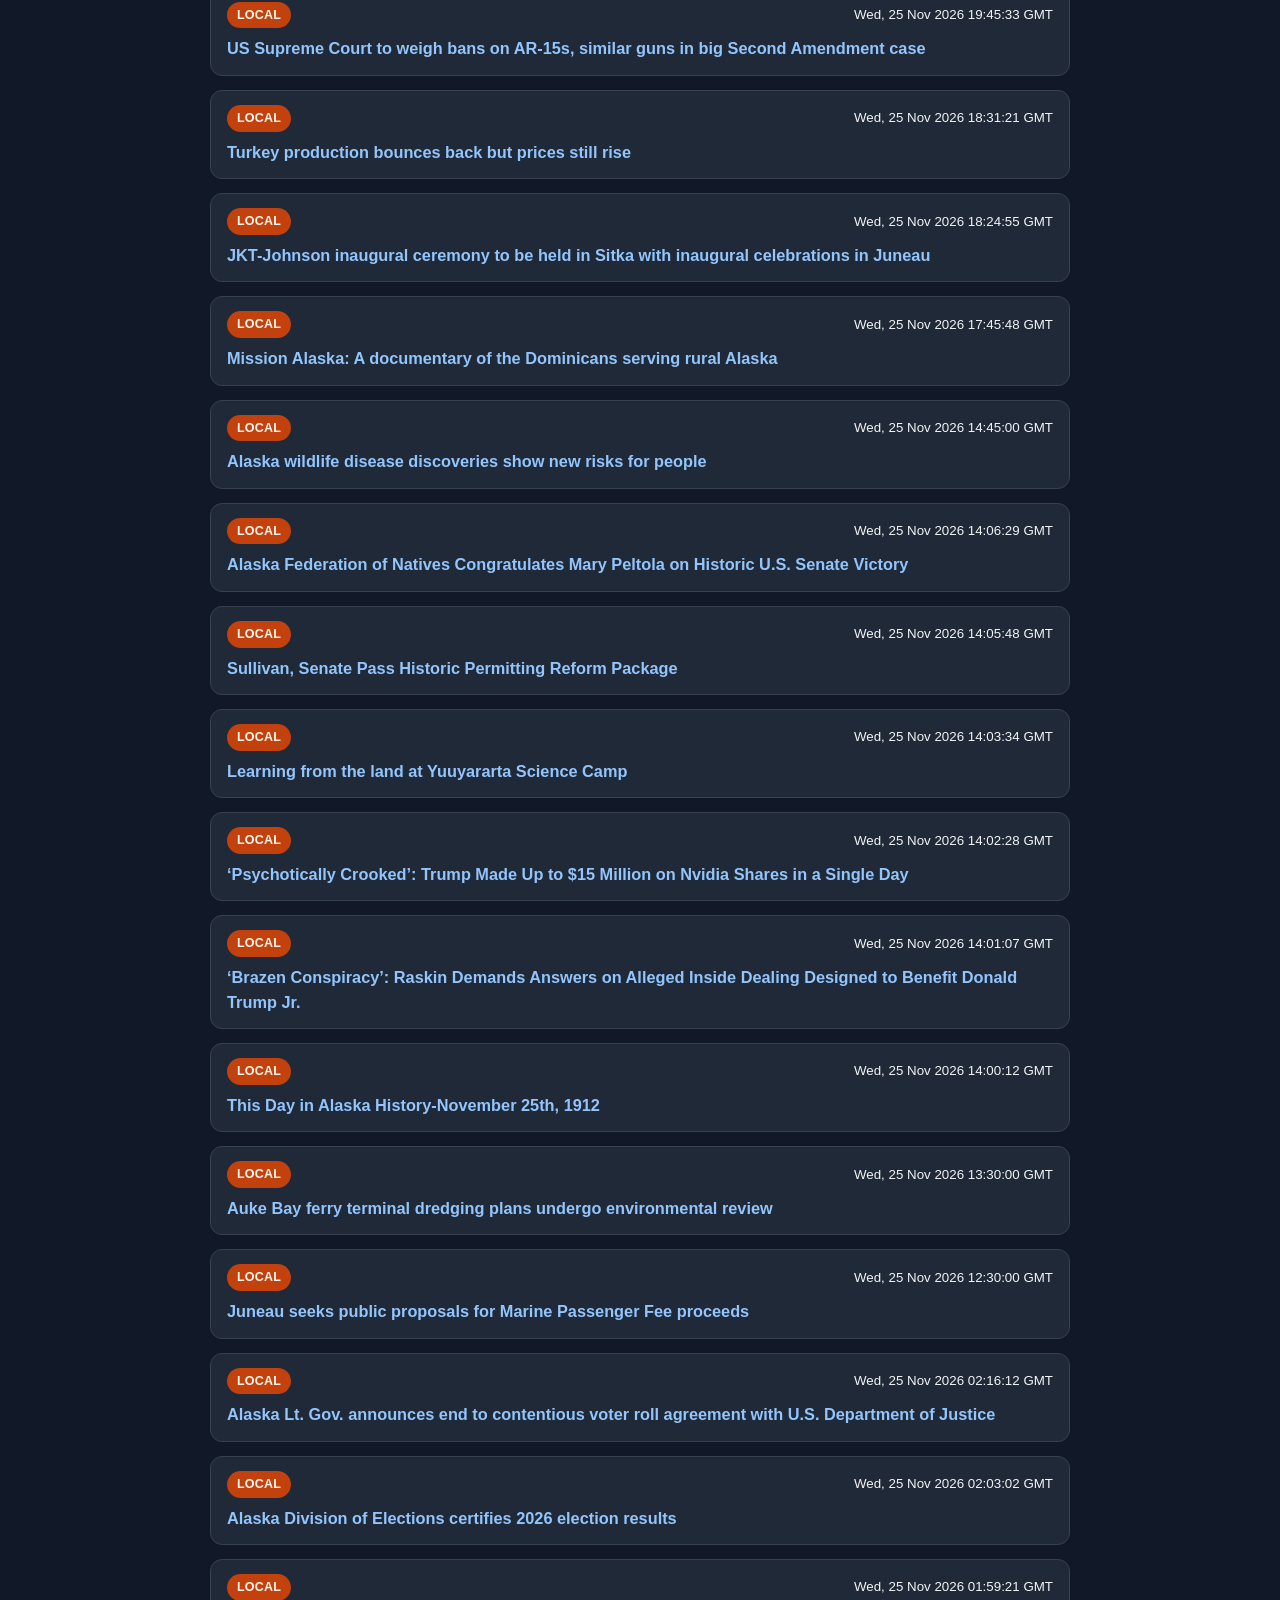
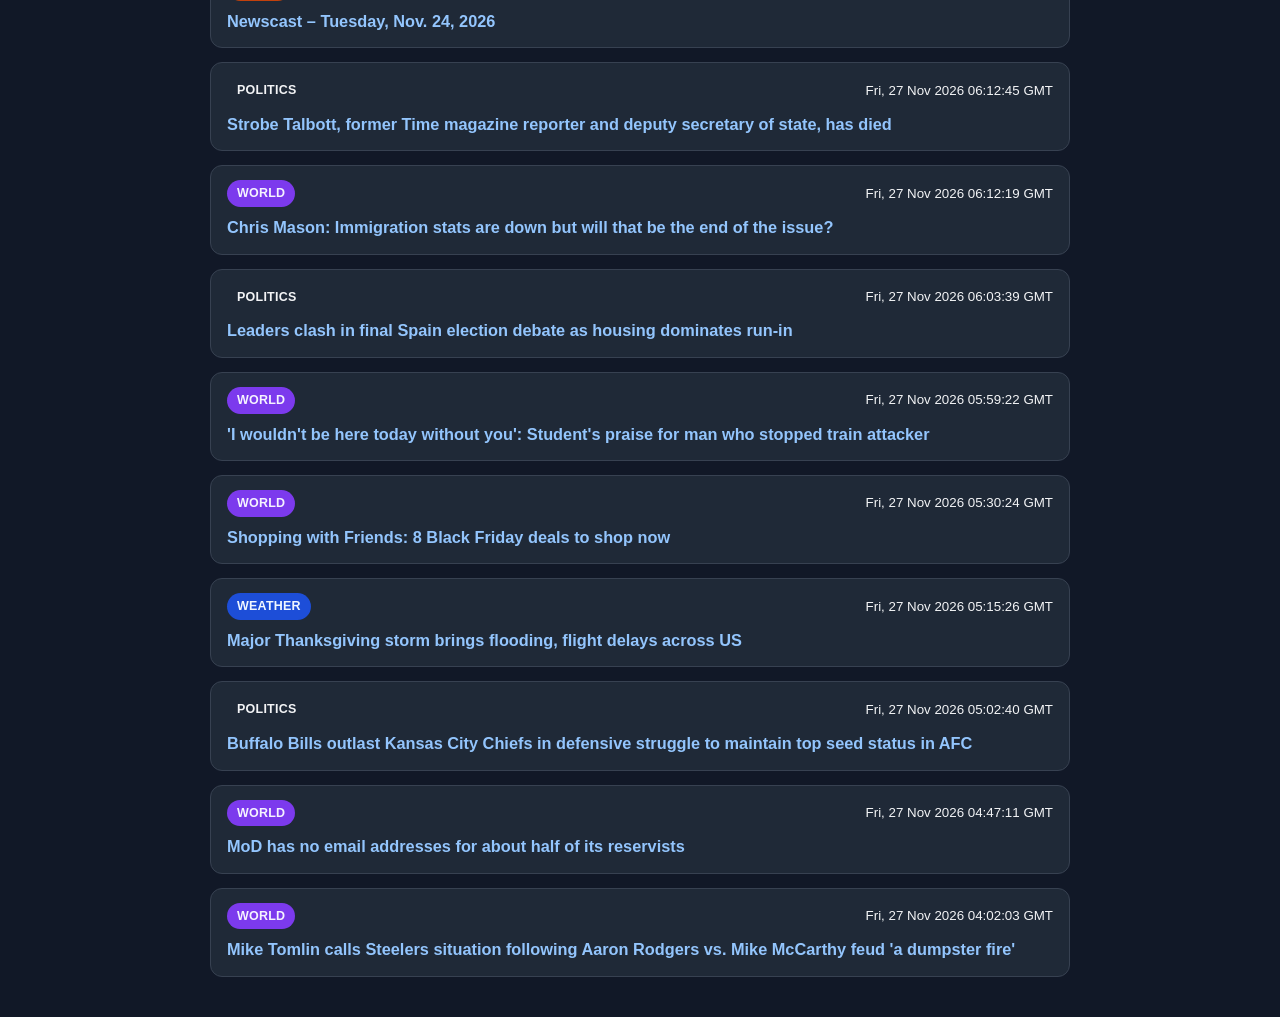
==== commit 75850fd3: "Auto-update RSS feed" ====
--- a/index.html
+++ b/index.html
@@ -282,37 +282,58 @@
         <li class="feed-item">
       <div class="item-top">
         <span class="cat-badge cat-weather">Weather</span>
-        <small>Thu, 26 Nov 2026 23:26:41 GMT</small>
-      </div>
-      <div class="item-title"><a href="https://forecast.weather.gov/MapClick.php?lat=61.2176&amp;lon=-149.8997">Anchorage Weather: Thanksgiving Day - Partly Sunny</a></div>
+        <small>Fri, 27 Nov 2026 06:22:59 GMT</small>
+      </div>
+      <div class="item-title"><a href="https://forecast.weather.gov/MapClick.php?lat=61.2176&amp;lon=-149.8997">Anchorage Weather: Tonight - Light Snow Likely</a></div>
     </li>
         <li class="feed-item">
       <div class="item-top">
         <span class="cat-badge cat-weather">Weather</span>
-        <small>Thu, 26 Nov 2026 23:26:41 GMT</small>
-      </div>
-      <div class="item-title"><a href="https://forecast.weather.gov/MapClick.php?lat=61.2176&amp;lon=-149.8997">Anchorage Weather: Tonight - Light Snow Likely</a></div>
+        <small>Fri, 27 Nov 2026 06:22:59 GMT</small>
+      </div>
+      <div class="item-title"><a href="https://forecast.weather.gov/MapClick.php?lat=61.2176&amp;lon=-149.8997">Anchorage Weather: Friday - Chance Light Snow</a></div>
     </li>
         <li class="feed-item">
       <div class="item-top">
         <span class="cat-badge cat-weather">Weather</span>
-        <small>Thu, 26 Nov 2026 23:26:41 GMT</small>
-      </div>
-      <div class="item-title"><a href="https://forecast.weather.gov/MapClick.php?lat=61.2176&amp;lon=-149.8997">Anchorage Weather: Friday - Chance Light Snow</a></div>
+        <small>Fri, 27 Nov 2026 06:22:59 GMT</small>
+      </div>
+      <div class="item-title"><a href="https://forecast.weather.gov/MapClick.php?lat=61.2176&amp;lon=-149.8997">Anchorage Weather: Friday Night - Light Snow</a></div>
     </li>
         <li class="feed-item">
       <div class="item-top">
         <span class="cat-badge cat-weather">Weather</span>
-        <small>Thu, 26 Nov 2026 23:26:41 GMT</small>
-      </div>
-      <div class="item-title"><a href="https://forecast.weather.gov/MapClick.php?lat=61.2176&amp;lon=-149.8997">Anchorage Weather: Friday Night - Light Snow</a></div>
+        <small>Fri, 27 Nov 2026 06:22:59 GMT</small>
+      </div>
+      <div class="item-title"><a href="https://forecast.weather.gov/MapClick.php?lat=61.2176&amp;lon=-149.8997">Anchorage Weather: Saturday - Mostly Sunny</a></div>
     </li>
         <li class="feed-item">
       <div class="item-top">
         <span class="cat-badge cat-weather">Weather</span>
-        <small>Thu, 26 Nov 2026 23:26:41 GMT</small>
-      </div>
-      <div class="item-title"><a href="https://forecast.weather.gov/MapClick.php?lat=61.2176&amp;lon=-149.8997">Anchorage Weather: Saturday - Partly Sunny</a></div>
+        <small>Fri, 27 Nov 2026 06:22:59 GMT</small>
+      </div>
+      <div class="item-title"><a href="https://forecast.weather.gov/MapClick.php?lat=61.2176&amp;lon=-149.8997">Anchorage Weather: Saturday Night - Mostly Cloudy</a></div>
+    </li>
+        <li class="feed-item">
+      <div class="item-top">
+        <span class="cat-badge cat-local">Local</span>
+        <small>Fri, 27 Nov 2026 01:42:11 GMT</small>
+      </div>
+      <div class="item-title"><a href="https://www.foxnews.com/us/tpusa-mourns-florida-high-school-chapter-president-killed-family-devastating-plane-crash">TPUSA mourns Florida high school chapter president killed with family in devastating plane crash</a></div>
+    </li>
+        <li class="feed-item">
+      <div class="item-top">
+        <span class="cat-badge cat-local">Local</span>
+        <small>Fri, 27 Nov 2026 01:30:00 GMT</small>
+      </div>
+      <div class="item-title"><a href="https://www.juneauempire.com/2026/11/26/fluctuating-revenue-and-flood-protection-discussed-at-juneau-work-session/">Fluctuating revenue and flood protection discussed at Juneau work session</a></div>
+    </li>
+        <li class="feed-item">
+      <div class="item-top">
+        <span class="cat-badge cat-local">Local</span>
+        <small>Thu, 26 Nov 2026 23:30:00 GMT</small>
+      </div>
+      <div class="item-title"><a href="https://www.homernews.com/2026/11/26/give-thanks-by-giving-food-harvesting-kindness-returns-to-homer/">Give thanks by giving food: Harvesting Kindness returns to Homer</a></div>
     </li>
         <li class="feed-item">
       <div class="item-top">
@@ -327,6 +348,20 @@
         <small>Thu, 26 Nov 2026 20:30:00 GMT</small>
       </div>
       <div class="item-title"><a href="https://www.homernews.com/2026/11/26/kenai-peninsula-school-board-revisits-four-day-weeks-consolidation/">Kenai Peninsula school board revisits four-day weeks, consolidation</a></div>
+    </li>
+        <li class="feed-item">
+      <div class="item-top">
+        <span class="cat-badge cat-local">Local</span>
+        <small>Thu, 26 Nov 2026 19:00:00 GMT</small>
+      </div>
+      <div class="item-title"><a href="https://mustreadalaska.com/a-thankful-heart-makes-a-happy-heart/">A thankful heart makes a happy heart</a></div>
+    </li>
+        <li class="feed-item">
+      <div class="item-top">
+        <span class="cat-badge cat-local">Local</span>
+        <small>Thu, 26 Nov 2026 17:00:00 GMT</small>
+      </div>
+      <div class="item-title"><a href="https://mustreadalaska.com/always-and-everywhere-give-thanks/">Always and everywhere give thanks</a></div>
     </li>
         <li class="feed-item">
       <div class="item-top">
@@ -526,101 +561,66 @@
     </li>
         <li class="feed-item">
       <div class="item-top">
-        <span class="cat-badge cat-local">Local</span>
-        <small>Wed, 25 Nov 2026 01:30:00 GMT</small>
-      </div>
-      <div class="item-title"><a href="https://www.juneauempire.com/2026/11/24/juneau-public-market-returns-with-dedication-to-local-artisan/">Juneau Public Market returns with dedication to local artisan</a></div>
-    </li>
-        <li class="feed-item">
-      <div class="item-top">
-        <span class="cat-badge cat-local">Local</span>
-        <small>Wed, 25 Nov 2026 01:02:48 GMT</small>
-      </div>
-      <div class="item-title"><a href="https://mustreadalaska.com/opinion-new-industrial-projects-wont-reverse-haines-population-decline/">Opinion: New industrial projects won’t reverse Haines’ population decline</a></div>
-    </li>
-        <li class="feed-item">
-      <div class="item-top">
-        <span class="cat-badge cat-local">Local</span>
-        <small>Wed, 25 Nov 2026 01:00:17 GMT</small>
-      </div>
-      <div class="item-title"><a href="https://alaskabeacon.com/2026/11/24/blue-wins-and-bipartisanship-in-red-alaska/">Commentary: Blue wins and bipartisanship in red Alaska</a></div>
-    </li>
-        <li class="feed-item">
-      <div class="item-top">
-        <span class="cat-badge cat-local">Local</span>
-        <small>Tue, 24 Nov 2026 21:47:43 GMT</small>
-      </div>
-      <div class="item-title"><a href="https://mustreadalaska.com/alaska-deed-awarded-4-8m-to-improve-public-school-safety-infrastructure/">Alaska DEED awarded $4.8m to improve public school safety infrastructure</a></div>
+        <span class="cat-badge cat-politics">Politics</span>
+        <small>Fri, 27 Nov 2026 06:12:45 GMT</small>
+      </div>
+      <div class="item-title"><a href="https://www.npr.org/2026/11/27/g-s1-155990/strobe-talbott-obit">Strobe Talbott, former Time magazine reporter and deputy secretary of state, has died</a></div>
     </li>
         <li class="feed-item">
       <div class="item-top">
         <span class="cat-badge cat-world">World</span>
-        <small>Thu, 26 Nov 2026 23:17:12 GMT</small>
-      </div>
-      <div class="item-title"><a href="https://www.bbc.co.uk/news/articles/ck2057x387ego?at_medium=RSS&amp;at_campaign=rss">UK to pay 'participation' fee to deliver EU deals</a></div>
+        <small>Fri, 27 Nov 2026 06:12:19 GMT</small>
+      </div>
+      <div class="item-title"><a href="https://www.bbc.co.uk/news/articles/cmvg23ql63ypo?at_medium=RSS&amp;at_campaign=rss">Chris Mason: Immigration stats are down but will that be the end of the issue?</a></div>
+    </li>
+        <li class="feed-item">
+      <div class="item-top">
+        <span class="cat-badge cat-politics">Politics</span>
+        <small>Fri, 27 Nov 2026 06:03:39 GMT</small>
+      </div>
+      <div class="item-title"><a href="https://www.bbc.co.uk/news/articles/ckr5gr4g8gn5o?at_medium=RSS&amp;at_campaign=rss">Leaders clash in final Spain election debate as housing dominates run-in</a></div>
     </li>
         <li class="feed-item">
       <div class="item-top">
         <span class="cat-badge cat-world">World</span>
-        <small>Thu, 26 Nov 2026 23:11:13 GMT</small>
-      </div>
-      <div class="item-title"><a href="https://www.foxnews.com/outkick-sports/trademark-dan-campbell-fourth-down-gamble-backfires-opening-door-stunning-bears-comeback-victory">Trademark Dan Campbell fourth-down gamble backfires, opening door to stunning Bears comeback victory</a></div>
+        <small>Fri, 27 Nov 2026 05:59:22 GMT</small>
+      </div>
+      <div class="item-title"><a href="https://www.bbc.co.uk/news/articles/ck792lq4xrero?at_medium=RSS&amp;at_campaign=rss">'I wouldn't be here today without you': Student's praise for man who stopped train attacker</a></div>
     </li>
         <li class="feed-item">
       <div class="item-top">
         <span class="cat-badge cat-world">World</span>
-        <small>Thu, 26 Nov 2026 23:00:47 GMT</small>
-      </div>
-      <div class="item-title"><a href="https://www.foxnews.com/politics/universities-schools-nationwide-use-thanksgiving-chance-promote-day-mourning-decolonization">Universities, schools nationwide use Thanksgiving as chance to promote 'Day of Mourning' and decolonization</a></div>
+        <small>Fri, 27 Nov 2026 05:30:24 GMT</small>
+      </div>
+      <div class="item-title"><a href="https://www.foxnews.com/deals/shopping-with-friends-black-friday-deals">Shopping with Friends: 8 Black Friday deals to shop now</a></div>
+    </li>
+        <li class="feed-item">
+      <div class="item-top">
+        <span class="cat-badge cat-weather">Weather</span>
+        <small>Fri, 27 Nov 2026 05:15:26 GMT</small>
+      </div>
+      <div class="item-title"><a href="https://www.bbc.co.uk/news/articles/ckm2mz3prq77o?at_medium=RSS&amp;at_campaign=rss">Major Thanksgiving storm brings flooding, flight delays across US</a></div>
+    </li>
+        <li class="feed-item">
+      <div class="item-top">
+        <span class="cat-badge cat-politics">Politics</span>
+        <small>Fri, 27 Nov 2026 05:02:40 GMT</small>
+      </div>
+      <div class="item-title"><a href="https://www.foxnews.com/outkick-sports/buffalo-bills-outlast-kansas-city-chiefs-defensive-struggle-maintain-top-seed-status-afc">Buffalo Bills outlast Kansas City Chiefs in defensive struggle to maintain top seed status in AFC</a></div>
     </li>
         <li class="feed-item">
       <div class="item-top">
         <span class="cat-badge cat-world">World</span>
-        <small>Thu, 26 Nov 2026 22:49:27 GMT</small>
-      </div>
-      <div class="item-title"><a href="https://www.bbc.co.uk/news/articles/c820q9wgrpyyo?at_medium=RSS&amp;at_campaign=rss">US too focused on Middle East and not pushing Russia hard enough, Zelensky tells BBC</a></div>
-    </li>
-        <li class="feed-item">
-      <div class="item-top">
-        <span class="cat-badge cat-weather">Weather</span>
-        <small>Thu, 26 Nov 2026 22:38:15 GMT</small>
-      </div>
-      <div class="item-title"><a href="https://www.foxweather.com/weather-news/watch-hectic-holiday-coastal-chaos-travel-thanksgiving">Watch: Thanksgiving storm inundates coastal towns, crashes trees into homes and upends holiday travel</a></div>
-    </li>
-        <li class="feed-item">
-      <div class="item-top">
-        <span class="cat-badge cat-politics">Politics</span>
-        <small>Thu, 26 Nov 2026 22:34:56 GMT</small>
-      </div>
-      <div class="item-title"><a href="https://www.foxnews.com/media/chris-van-hollen-gains-celebrity-donor-backing-fonda-deniro-support-ditching-schumer-letter">Chris Van Hollen gains celebrity donor backing as Fonda, De Niro and more support ditching Schumer in letter</a></div>
+        <small>Fri, 27 Nov 2026 04:47:11 GMT</small>
+      </div>
+      <div class="item-title"><a href="https://www.bbc.co.uk/news/articles/c9vg23m2zzkko?at_medium=RSS&amp;at_campaign=rss">MoD has no email addresses for about half of its reservists</a></div>
     </li>
         <li class="feed-item">
       <div class="item-top">
         <span class="cat-badge cat-world">World</span>
-        <small>Thu, 26 Nov 2026 22:06:24 GMT</small>
-      </div>
-      <div class="item-title"><a href="https://www.bbc.co.uk/news/articles/cwvg2ndxdjr2o?at_medium=RSS&amp;at_campaign=rss">NHS boss warns of 'horrible spike' in flu as hospital admissions surge</a></div>
-    </li>
-        <li class="feed-item">
-      <div class="item-top">
-        <span class="cat-badge cat-world">World</span>
-        <small>Thu, 26 Nov 2026 22:06:20 GMT</small>
-      </div>
-      <div class="item-title"><a href="https://www.bbc.co.uk/news/videos/cm9309nwk7x9o?at_medium=RSS&amp;at_campaign=rss">Zelensky questions 'strange' Trump-Putin friendship in BBC interview</a></div>
-    </li>
-        <li class="feed-item">
-      <div class="item-top">
-        <span class="cat-badge cat-world">World</span>
-        <small>Thu, 26 Nov 2026 22:06:05 GMT</small>
-      </div>
-      <div class="item-title"><a href="https://www.foxnews.com/outkick-sports/mac-admits-officials-incorrectly-cost-kent-state-touchdown-blown-call-against-eastern-michigan">MAC admits that officials incorrectly cost Kent State touchdown with blown call against Eastern Michigan</a></div>
-    </li>
-        <li class="feed-item">
-      <div class="item-top">
-        <span class="cat-badge cat-world">World</span>
-        <small>Thu, 26 Nov 2026 22:01:22 GMT</small>
-      </div>
-      <div class="item-title"><a href="https://www.bbc.co.uk/news/articles/c9gklryvj24do?at_medium=RSS&amp;at_campaign=rss">Diesel tanker carrying up to 7,000 tonnes capsizes near Ibiza, killing one</a></div>
+        <small>Fri, 27 Nov 2026 04:02:03 GMT</small>
+      </div>
+      <div class="item-title"><a href="https://www.foxnews.com/outkick-sports/mike-tomlin-calls-steelers-situation-following-aaron-rodgers-vs-mike-mccarthy-feud-dumpster-fire">Mike Tomlin calls Steelers situation following Aaron Rodgers vs. Mike McCarthy feud 'a dumpster fire'</a></div>
     </li>
   </ul>
 
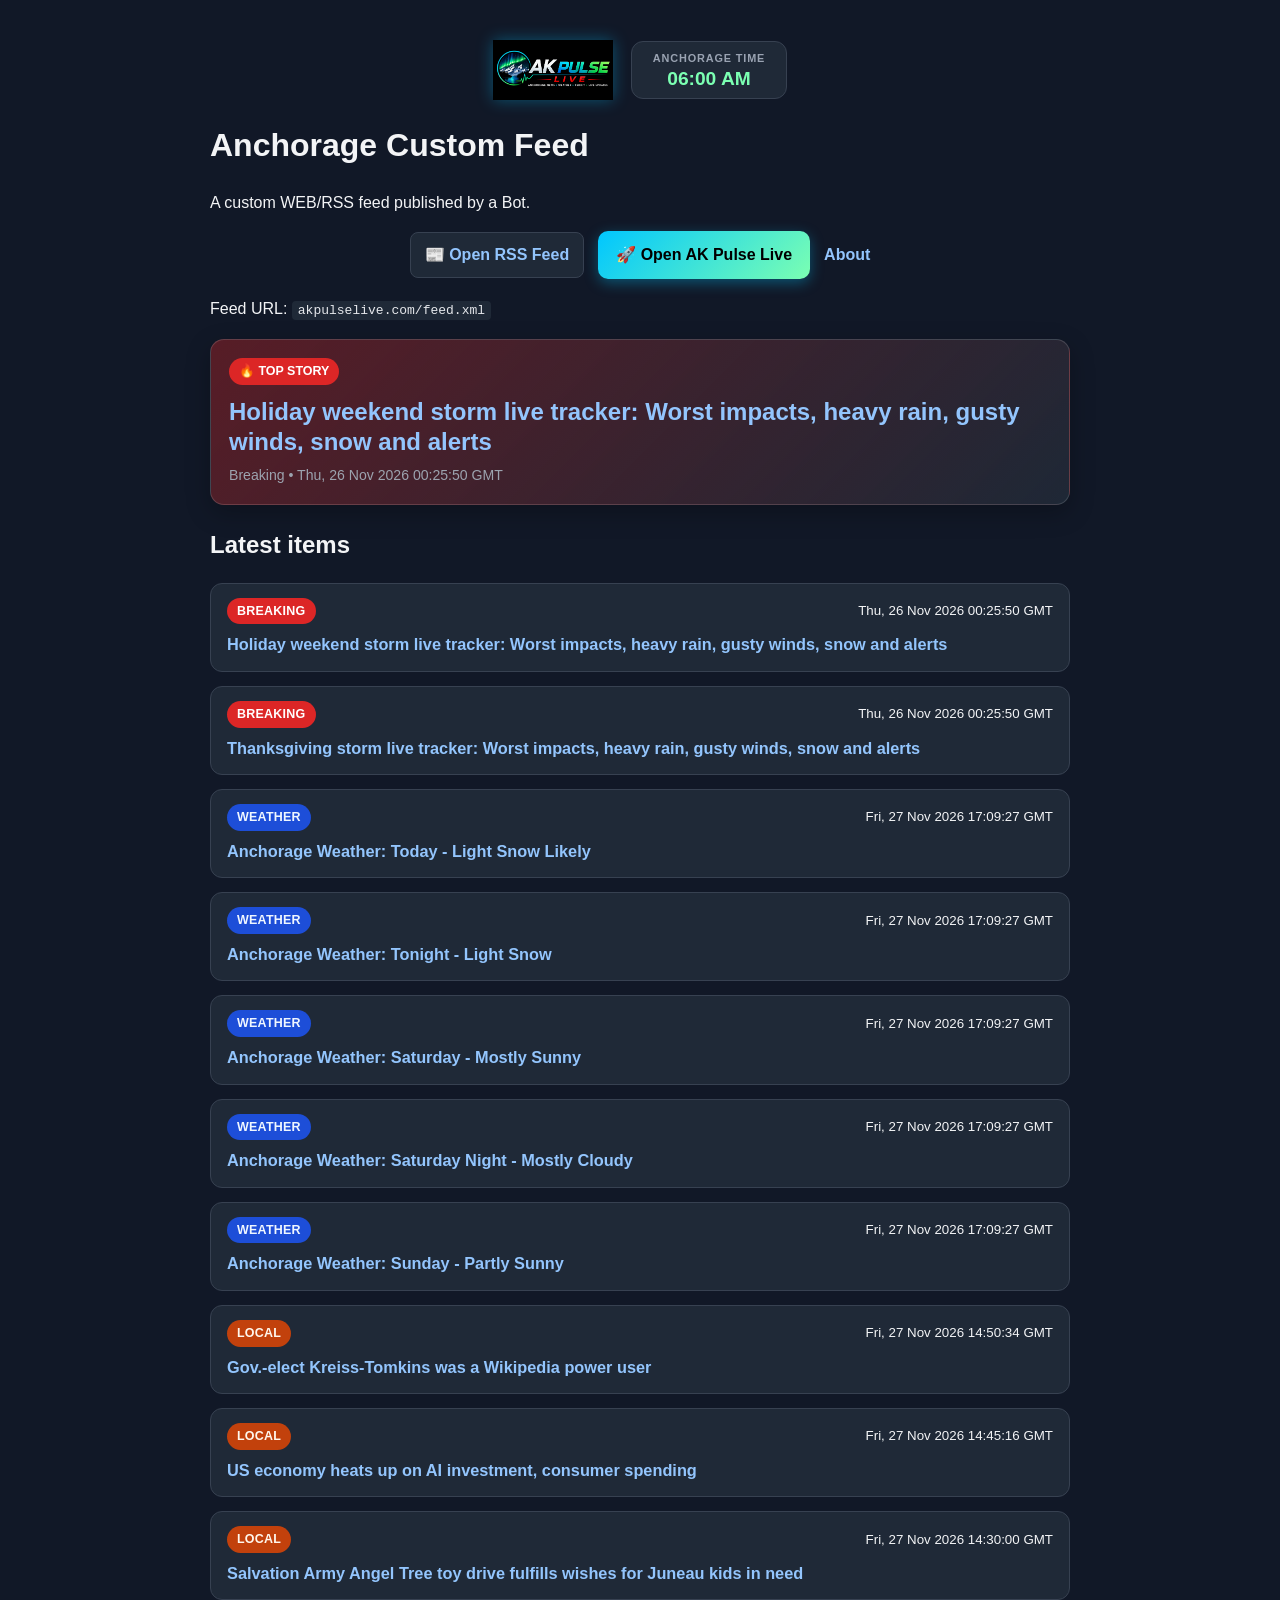
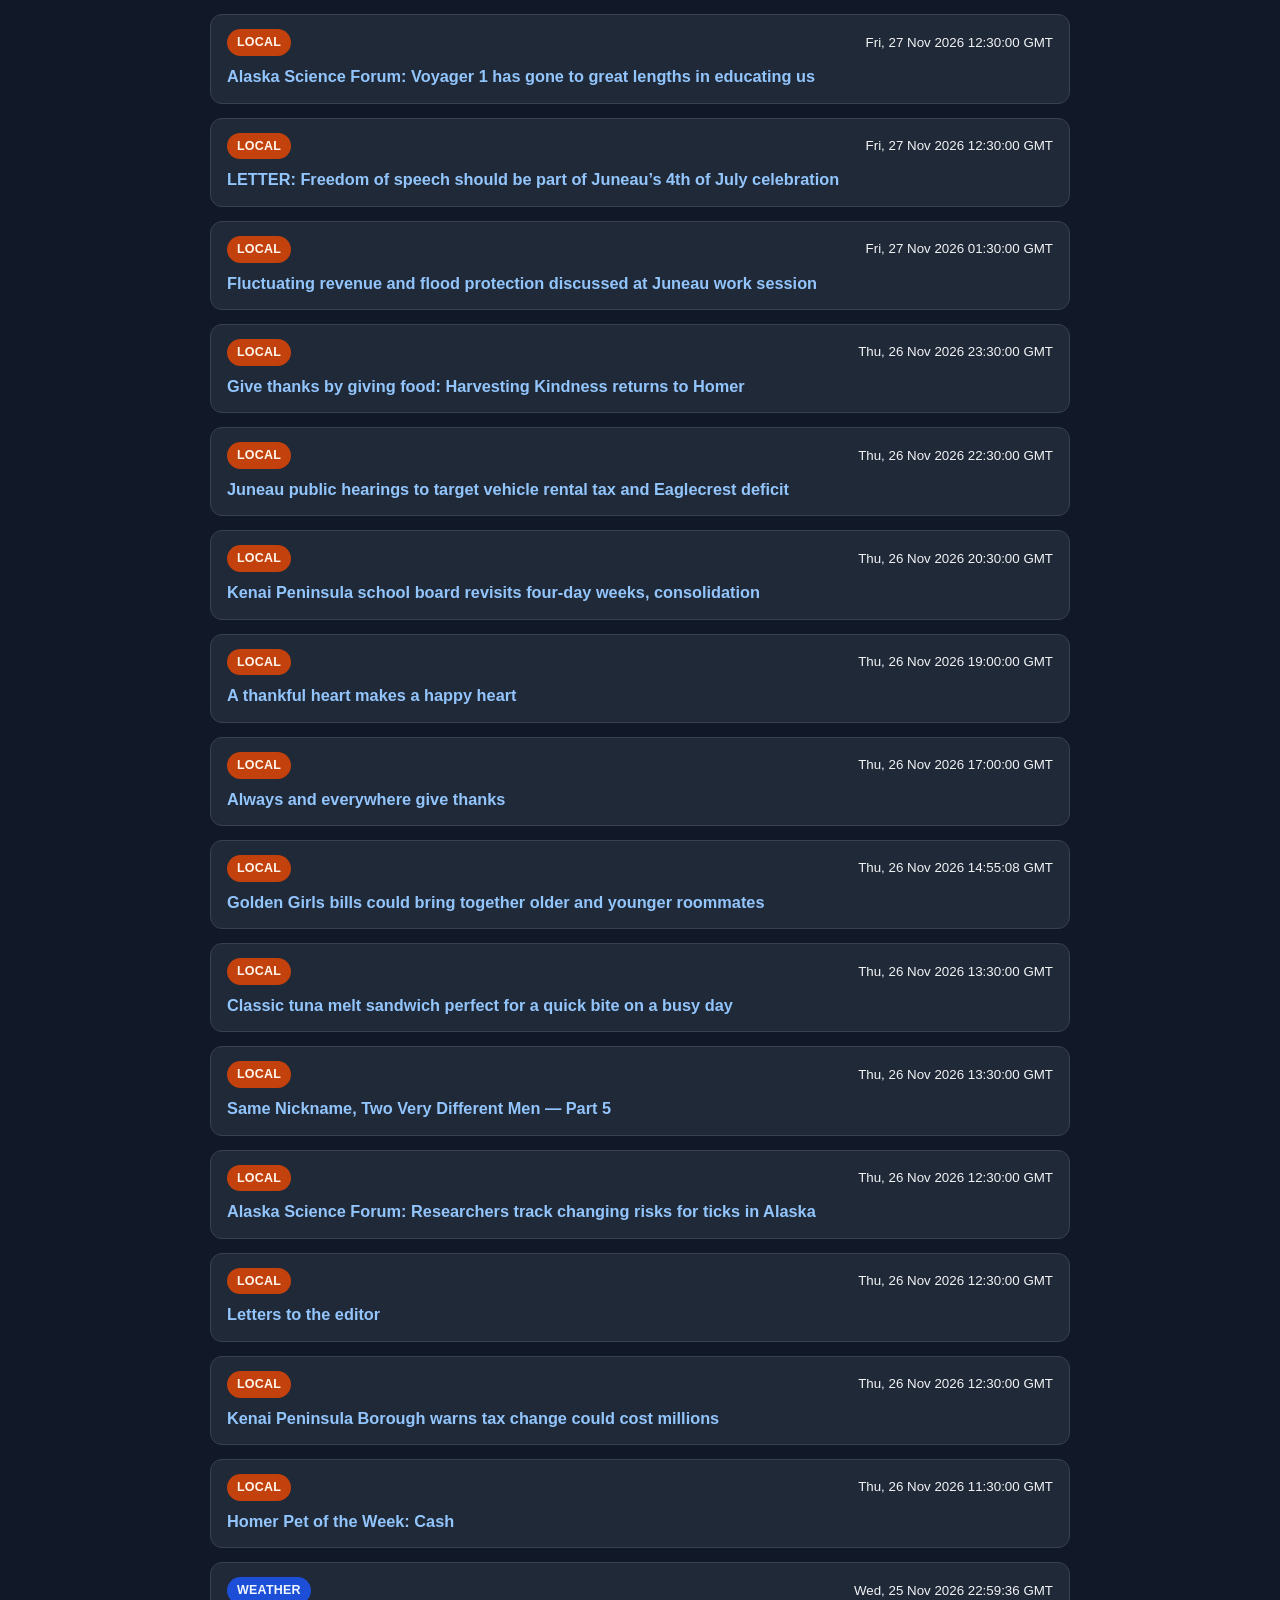
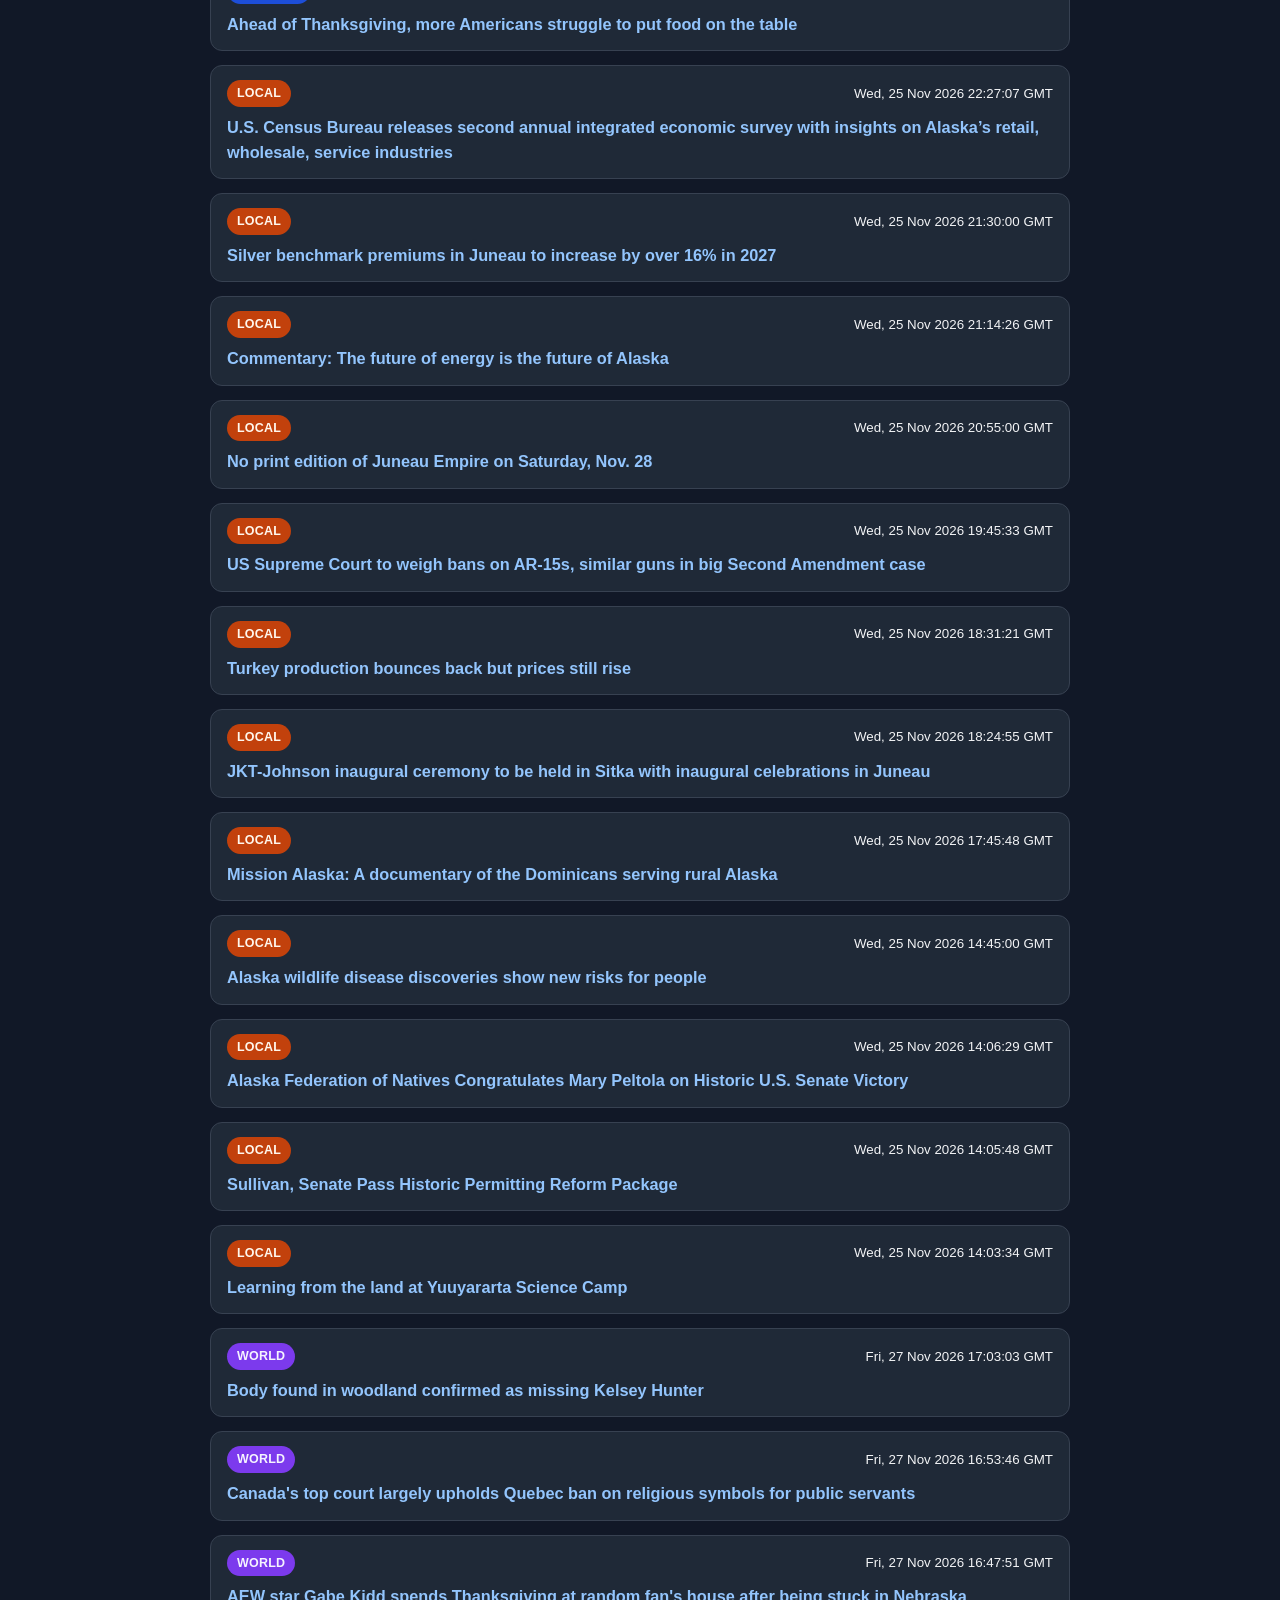
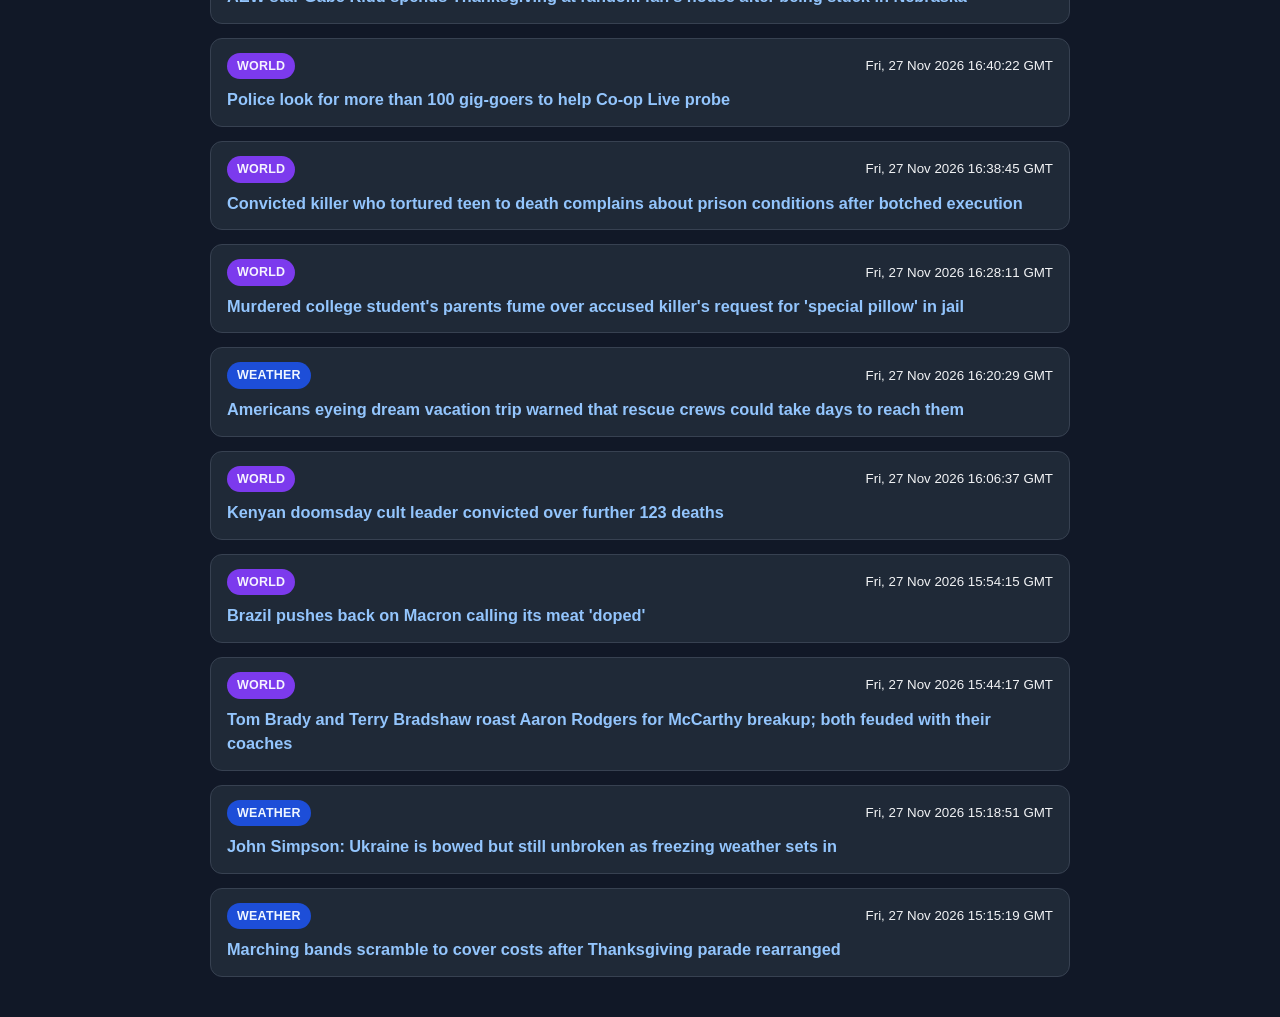
==== commit 2f773c10: "Auto-update RSS feed" ====
--- a/index.html
+++ b/index.html
@@ -265,7 +265,7 @@
 
   <section class="top-story">
     <div class="top-story-label">🔥 Top Story</div>
-    <h2><a href="https://www.foxweather.com/weather-news/thanksgiving-storm-live-tracker-heavy-rain-gusty-winds-snow">Thanksgiving storm live tracker: Worst impacts, heavy rain, gusty winds, snow and alerts</a></h2>
+    <h2><a href="https://www.foxweather.com/weather-news/thanksgiving-storm-live-tracker-heavy-rain-gusty-winds-snow">Holiday weekend storm live tracker: Worst impacts, heavy rain, gusty winds, snow and alerts</a></h2>
     <div class="top-story-meta">Breaking • Thu, 26 Nov 2026 00:25:50 GMT</div>
   </section>
 
@@ -277,49 +277,84 @@
         <span class="cat-badge cat-breaking">Breaking</span>
         <small>Thu, 26 Nov 2026 00:25:50 GMT</small>
       </div>
+      <div class="item-title"><a href="https://www.foxweather.com/weather-news/thanksgiving-storm-live-tracker-heavy-rain-gusty-winds-snow">Holiday weekend storm live tracker: Worst impacts, heavy rain, gusty winds, snow and alerts</a></div>
+    </li>
+        <li class="feed-item">
+      <div class="item-top">
+        <span class="cat-badge cat-breaking">Breaking</span>
+        <small>Thu, 26 Nov 2026 00:25:50 GMT</small>
+      </div>
       <div class="item-title"><a href="https://www.foxweather.com/weather-news/thanksgiving-storm-live-tracker-heavy-rain-gusty-winds-snow">Thanksgiving storm live tracker: Worst impacts, heavy rain, gusty winds, snow and alerts</a></div>
     </li>
         <li class="feed-item">
       <div class="item-top">
         <span class="cat-badge cat-weather">Weather</span>
-        <small>Fri, 27 Nov 2026 06:22:59 GMT</small>
-      </div>
-      <div class="item-title"><a href="https://forecast.weather.gov/MapClick.php?lat=61.2176&amp;lon=-149.8997">Anchorage Weather: Tonight - Light Snow Likely</a></div>
-    </li>
-        <li class="feed-item">
-      <div class="item-top">
-        <span class="cat-badge cat-weather">Weather</span>
-        <small>Fri, 27 Nov 2026 06:22:59 GMT</small>
-      </div>
-      <div class="item-title"><a href="https://forecast.weather.gov/MapClick.php?lat=61.2176&amp;lon=-149.8997">Anchorage Weather: Friday - Chance Light Snow</a></div>
-    </li>
-        <li class="feed-item">
-      <div class="item-top">
-        <span class="cat-badge cat-weather">Weather</span>
-        <small>Fri, 27 Nov 2026 06:22:59 GMT</small>
-      </div>
-      <div class="item-title"><a href="https://forecast.weather.gov/MapClick.php?lat=61.2176&amp;lon=-149.8997">Anchorage Weather: Friday Night - Light Snow</a></div>
-    </li>
-        <li class="feed-item">
-      <div class="item-top">
-        <span class="cat-badge cat-weather">Weather</span>
-        <small>Fri, 27 Nov 2026 06:22:59 GMT</small>
+        <small>Fri, 27 Nov 2026 17:09:27 GMT</small>
+      </div>
+      <div class="item-title"><a href="https://forecast.weather.gov/MapClick.php?lat=61.2176&amp;lon=-149.8997">Anchorage Weather: Today - Light Snow Likely</a></div>
+    </li>
+        <li class="feed-item">
+      <div class="item-top">
+        <span class="cat-badge cat-weather">Weather</span>
+        <small>Fri, 27 Nov 2026 17:09:27 GMT</small>
+      </div>
+      <div class="item-title"><a href="https://forecast.weather.gov/MapClick.php?lat=61.2176&amp;lon=-149.8997">Anchorage Weather: Tonight - Light Snow</a></div>
+    </li>
+        <li class="feed-item">
+      <div class="item-top">
+        <span class="cat-badge cat-weather">Weather</span>
+        <small>Fri, 27 Nov 2026 17:09:27 GMT</small>
       </div>
       <div class="item-title"><a href="https://forecast.weather.gov/MapClick.php?lat=61.2176&amp;lon=-149.8997">Anchorage Weather: Saturday - Mostly Sunny</a></div>
     </li>
         <li class="feed-item">
       <div class="item-top">
         <span class="cat-badge cat-weather">Weather</span>
-        <small>Fri, 27 Nov 2026 06:22:59 GMT</small>
+        <small>Fri, 27 Nov 2026 17:09:27 GMT</small>
       </div>
       <div class="item-title"><a href="https://forecast.weather.gov/MapClick.php?lat=61.2176&amp;lon=-149.8997">Anchorage Weather: Saturday Night - Mostly Cloudy</a></div>
     </li>
         <li class="feed-item">
       <div class="item-top">
-        <span class="cat-badge cat-local">Local</span>
-        <small>Fri, 27 Nov 2026 01:42:11 GMT</small>
-      </div>
-      <div class="item-title"><a href="https://www.foxnews.com/us/tpusa-mourns-florida-high-school-chapter-president-killed-family-devastating-plane-crash">TPUSA mourns Florida high school chapter president killed with family in devastating plane crash</a></div>
+        <span class="cat-badge cat-weather">Weather</span>
+        <small>Fri, 27 Nov 2026 17:09:27 GMT</small>
+      </div>
+      <div class="item-title"><a href="https://forecast.weather.gov/MapClick.php?lat=61.2176&amp;lon=-149.8997">Anchorage Weather: Sunday - Partly Sunny</a></div>
+    </li>
+        <li class="feed-item">
+      <div class="item-top">
+        <span class="cat-badge cat-local">Local</span>
+        <small>Fri, 27 Nov 2026 14:50:34 GMT</small>
+      </div>
+      <div class="item-title"><a href="https://alaskabeacon.com/2026/11/27/gov-elect-kreiss-tomkins-was-a-wikipedia-power-user/">Gov.-elect Kreiss-Tomkins was a Wikipedia power user</a></div>
+    </li>
+        <li class="feed-item">
+      <div class="item-top">
+        <span class="cat-badge cat-local">Local</span>
+        <small>Fri, 27 Nov 2026 14:45:16 GMT</small>
+      </div>
+      <div class="item-title"><a href="https://alaskabeacon.com/2026/11/27/repub/us-economy-heats-up-on-ai-investment-consumer-spending/">US economy heats up on AI investment, consumer spending</a></div>
+    </li>
+        <li class="feed-item">
+      <div class="item-top">
+        <span class="cat-badge cat-local">Local</span>
+        <small>Fri, 27 Nov 2026 14:30:00 GMT</small>
+      </div>
+      <div class="item-title"><a href="https://www.juneauempire.com/2026/11/27/salvation-army-angel-tree-toy-drive-fulfills-wishes-for-juneau-kids-in-need/">Salvation Army Angel Tree toy drive fulfills wishes for Juneau kids in need</a></div>
+    </li>
+        <li class="feed-item">
+      <div class="item-top">
+        <span class="cat-badge cat-local">Local</span>
+        <small>Fri, 27 Nov 2026 12:30:00 GMT</small>
+      </div>
+      <div class="item-title"><a href="https://www.homernews.com/2026/11/27/alaska-science-forum-voyager-1-has-gone-to-great-lengths-in-educating-us/">Alaska Science Forum: Voyager 1 has gone to great lengths in educating us</a></div>
+    </li>
+        <li class="feed-item">
+      <div class="item-top">
+        <span class="cat-badge cat-local">Local</span>
+        <small>Fri, 27 Nov 2026 12:30:00 GMT</small>
+      </div>
+      <div class="item-title"><a href="https://www.juneauempire.com/2026/11/27/letter-freedom-of-speech-should-be-part-of-juneaus-4th-of-july-celebration/">LETTER: Freedom of speech should be part of Juneau’s 4th of July celebration</a></div>
     </li>
         <li class="feed-item">
       <div class="item-top">
@@ -505,122 +540,87 @@
     </li>
         <li class="feed-item">
       <div class="item-top">
-        <span class="cat-badge cat-local">Local</span>
-        <small>Wed, 25 Nov 2026 14:02:28 GMT</small>
-      </div>
-      <div class="item-title"><a href="https://alaska-native-news.com/psychotically-crooked-trump-made-up-to-15-million-on-nvidia-shares-in-a-single-day/87242/">‘Psychotically Crooked’: Trump Made Up to $15 Million on Nvidia Shares in a Single Day</a></div>
-    </li>
-        <li class="feed-item">
-      <div class="item-top">
-        <span class="cat-badge cat-local">Local</span>
-        <small>Wed, 25 Nov 2026 14:01:07 GMT</small>
-      </div>
-      <div class="item-title"><a href="https://alaska-native-news.com/brazen-conspiracy-raskin-demands-answers-on-alleged-inside-dealing-designed-to-benefit-donald-trump-jr/87240/">‘Brazen Conspiracy’: Raskin Demands Answers on Alleged Inside Dealing Designed to Benefit Donald Trump Jr.</a></div>
-    </li>
-        <li class="feed-item">
-      <div class="item-top">
-        <span class="cat-badge cat-local">Local</span>
-        <small>Wed, 25 Nov 2026 14:00:12 GMT</small>
-      </div>
-      <div class="item-title"><a href="https://alaska-native-news.com/november-25th-1912/45930/">This Day in Alaska History-November 25th, 1912</a></div>
-    </li>
-        <li class="feed-item">
-      <div class="item-top">
-        <span class="cat-badge cat-local">Local</span>
-        <small>Wed, 25 Nov 2026 13:30:00 GMT</small>
-      </div>
-      <div class="item-title"><a href="https://www.juneauempire.com/2026/11/25/auke-bay-ferry-terminal-dredging-plans-undergo-environmental-review/">Auke Bay ferry terminal dredging plans undergo environmental review</a></div>
-    </li>
-        <li class="feed-item">
-      <div class="item-top">
-        <span class="cat-badge cat-local">Local</span>
-        <small>Wed, 25 Nov 2026 12:30:00 GMT</small>
-      </div>
-      <div class="item-title"><a href="https://www.juneauempire.com/2026/11/25/juneau-seeks-public-proposals-for-marine-passenger-fee-proceeds/">Juneau seeks public proposals for Marine Passenger Fee proceeds</a></div>
-    </li>
-        <li class="feed-item">
-      <div class="item-top">
-        <span class="cat-badge cat-local">Local</span>
-        <small>Wed, 25 Nov 2026 02:16:12 GMT</small>
-      </div>
-      <div class="item-title"><a href="https://alaskabeacon.com/2026/11/24/alaska-lt-gov-announces-end-to-contentious-voter-roll-agreement-with-u-s-department-of-justice/">Alaska Lt. Gov. announces end to contentious voter roll agreement with U.S. Department of Justice</a></div>
-    </li>
-        <li class="feed-item">
-      <div class="item-top">
-        <span class="cat-badge cat-local">Local</span>
-        <small>Wed, 25 Nov 2026 02:03:02 GMT</small>
-      </div>
-      <div class="item-title"><a href="https://alaskabeacon.com/2026/11/24/alaska-division-of-elections-certifies-2026-election-results/">Alaska Division of Elections certifies 2026 election results</a></div>
-    </li>
-        <li class="feed-item">
-      <div class="item-top">
-        <span class="cat-badge cat-local">Local</span>
-        <small>Wed, 25 Nov 2026 01:59:21 GMT</small>
-      </div>
-      <div class="item-title"><a href="https://feeds.ktoo.org/link/20427/17540023/newscast-tuesday-nov-24-2026">Newscast – Tuesday, Nov. 24, 2026</a></div>
-    </li>
-        <li class="feed-item">
-      <div class="item-top">
-        <span class="cat-badge cat-politics">Politics</span>
-        <small>Fri, 27 Nov 2026 06:12:45 GMT</small>
-      </div>
-      <div class="item-title"><a href="https://www.npr.org/2026/11/27/g-s1-155990/strobe-talbott-obit">Strobe Talbott, former Time magazine reporter and deputy secretary of state, has died</a></div>
-    </li>
-        <li class="feed-item">
-      <div class="item-top">
-        <span class="cat-badge cat-world">World</span>
-        <small>Fri, 27 Nov 2026 06:12:19 GMT</small>
-      </div>
-      <div class="item-title"><a href="https://www.bbc.co.uk/news/articles/cmvg23ql63ypo?at_medium=RSS&amp;at_campaign=rss">Chris Mason: Immigration stats are down but will that be the end of the issue?</a></div>
-    </li>
-        <li class="feed-item">
-      <div class="item-top">
-        <span class="cat-badge cat-politics">Politics</span>
-        <small>Fri, 27 Nov 2026 06:03:39 GMT</small>
-      </div>
-      <div class="item-title"><a href="https://www.bbc.co.uk/news/articles/ckr5gr4g8gn5o?at_medium=RSS&amp;at_campaign=rss">Leaders clash in final Spain election debate as housing dominates run-in</a></div>
-    </li>
-        <li class="feed-item">
-      <div class="item-top">
-        <span class="cat-badge cat-world">World</span>
-        <small>Fri, 27 Nov 2026 05:59:22 GMT</small>
-      </div>
-      <div class="item-title"><a href="https://www.bbc.co.uk/news/articles/ck792lq4xrero?at_medium=RSS&amp;at_campaign=rss">'I wouldn't be here today without you': Student's praise for man who stopped train attacker</a></div>
-    </li>
-        <li class="feed-item">
-      <div class="item-top">
-        <span class="cat-badge cat-world">World</span>
-        <small>Fri, 27 Nov 2026 05:30:24 GMT</small>
-      </div>
-      <div class="item-title"><a href="https://www.foxnews.com/deals/shopping-with-friends-black-friday-deals">Shopping with Friends: 8 Black Friday deals to shop now</a></div>
-    </li>
-        <li class="feed-item">
-      <div class="item-top">
-        <span class="cat-badge cat-weather">Weather</span>
-        <small>Fri, 27 Nov 2026 05:15:26 GMT</small>
-      </div>
-      <div class="item-title"><a href="https://www.bbc.co.uk/news/articles/ckm2mz3prq77o?at_medium=RSS&amp;at_campaign=rss">Major Thanksgiving storm brings flooding, flight delays across US</a></div>
-    </li>
-        <li class="feed-item">
-      <div class="item-top">
-        <span class="cat-badge cat-politics">Politics</span>
-        <small>Fri, 27 Nov 2026 05:02:40 GMT</small>
-      </div>
-      <div class="item-title"><a href="https://www.foxnews.com/outkick-sports/buffalo-bills-outlast-kansas-city-chiefs-defensive-struggle-maintain-top-seed-status-afc">Buffalo Bills outlast Kansas City Chiefs in defensive struggle to maintain top seed status in AFC</a></div>
-    </li>
-        <li class="feed-item">
-      <div class="item-top">
-        <span class="cat-badge cat-world">World</span>
-        <small>Fri, 27 Nov 2026 04:47:11 GMT</small>
-      </div>
-      <div class="item-title"><a href="https://www.bbc.co.uk/news/articles/c9vg23m2zzkko?at_medium=RSS&amp;at_campaign=rss">MoD has no email addresses for about half of its reservists</a></div>
-    </li>
-        <li class="feed-item">
-      <div class="item-top">
-        <span class="cat-badge cat-world">World</span>
-        <small>Fri, 27 Nov 2026 04:02:03 GMT</small>
-      </div>
-      <div class="item-title"><a href="https://www.foxnews.com/outkick-sports/mike-tomlin-calls-steelers-situation-following-aaron-rodgers-vs-mike-mccarthy-feud-dumpster-fire">Mike Tomlin calls Steelers situation following Aaron Rodgers vs. Mike McCarthy feud 'a dumpster fire'</a></div>
+        <span class="cat-badge cat-world">World</span>
+        <small>Fri, 27 Nov 2026 17:03:03 GMT</small>
+      </div>
+      <div class="item-title"><a href="https://www.bbc.co.uk/news/articles/cqx2e315rz00o?at_medium=RSS&amp;at_campaign=rss">Body found in woodland confirmed as missing Kelsey Hunter</a></div>
+    </li>
+        <li class="feed-item">
+      <div class="item-top">
+        <span class="cat-badge cat-world">World</span>
+        <small>Fri, 27 Nov 2026 16:53:46 GMT</small>
+      </div>
+      <div class="item-title"><a href="https://www.bbc.co.uk/news/articles/cq3dgpy9lem3o?at_medium=RSS&amp;at_campaign=rss">Canada's top court largely upholds Quebec ban on religious symbols for public servants</a></div>
+    </li>
+        <li class="feed-item">
+      <div class="item-top">
+        <span class="cat-badge cat-world">World</span>
+        <small>Fri, 27 Nov 2026 16:47:51 GMT</small>
+      </div>
+      <div class="item-title"><a href="https://www.foxnews.com/outkick-sports/aew-star-gabe-kidd-spends-thanksgiving-random-fans-house-stuck-nebraska">AEW star Gabe Kidd spends Thanksgiving at random fan's house after being stuck in Nebraska</a></div>
+    </li>
+        <li class="feed-item">
+      <div class="item-top">
+        <span class="cat-badge cat-world">World</span>
+        <small>Fri, 27 Nov 2026 16:40:22 GMT</small>
+      </div>
+      <div class="item-title"><a href="https://www.bbc.co.uk/news/articles/c8wy5vnpggnpo?at_medium=RSS&amp;at_campaign=rss">Police look for more than 100 gig-goers to help Co-op Live probe</a></div>
+    </li>
+        <li class="feed-item">
+      <div class="item-top">
+        <span class="cat-badge cat-world">World</span>
+        <small>Fri, 27 Nov 2026 16:38:45 GMT</small>
+      </div>
+      <div class="item-title"><a href="https://www.foxnews.com/us/convicted-killer-tortured-teen-death-complains-prison-conditions-botched-execution">Convicted killer who tortured teen to death complains about prison conditions after botched execution</a></div>
+    </li>
+        <li class="feed-item">
+      <div class="item-top">
+        <span class="cat-badge cat-world">World</span>
+        <small>Fri, 27 Nov 2026 16:28:11 GMT</small>
+      </div>
+      <div class="item-title"><a href="https://www.foxnews.com/us/murdered-college-student-parents-fume-accused-killer-request-special-pillow-jail">Murdered college student's parents fume over accused killer's request for 'special pillow' in jail</a></div>
+    </li>
+        <li class="feed-item">
+      <div class="item-top">
+        <span class="cat-badge cat-weather">Weather</span>
+        <small>Fri, 27 Nov 2026 16:20:29 GMT</small>
+      </div>
+      <div class="item-title"><a href="https://www.foxnews.com/travel/americans-eyeing-dream-vacation-trip-warned-rescue-crews-could-take-days-reach-them">Americans eyeing dream vacation trip warned that rescue crews could take days to reach them</a></div>
+    </li>
+        <li class="feed-item">
+      <div class="item-top">
+        <span class="cat-badge cat-world">World</span>
+        <small>Fri, 27 Nov 2026 16:06:37 GMT</small>
+      </div>
+      <div class="item-title"><a href="https://www.bbc.co.uk/news/articles/cmy49de4xx1zo?at_medium=RSS&amp;at_campaign=rss">Kenyan doomsday cult leader convicted over further 123 deaths</a></div>
+    </li>
+        <li class="feed-item">
+      <div class="item-top">
+        <span class="cat-badge cat-world">World</span>
+        <small>Fri, 27 Nov 2026 15:54:15 GMT</small>
+      </div>
+      <div class="item-title"><a href="https://www.bbc.co.uk/news/articles/c6rrg28npvzeo?at_medium=RSS&amp;at_campaign=rss">Brazil pushes back on Macron calling its meat 'doped'</a></div>
+    </li>
+        <li class="feed-item">
+      <div class="item-top">
+        <span class="cat-badge cat-world">World</span>
+        <small>Fri, 27 Nov 2026 15:44:17 GMT</small>
+      </div>
+      <div class="item-title"><a href="https://www.foxnews.com/outkick-sports/tom-brady-terry-bradshaw-roast-aaron-rodgers-mccarthy-breakup-overlook-public-coach-feuds">Tom Brady and Terry Bradshaw roast Aaron Rodgers for McCarthy breakup; both feuded with their coaches</a></div>
+    </li>
+        <li class="feed-item">
+      <div class="item-top">
+        <span class="cat-badge cat-weather">Weather</span>
+        <small>Fri, 27 Nov 2026 15:18:51 GMT</small>
+      </div>
+      <div class="item-title"><a href="https://www.bbc.co.uk/news/articles/c3pw4yrr8kz9o?at_medium=RSS&amp;at_campaign=rss">John Simpson: Ukraine is bowed but still unbroken as freezing weather sets in</a></div>
+    </li>
+        <li class="feed-item">
+      <div class="item-top">
+        <span class="cat-badge cat-weather">Weather</span>
+        <small>Fri, 27 Nov 2026 15:15:19 GMT</small>
+      </div>
+      <div class="item-title"><a href="https://www.bbc.co.uk/news/articles/ckd71ypy9e8eo?at_medium=RSS&amp;at_campaign=rss">Marching bands scramble to cover costs after Thanksgiving parade rearranged</a></div>
     </li>
   </ul>
 
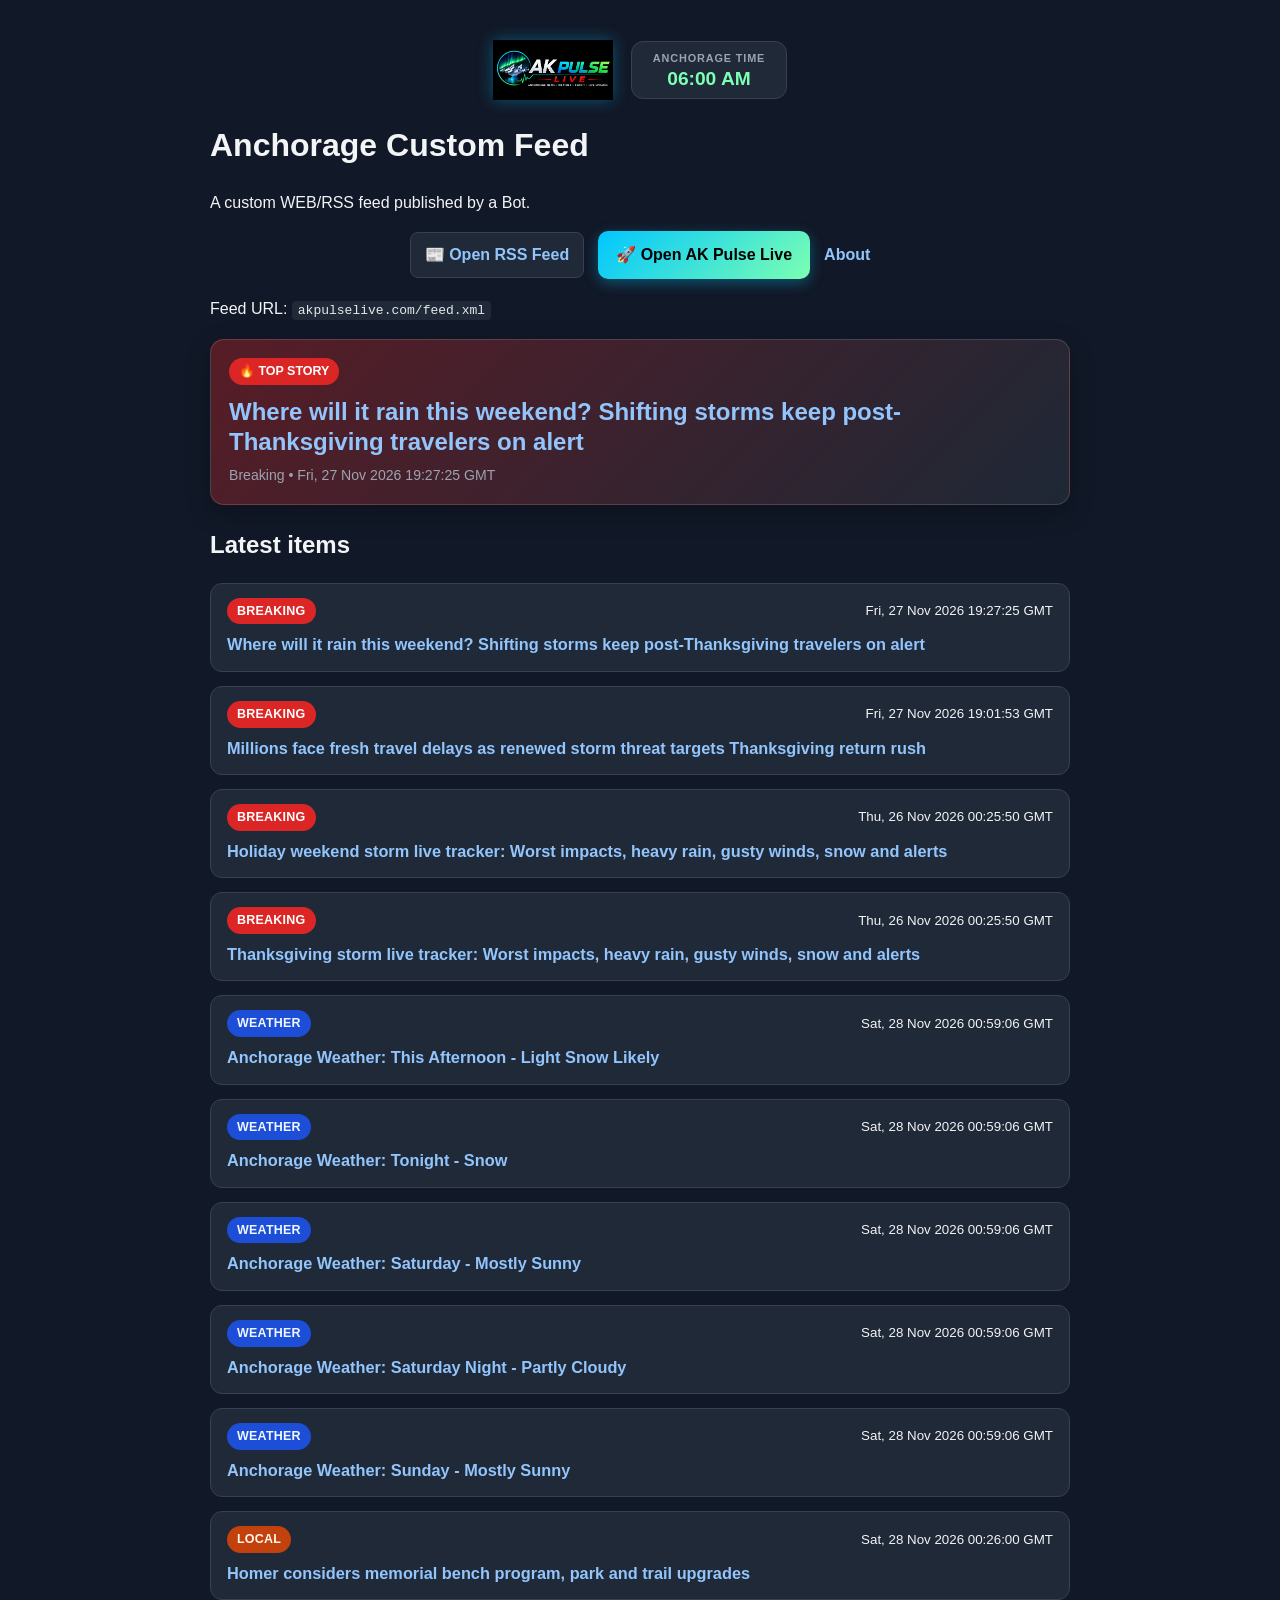
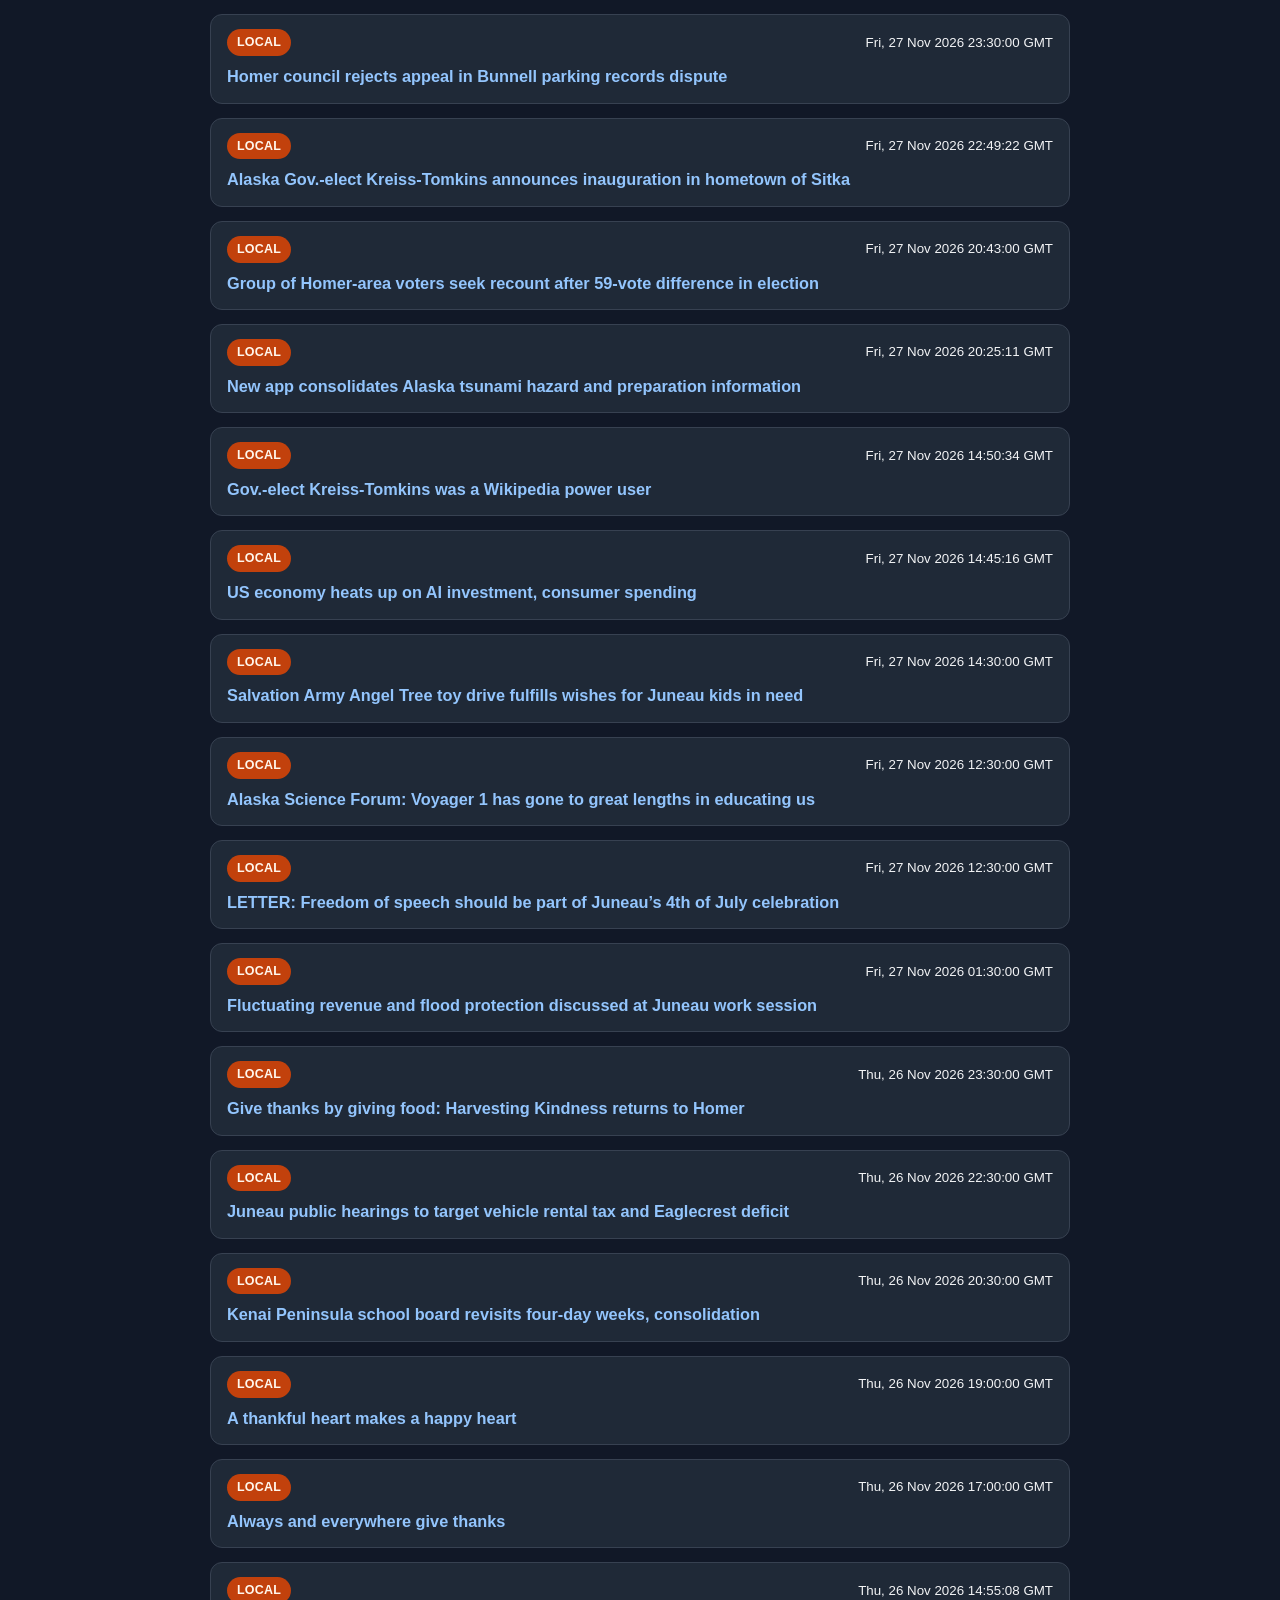
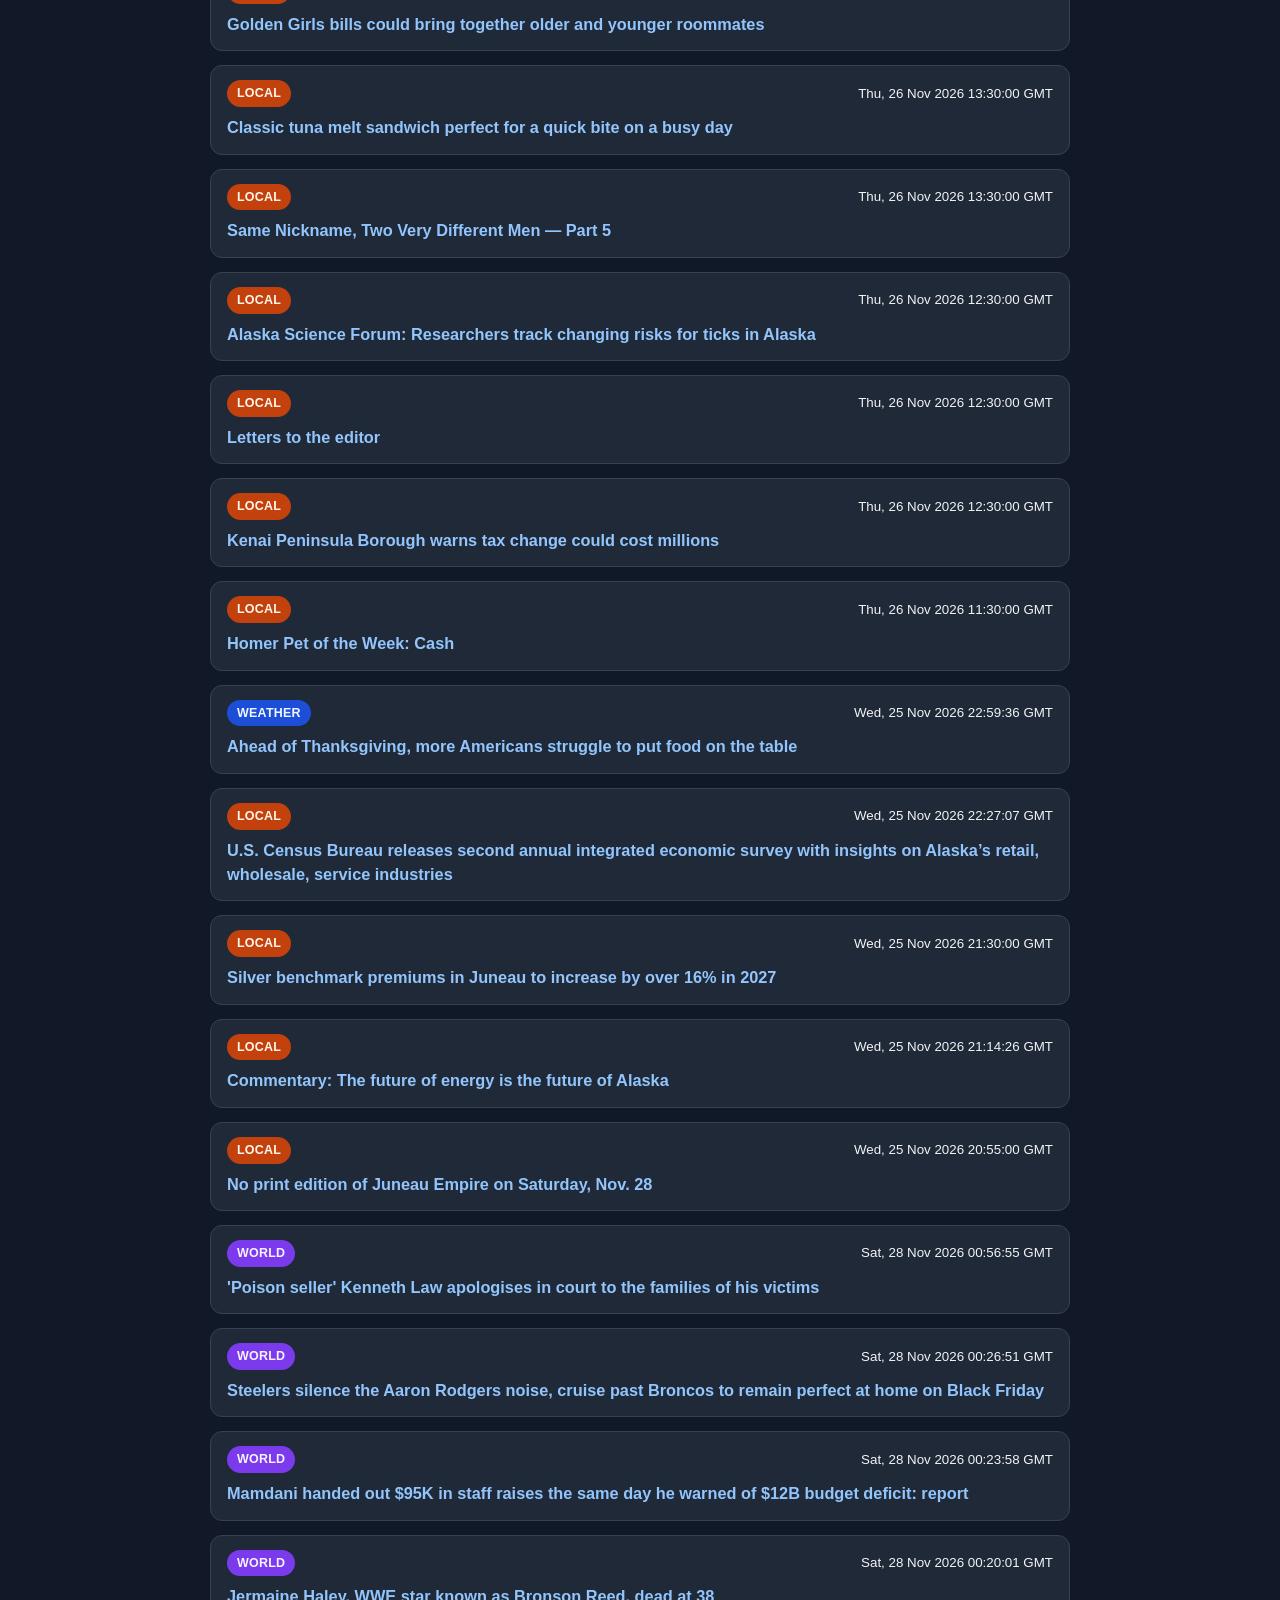
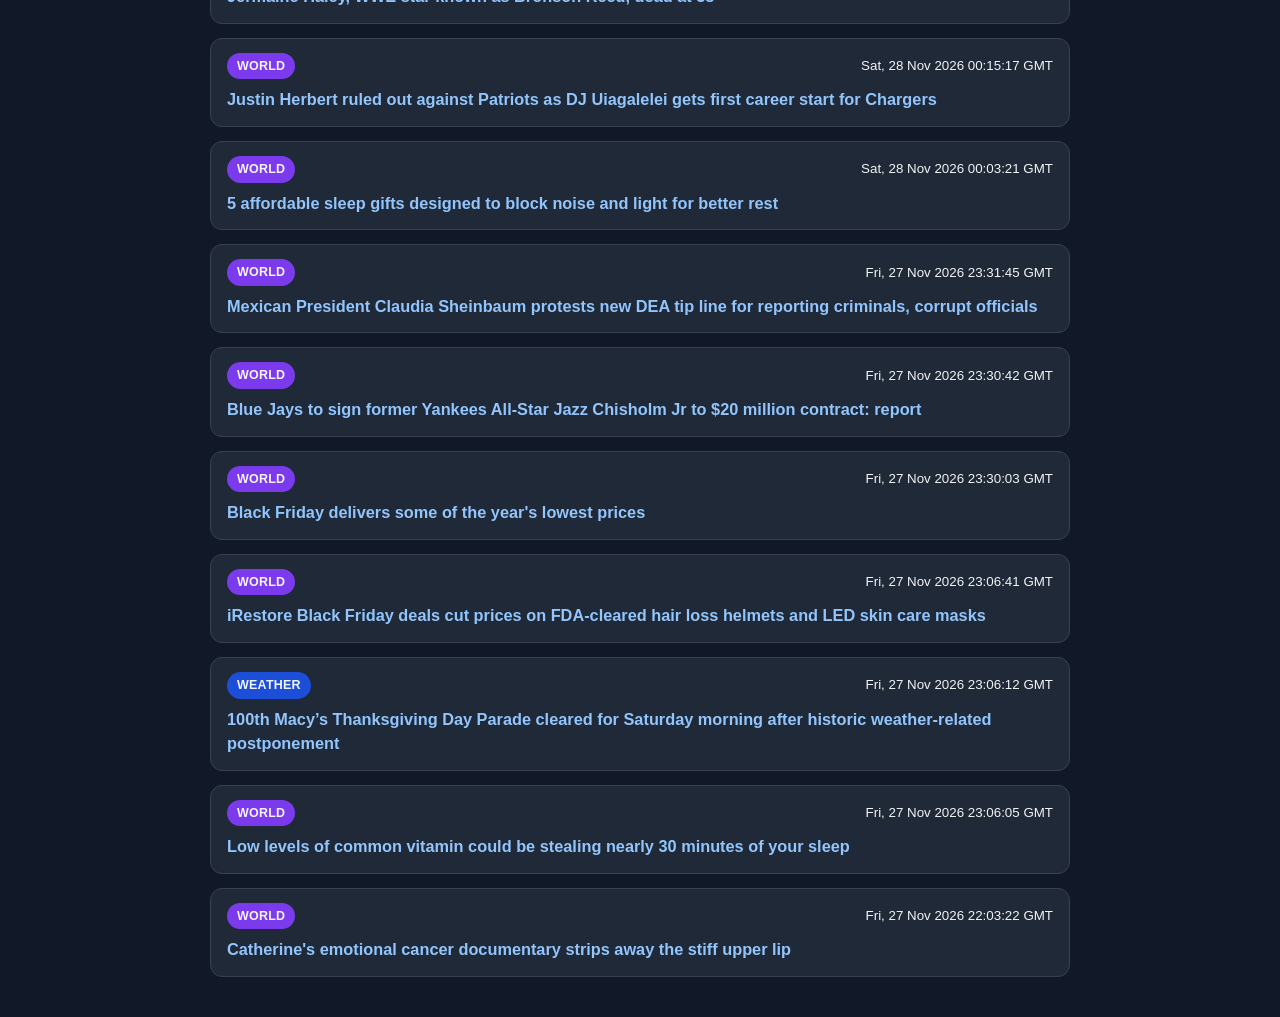
==== commit 1881709e: "Auto-update RSS feed" ====
--- a/index.html
+++ b/index.html
@@ -265,8 +265,8 @@
 
   <section class="top-story">
     <div class="top-story-label">🔥 Top Story</div>
-    <h2><a href="https://www.foxweather.com/weather-news/thanksgiving-storm-live-tracker-heavy-rain-gusty-winds-snow">Holiday weekend storm live tracker: Worst impacts, heavy rain, gusty winds, snow and alerts</a></h2>
-    <div class="top-story-meta">Breaking • Thu, 26 Nov 2026 00:25:50 GMT</div>
+    <h2><a href="https://www.foxweather.com/weather-news/where-rain-weekend-shifting-storm-thanksgiving-kalshi">Where will it rain this weekend? Shifting storms keep post-Thanksgiving travelers on alert</a></h2>
+    <div class="top-story-meta">Breaking • Fri, 27 Nov 2026 19:27:25 GMT</div>
   </section>
 
 
@@ -275,51 +275,100 @@
         <li class="feed-item">
       <div class="item-top">
         <span class="cat-badge cat-breaking">Breaking</span>
-        <small>Thu, 26 Nov 2026 00:25:50 GMT</small>
-      </div>
-      <div class="item-title"><a href="https://www.foxweather.com/weather-news/thanksgiving-storm-live-tracker-heavy-rain-gusty-winds-snow">Holiday weekend storm live tracker: Worst impacts, heavy rain, gusty winds, snow and alerts</a></div>
+        <small>Fri, 27 Nov 2026 19:27:25 GMT</small>
+      </div>
+      <div class="item-title"><a href="https://www.foxweather.com/weather-news/where-rain-weekend-shifting-storm-thanksgiving-kalshi">Where will it rain this weekend? Shifting storms keep post-Thanksgiving travelers on alert</a></div>
+    </li>
+        <li class="feed-item">
+      <div class="item-top">
+        <span class="cat-badge cat-breaking">Breaking</span>
+        <small>Fri, 27 Nov 2026 19:01:53 GMT</small>
+      </div>
+      <div class="item-title"><a href="https://www.foxweather.com/weather-news/after-thanksgiving-storms-holiday-season-kicks-off">Millions face fresh travel delays as renewed storm threat targets Thanksgiving return rush</a></div>
     </li>
         <li class="feed-item">
       <div class="item-top">
         <span class="cat-badge cat-breaking">Breaking</span>
         <small>Thu, 26 Nov 2026 00:25:50 GMT</small>
       </div>
+      <div class="item-title"><a href="https://www.foxweather.com/weather-news/thanksgiving-storm-live-tracker-heavy-rain-gusty-winds-snow">Holiday weekend storm live tracker: Worst impacts, heavy rain, gusty winds, snow and alerts</a></div>
+    </li>
+        <li class="feed-item">
+      <div class="item-top">
+        <span class="cat-badge cat-breaking">Breaking</span>
+        <small>Thu, 26 Nov 2026 00:25:50 GMT</small>
+      </div>
       <div class="item-title"><a href="https://www.foxweather.com/weather-news/thanksgiving-storm-live-tracker-heavy-rain-gusty-winds-snow">Thanksgiving storm live tracker: Worst impacts, heavy rain, gusty winds, snow and alerts</a></div>
     </li>
         <li class="feed-item">
       <div class="item-top">
         <span class="cat-badge cat-weather">Weather</span>
-        <small>Fri, 27 Nov 2026 17:09:27 GMT</small>
-      </div>
-      <div class="item-title"><a href="https://forecast.weather.gov/MapClick.php?lat=61.2176&amp;lon=-149.8997">Anchorage Weather: Today - Light Snow Likely</a></div>
+        <small>Sat, 28 Nov 2026 00:59:06 GMT</small>
+      </div>
+      <div class="item-title"><a href="https://forecast.weather.gov/MapClick.php?lat=61.2176&amp;lon=-149.8997">Anchorage Weather: This Afternoon - Light Snow Likely</a></div>
     </li>
         <li class="feed-item">
       <div class="item-top">
         <span class="cat-badge cat-weather">Weather</span>
-        <small>Fri, 27 Nov 2026 17:09:27 GMT</small>
-      </div>
-      <div class="item-title"><a href="https://forecast.weather.gov/MapClick.php?lat=61.2176&amp;lon=-149.8997">Anchorage Weather: Tonight - Light Snow</a></div>
+        <small>Sat, 28 Nov 2026 00:59:06 GMT</small>
+      </div>
+      <div class="item-title"><a href="https://forecast.weather.gov/MapClick.php?lat=61.2176&amp;lon=-149.8997">Anchorage Weather: Tonight - Snow</a></div>
     </li>
         <li class="feed-item">
       <div class="item-top">
         <span class="cat-badge cat-weather">Weather</span>
-        <small>Fri, 27 Nov 2026 17:09:27 GMT</small>
+        <small>Sat, 28 Nov 2026 00:59:06 GMT</small>
       </div>
       <div class="item-title"><a href="https://forecast.weather.gov/MapClick.php?lat=61.2176&amp;lon=-149.8997">Anchorage Weather: Saturday - Mostly Sunny</a></div>
     </li>
         <li class="feed-item">
       <div class="item-top">
         <span class="cat-badge cat-weather">Weather</span>
-        <small>Fri, 27 Nov 2026 17:09:27 GMT</small>
-      </div>
-      <div class="item-title"><a href="https://forecast.weather.gov/MapClick.php?lat=61.2176&amp;lon=-149.8997">Anchorage Weather: Saturday Night - Mostly Cloudy</a></div>
+        <small>Sat, 28 Nov 2026 00:59:06 GMT</small>
+      </div>
+      <div class="item-title"><a href="https://forecast.weather.gov/MapClick.php?lat=61.2176&amp;lon=-149.8997">Anchorage Weather: Saturday Night - Partly Cloudy</a></div>
     </li>
         <li class="feed-item">
       <div class="item-top">
         <span class="cat-badge cat-weather">Weather</span>
-        <small>Fri, 27 Nov 2026 17:09:27 GMT</small>
-      </div>
-      <div class="item-title"><a href="https://forecast.weather.gov/MapClick.php?lat=61.2176&amp;lon=-149.8997">Anchorage Weather: Sunday - Partly Sunny</a></div>
+        <small>Sat, 28 Nov 2026 00:59:06 GMT</small>
+      </div>
+      <div class="item-title"><a href="https://forecast.weather.gov/MapClick.php?lat=61.2176&amp;lon=-149.8997">Anchorage Weather: Sunday - Mostly Sunny</a></div>
+    </li>
+        <li class="feed-item">
+      <div class="item-top">
+        <span class="cat-badge cat-local">Local</span>
+        <small>Sat, 28 Nov 2026 00:26:00 GMT</small>
+      </div>
+      <div class="item-title"><a href="https://www.homernews.com/2026/11/27/homer-considers-memorial-bench-program-park-and-trail-upgrades/">Homer considers memorial bench program, park and trail upgrades</a></div>
+    </li>
+        <li class="feed-item">
+      <div class="item-top">
+        <span class="cat-badge cat-local">Local</span>
+        <small>Fri, 27 Nov 2026 23:30:00 GMT</small>
+      </div>
+      <div class="item-title"><a href="https://www.homernews.com/2026/11/27/homer-council-rejects-appeal-in-bunnell-parking-records-dispute/">Homer council rejects appeal in Bunnell parking records dispute</a></div>
+    </li>
+        <li class="feed-item">
+      <div class="item-top">
+        <span class="cat-badge cat-local">Local</span>
+        <small>Fri, 27 Nov 2026 22:49:22 GMT</small>
+      </div>
+      <div class="item-title"><a href="https://alaskabeacon.com/2026/11/27/alaska-gov-elect-kreiss-tomkins-announces-inauguration-in-hometown-of-sitka/">Alaska Gov.-elect Kreiss-Tomkins announces inauguration in hometown of Sitka</a></div>
+    </li>
+        <li class="feed-item">
+      <div class="item-top">
+        <span class="cat-badge cat-local">Local</span>
+        <small>Fri, 27 Nov 2026 20:43:00 GMT</small>
+      </div>
+      <div class="item-title"><a href="https://www.homernews.com/2026/11/27/group-of-homer-area-voters-seek-recount-after-59-vote-difference-in-election/">Group of Homer-area voters seek recount after 59-vote difference in election</a></div>
+    </li>
+        <li class="feed-item">
+      <div class="item-top">
+        <span class="cat-badge cat-local">Local</span>
+        <small>Fri, 27 Nov 2026 20:25:11 GMT</small>
+      </div>
+      <div class="item-title"><a href="https://alaskabeacon.com/2026/11/27/new-app-consolidates-alaska-tsunami-hazard-and-preparation-information/">New app consolidates Alaska tsunami hazard and preparation information</a></div>
     </li>
         <li class="feed-item">
       <div class="item-top">
@@ -484,143 +533,94 @@
     </li>
         <li class="feed-item">
       <div class="item-top">
-        <span class="cat-badge cat-local">Local</span>
-        <small>Wed, 25 Nov 2026 19:45:33 GMT</small>
-      </div>
-      <div class="item-title"><a href="https://alaskabeacon.com/2026/11/25/repub/us-supreme-court-to-weigh-bans-on-ar-15s-similar-guns-in-big-second-amendment-case/">US Supreme Court to weigh bans on AR-15s, similar guns in big Second Amendment case</a></div>
-    </li>
-        <li class="feed-item">
-      <div class="item-top">
-        <span class="cat-badge cat-local">Local</span>
-        <small>Wed, 25 Nov 2026 18:31:21 GMT</small>
-      </div>
-      <div class="item-title"><a href="https://alaskabeacon.com/2026/11/25/repub/turkey-production-bounces-back-but-prices-still-rise/">Turkey production bounces back but prices still rise</a></div>
-    </li>
-        <li class="feed-item">
-      <div class="item-top">
-        <span class="cat-badge cat-local">Local</span>
-        <small>Wed, 25 Nov 2026 18:24:55 GMT</small>
-      </div>
-      <div class="item-title"><a href="https://mustreadalaska.com/jkt-johnson-inaugural-ceremony-to-be-held-in-sitka-with-inaugural-celebrations-in-juneau/">JKT-Johnson inaugural ceremony to be held in Sitka with inaugural celebrations in Juneau</a></div>
-    </li>
-        <li class="feed-item">
-      <div class="item-top">
-        <span class="cat-badge cat-local">Local</span>
-        <small>Wed, 25 Nov 2026 17:45:48 GMT</small>
-      </div>
-      <div class="item-title"><a href="https://mustreadalaska.com/mission-alaska-a-documentary-of-the-dominicans-serving-rural-alaska/">Mission Alaska: A documentary of the Dominicans serving rural Alaska</a></div>
-    </li>
-        <li class="feed-item">
-      <div class="item-top">
-        <span class="cat-badge cat-local">Local</span>
-        <small>Wed, 25 Nov 2026 14:45:00 GMT</small>
-      </div>
-      <div class="item-title"><a href="https://alaskabeacon.com/2026/11/25/alaska-wildlife-disease-discoveries-show-new-risks-for-people/">Alaska wildlife disease discoveries show new risks for people</a></div>
-    </li>
-        <li class="feed-item">
-      <div class="item-top">
-        <span class="cat-badge cat-local">Local</span>
-        <small>Wed, 25 Nov 2026 14:06:29 GMT</small>
-      </div>
-      <div class="item-title"><a href="https://alaska-native-news.com/alaska-federation-of-natives-congratulates-mary-peltola-on-historic-u-s-senate-victory/87249/">Alaska Federation of Natives Congratulates Mary Peltola on Historic U.S. Senate Victory</a></div>
-    </li>
-        <li class="feed-item">
-      <div class="item-top">
-        <span class="cat-badge cat-local">Local</span>
-        <small>Wed, 25 Nov 2026 14:05:48 GMT</small>
-      </div>
-      <div class="item-title"><a href="https://alaska-native-news.com/sullivan-senate-pass-historic-permitting-reform-package/87244/">Sullivan, Senate Pass Historic Permitting Reform Package</a></div>
-    </li>
-        <li class="feed-item">
-      <div class="item-top">
-        <span class="cat-badge cat-local">Local</span>
-        <small>Wed, 25 Nov 2026 14:03:34 GMT</small>
-      </div>
-      <div class="item-title"><a href="https://alaska-native-news.com/learning-from-the-land-at-yuuyararta-science-camp/87246/">Learning from the land at Yuuyararta Science Camp</a></div>
-    </li>
-        <li class="feed-item">
-      <div class="item-top">
-        <span class="cat-badge cat-world">World</span>
-        <small>Fri, 27 Nov 2026 17:03:03 GMT</small>
-      </div>
-      <div class="item-title"><a href="https://www.bbc.co.uk/news/articles/cqx2e315rz00o?at_medium=RSS&amp;at_campaign=rss">Body found in woodland confirmed as missing Kelsey Hunter</a></div>
-    </li>
-        <li class="feed-item">
-      <div class="item-top">
-        <span class="cat-badge cat-world">World</span>
-        <small>Fri, 27 Nov 2026 16:53:46 GMT</small>
-      </div>
-      <div class="item-title"><a href="https://www.bbc.co.uk/news/articles/cq3dgpy9lem3o?at_medium=RSS&amp;at_campaign=rss">Canada's top court largely upholds Quebec ban on religious symbols for public servants</a></div>
-    </li>
-        <li class="feed-item">
-      <div class="item-top">
-        <span class="cat-badge cat-world">World</span>
-        <small>Fri, 27 Nov 2026 16:47:51 GMT</small>
-      </div>
-      <div class="item-title"><a href="https://www.foxnews.com/outkick-sports/aew-star-gabe-kidd-spends-thanksgiving-random-fans-house-stuck-nebraska">AEW star Gabe Kidd spends Thanksgiving at random fan's house after being stuck in Nebraska</a></div>
-    </li>
-        <li class="feed-item">
-      <div class="item-top">
-        <span class="cat-badge cat-world">World</span>
-        <small>Fri, 27 Nov 2026 16:40:22 GMT</small>
-      </div>
-      <div class="item-title"><a href="https://www.bbc.co.uk/news/articles/c8wy5vnpggnpo?at_medium=RSS&amp;at_campaign=rss">Police look for more than 100 gig-goers to help Co-op Live probe</a></div>
-    </li>
-        <li class="feed-item">
-      <div class="item-top">
-        <span class="cat-badge cat-world">World</span>
-        <small>Fri, 27 Nov 2026 16:38:45 GMT</small>
-      </div>
-      <div class="item-title"><a href="https://www.foxnews.com/us/convicted-killer-tortured-teen-death-complains-prison-conditions-botched-execution">Convicted killer who tortured teen to death complains about prison conditions after botched execution</a></div>
-    </li>
-        <li class="feed-item">
-      <div class="item-top">
-        <span class="cat-badge cat-world">World</span>
-        <small>Fri, 27 Nov 2026 16:28:11 GMT</small>
-      </div>
-      <div class="item-title"><a href="https://www.foxnews.com/us/murdered-college-student-parents-fume-accused-killer-request-special-pillow-jail">Murdered college student's parents fume over accused killer's request for 'special pillow' in jail</a></div>
+        <span class="cat-badge cat-world">World</span>
+        <small>Sat, 28 Nov 2026 00:56:55 GMT</small>
+      </div>
+      <div class="item-title"><a href="https://www.bbc.co.uk/news/articles/cmx2898wq2qjo?at_medium=RSS&amp;at_campaign=rss">'Poison seller' Kenneth Law apologises in court to the families of his victims</a></div>
+    </li>
+        <li class="feed-item">
+      <div class="item-top">
+        <span class="cat-badge cat-world">World</span>
+        <small>Sat, 28 Nov 2026 00:26:51 GMT</small>
+      </div>
+      <div class="item-title"><a href="https://www.foxnews.com/outkick-sports/steelers-silence-aaron-rodgers-noise-cruise-past-broncos-remain-perfect-home-black-friday">Steelers silence the Aaron Rodgers noise, cruise past Broncos to remain perfect at home on Black Friday</a></div>
+    </li>
+        <li class="feed-item">
+      <div class="item-top">
+        <span class="cat-badge cat-world">World</span>
+        <small>Sat, 28 Nov 2026 00:23:58 GMT</small>
+      </div>
+      <div class="item-title"><a href="https://www.foxnews.com/politics/mamdani-handed-95k-staff-raises-same-day-warned-12b-budget-deficit-report">Mamdani handed out $95K in staff raises the same day he warned of $12B budget deficit: report</a></div>
+    </li>
+        <li class="feed-item">
+      <div class="item-top">
+        <span class="cat-badge cat-world">World</span>
+        <small>Sat, 28 Nov 2026 00:20:01 GMT</small>
+      </div>
+      <div class="item-title"><a href="https://www.foxnews.com/outkick-sports/jermaine-haley-wwe-star-known-bronson-reed-dead-38">Jermaine Haley, WWE star known as Bronson Reed, dead at 38</a></div>
+    </li>
+        <li class="feed-item">
+      <div class="item-top">
+        <span class="cat-badge cat-world">World</span>
+        <small>Sat, 28 Nov 2026 00:15:17 GMT</small>
+      </div>
+      <div class="item-title"><a href="https://www.foxnews.com/outkick-sports/justin-herbert-ruled-out-patriots-dj-uiagalelei-first-career-start-chargers">Justin Herbert ruled out against Patriots as DJ Uiagalelei gets first career start for Chargers</a></div>
+    </li>
+        <li class="feed-item">
+      <div class="item-top">
+        <span class="cat-badge cat-world">World</span>
+        <small>Sat, 28 Nov 2026 00:03:21 GMT</small>
+      </div>
+      <div class="item-title"><a href="https://www.foxnews.com/health/5-affordable-sleep-gifts-designed-block-noise-light-better-rest">5 affordable sleep gifts designed to block noise and light for better rest</a></div>
+    </li>
+        <li class="feed-item">
+      <div class="item-top">
+        <span class="cat-badge cat-world">World</span>
+        <small>Fri, 27 Nov 2026 23:31:45 GMT</small>
+      </div>
+      <div class="item-title"><a href="https://www.foxnews.com/us/mexico-president-claudia-sheinbaum-protests-new-dea-tip-line-reporting-criminals-corrupt-officials">Mexican President Claudia Sheinbaum protests new DEA tip line for reporting criminals, corrupt officials</a></div>
+    </li>
+        <li class="feed-item">
+      <div class="item-top">
+        <span class="cat-badge cat-world">World</span>
+        <small>Fri, 27 Nov 2026 23:30:42 GMT</small>
+      </div>
+      <div class="item-title"><a href="https://www.foxnews.com/outkick-sports/blue-jays-sign-former-yankees-all-star-jazz-chisholm-jr-20-million-contract-report">Blue Jays to sign former Yankees All-Star Jazz Chisholm Jr to $20 million contract: report</a></div>
+    </li>
+        <li class="feed-item">
+      <div class="item-top">
+        <span class="cat-badge cat-world">World</span>
+        <small>Fri, 27 Nov 2026 23:30:03 GMT</small>
+      </div>
+      <div class="item-title"><a href="https://www.foxnews.com/deals/black-friday-sales">Black Friday delivers some of the year's lowest prices</a></div>
+    </li>
+        <li class="feed-item">
+      <div class="item-top">
+        <span class="cat-badge cat-world">World</span>
+        <small>Fri, 27 Nov 2026 23:06:41 GMT</small>
+      </div>
+      <div class="item-title"><a href="https://www.foxnews.com/deals/irestore-black-friday-deal">iRestore Black Friday deals cut prices on FDA-cleared hair loss helmets and LED skin care masks</a></div>
     </li>
         <li class="feed-item">
       <div class="item-top">
         <span class="cat-badge cat-weather">Weather</span>
-        <small>Fri, 27 Nov 2026 16:20:29 GMT</small>
-      </div>
-      <div class="item-title"><a href="https://www.foxnews.com/travel/americans-eyeing-dream-vacation-trip-warned-rescue-crews-could-take-days-reach-them">Americans eyeing dream vacation trip warned that rescue crews could take days to reach them</a></div>
-    </li>
-        <li class="feed-item">
-      <div class="item-top">
-        <span class="cat-badge cat-world">World</span>
-        <small>Fri, 27 Nov 2026 16:06:37 GMT</small>
-      </div>
-      <div class="item-title"><a href="https://www.bbc.co.uk/news/articles/cmy49de4xx1zo?at_medium=RSS&amp;at_campaign=rss">Kenyan doomsday cult leader convicted over further 123 deaths</a></div>
-    </li>
-        <li class="feed-item">
-      <div class="item-top">
-        <span class="cat-badge cat-world">World</span>
-        <small>Fri, 27 Nov 2026 15:54:15 GMT</small>
-      </div>
-      <div class="item-title"><a href="https://www.bbc.co.uk/news/articles/c6rrg28npvzeo?at_medium=RSS&amp;at_campaign=rss">Brazil pushes back on Macron calling its meat 'doped'</a></div>
-    </li>
-        <li class="feed-item">
-      <div class="item-top">
-        <span class="cat-badge cat-world">World</span>
-        <small>Fri, 27 Nov 2026 15:44:17 GMT</small>
-      </div>
-      <div class="item-title"><a href="https://www.foxnews.com/outkick-sports/tom-brady-terry-bradshaw-roast-aaron-rodgers-mccarthy-breakup-overlook-public-coach-feuds">Tom Brady and Terry Bradshaw roast Aaron Rodgers for McCarthy breakup; both feuded with their coaches</a></div>
-    </li>
-        <li class="feed-item">
-      <div class="item-top">
-        <span class="cat-badge cat-weather">Weather</span>
-        <small>Fri, 27 Nov 2026 15:18:51 GMT</small>
-      </div>
-      <div class="item-title"><a href="https://www.bbc.co.uk/news/articles/c3pw4yrr8kz9o?at_medium=RSS&amp;at_campaign=rss">John Simpson: Ukraine is bowed but still unbroken as freezing weather sets in</a></div>
-    </li>
-        <li class="feed-item">
-      <div class="item-top">
-        <span class="cat-badge cat-weather">Weather</span>
-        <small>Fri, 27 Nov 2026 15:15:19 GMT</small>
-      </div>
-      <div class="item-title"><a href="https://www.bbc.co.uk/news/articles/ckd71ypy9e8eo?at_medium=RSS&amp;at_campaign=rss">Marching bands scramble to cover costs after Thanksgiving parade rearranged</a></div>
+        <small>Fri, 27 Nov 2026 23:06:12 GMT</small>
+      </div>
+      <div class="item-title"><a href="https://www.foxweather.com/weather-news/historic-100th-macys-thanksgiving-day-parade-cleared-takeoff-saturday-after-thursdays-noreaster-groundi">100th Macy’s Thanksgiving Day Parade cleared for Saturday morning after historic weather-related postponement</a></div>
+    </li>
+        <li class="feed-item">
+      <div class="item-top">
+        <span class="cat-badge cat-world">World</span>
+        <small>Fri, 27 Nov 2026 23:06:05 GMT</small>
+      </div>
+      <div class="item-title"><a href="https://www.foxnews.com/health/low-levels-common-vitamin-stealing-30-minutes-sleep">Low levels of common vitamin could be stealing nearly 30 minutes of your sleep</a></div>
+    </li>
+        <li class="feed-item">
+      <div class="item-top">
+        <span class="cat-badge cat-world">World</span>
+        <small>Fri, 27 Nov 2026 22:03:22 GMT</small>
+      </div>
+      <div class="item-title"><a href="https://www.bbc.co.uk/news/articles/c6zxvy9j0wpjo?at_medium=RSS&amp;at_campaign=rss">Catherine's emotional cancer documentary strips away the stiff upper lip</a></div>
     </li>
   </ul>
 
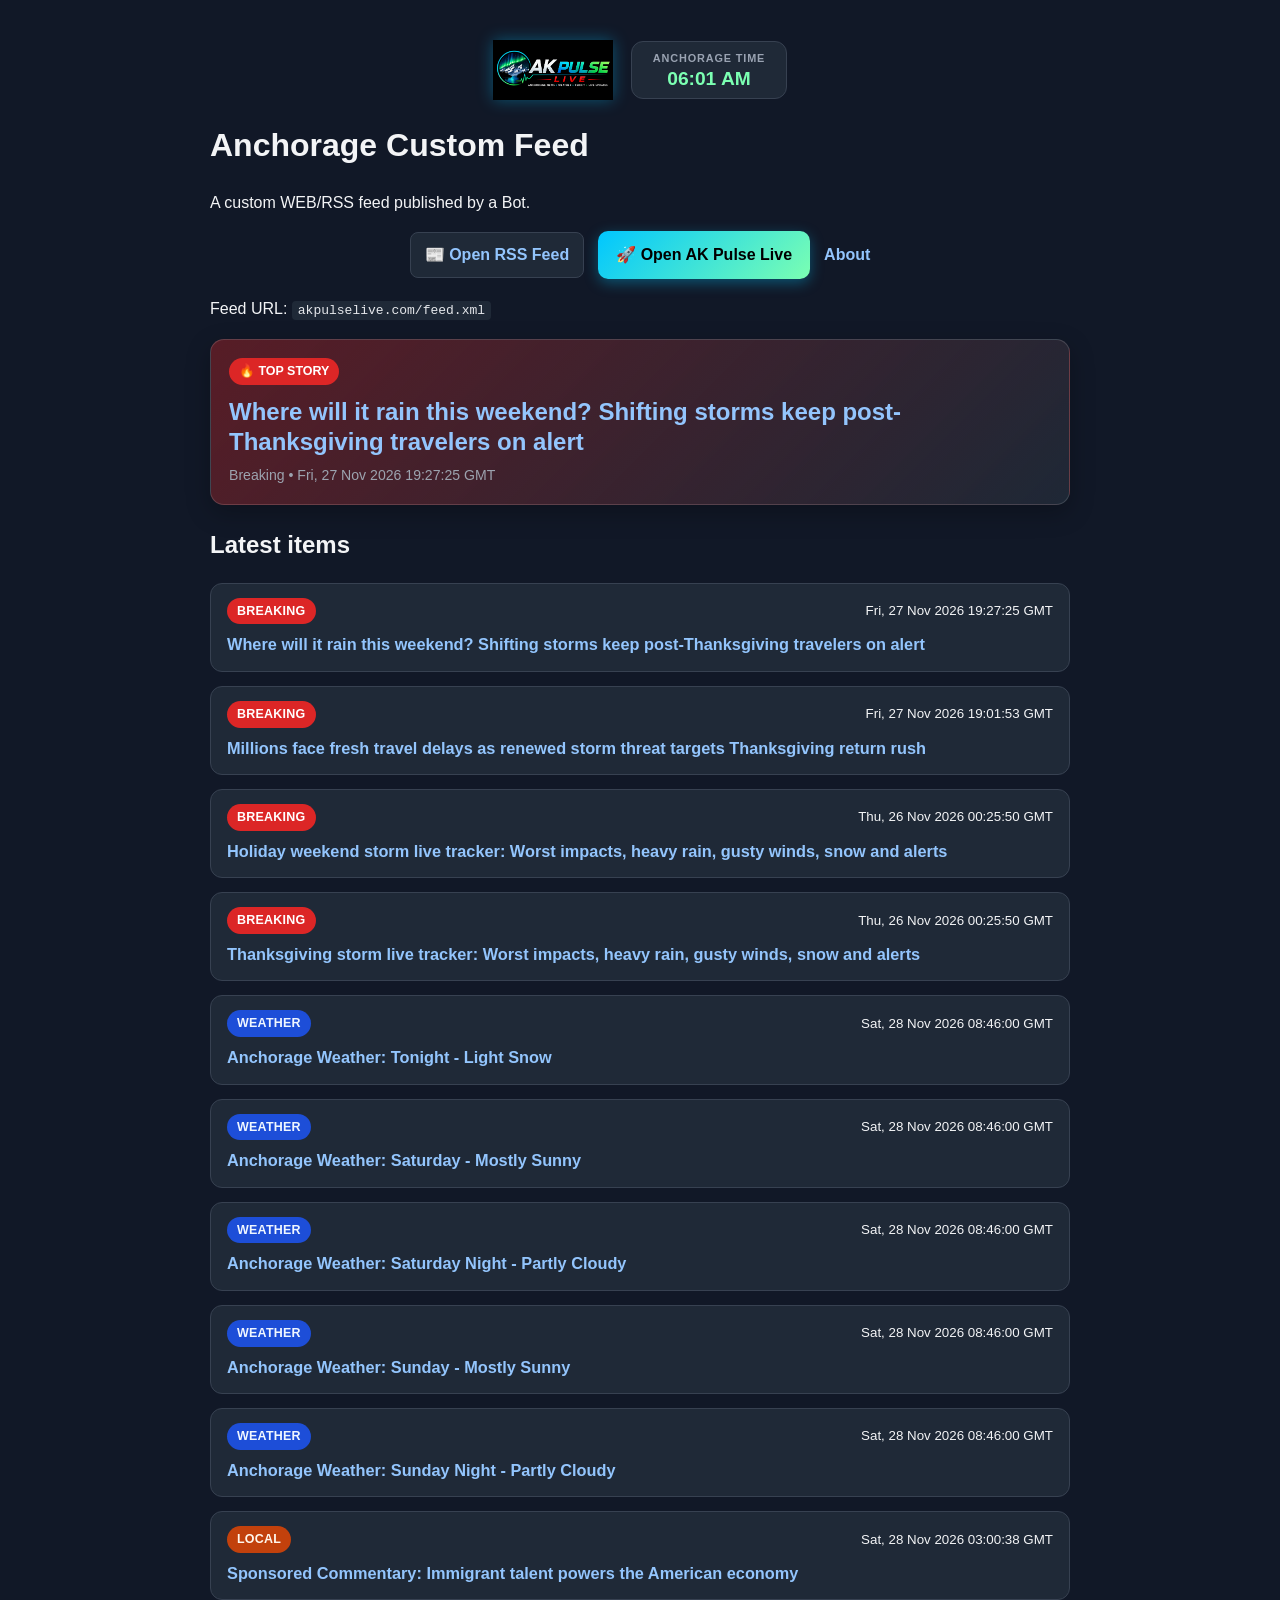
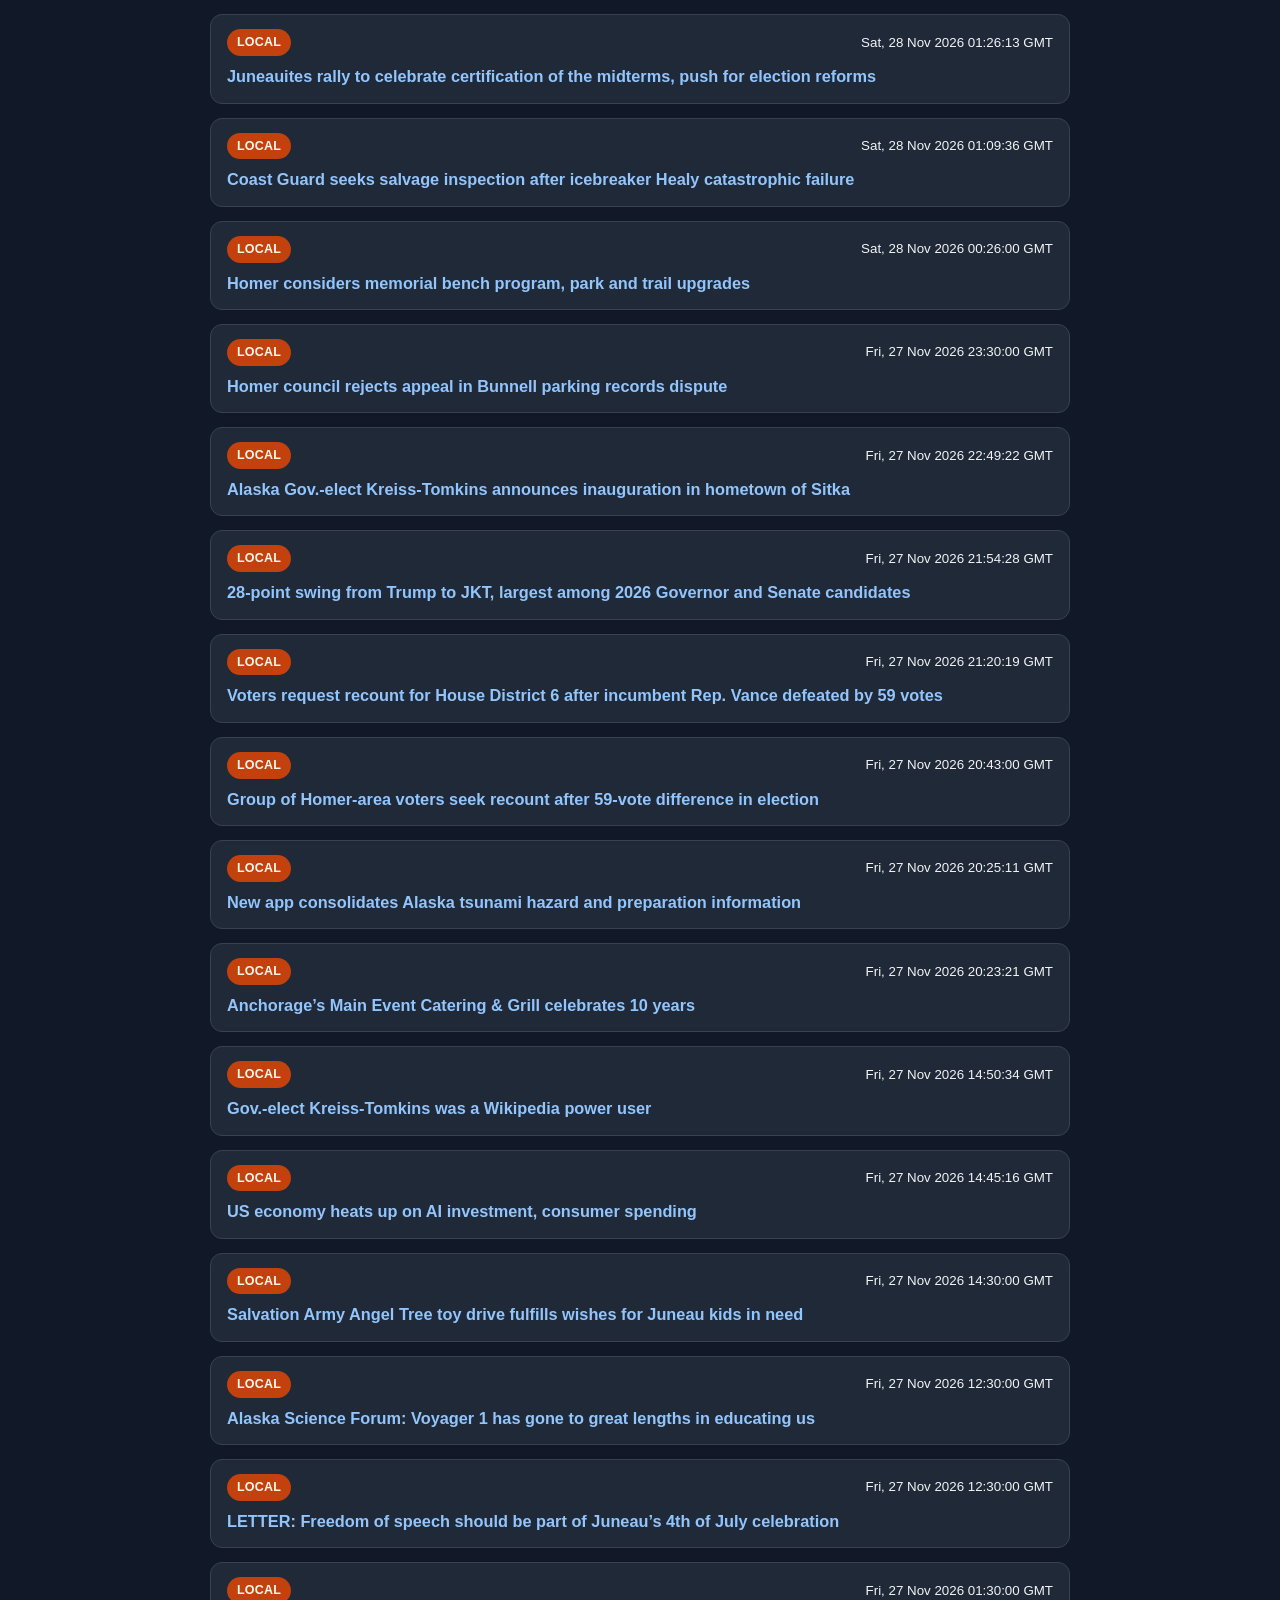
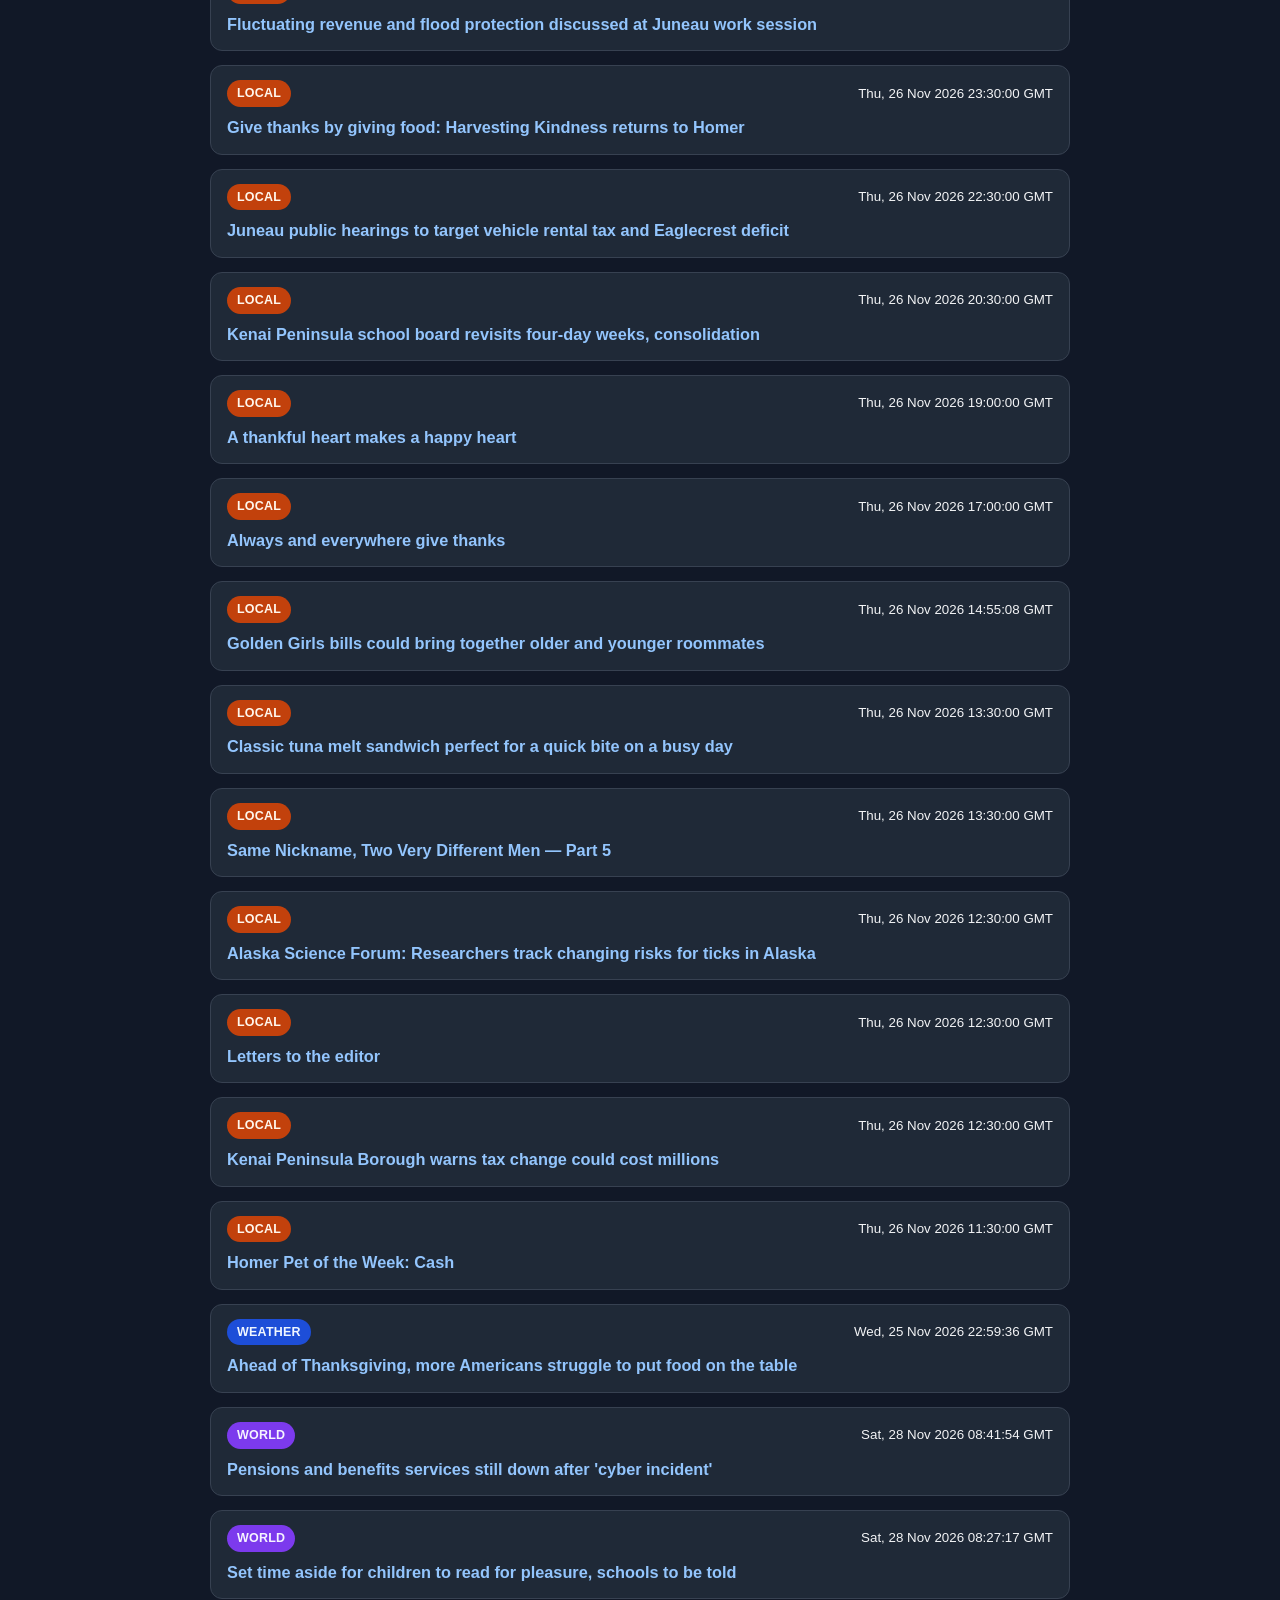
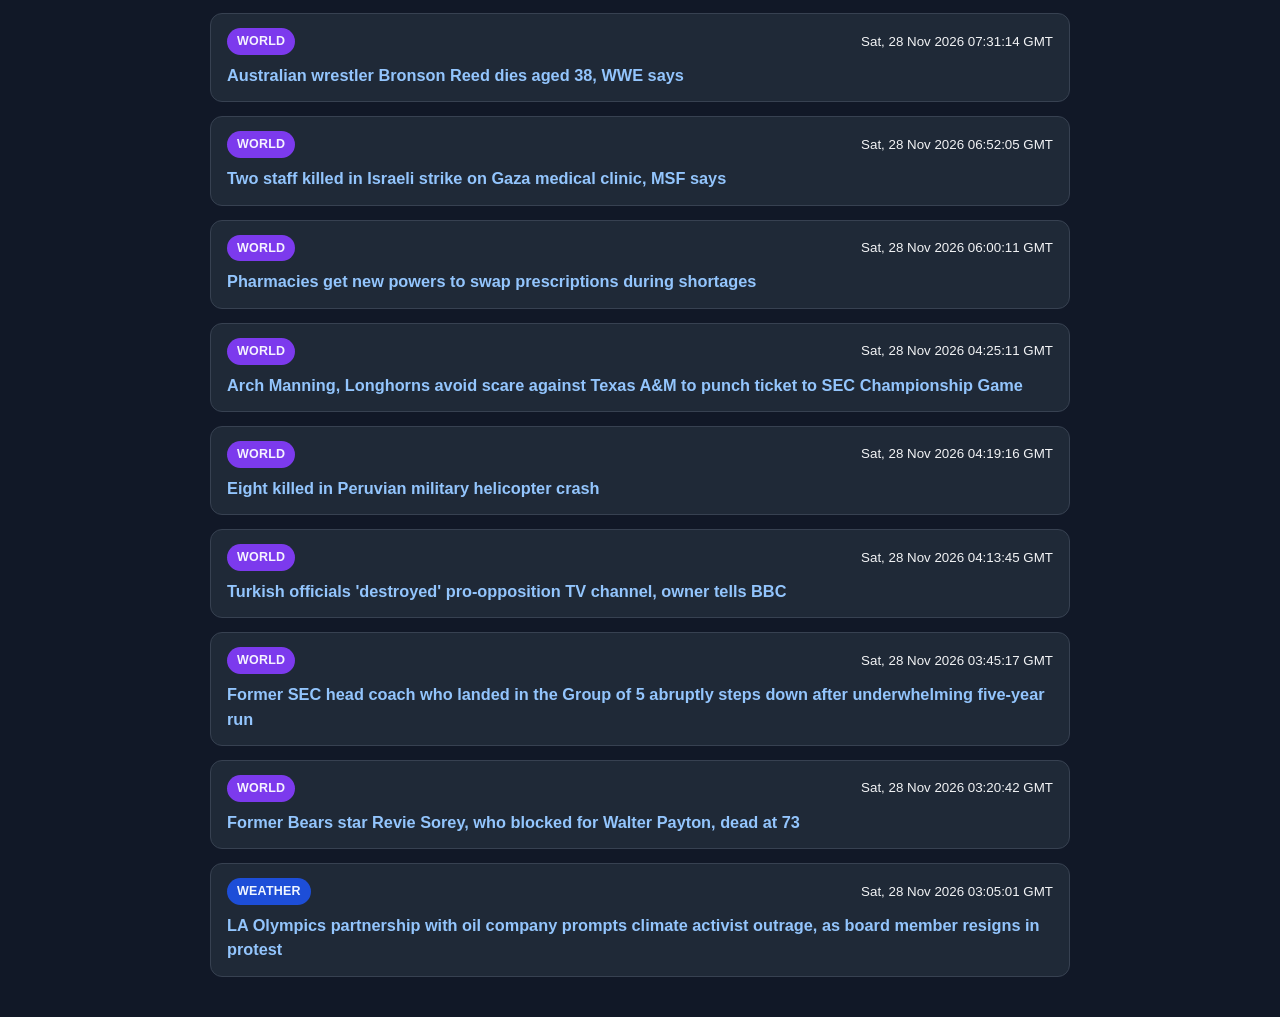
==== commit a88aca76: "Auto-update RSS feed" ====
--- a/index.html
+++ b/index.html
@@ -303,37 +303,58 @@
         <li class="feed-item">
       <div class="item-top">
         <span class="cat-badge cat-weather">Weather</span>
-        <small>Sat, 28 Nov 2026 00:59:06 GMT</small>
-      </div>
-      <div class="item-title"><a href="https://forecast.weather.gov/MapClick.php?lat=61.2176&amp;lon=-149.8997">Anchorage Weather: This Afternoon - Light Snow Likely</a></div>
+        <small>Sat, 28 Nov 2026 08:46:00 GMT</small>
+      </div>
+      <div class="item-title"><a href="https://forecast.weather.gov/MapClick.php?lat=61.2176&amp;lon=-149.8997">Anchorage Weather: Tonight - Light Snow</a></div>
     </li>
         <li class="feed-item">
       <div class="item-top">
         <span class="cat-badge cat-weather">Weather</span>
-        <small>Sat, 28 Nov 2026 00:59:06 GMT</small>
-      </div>
-      <div class="item-title"><a href="https://forecast.weather.gov/MapClick.php?lat=61.2176&amp;lon=-149.8997">Anchorage Weather: Tonight - Snow</a></div>
+        <small>Sat, 28 Nov 2026 08:46:00 GMT</small>
+      </div>
+      <div class="item-title"><a href="https://forecast.weather.gov/MapClick.php?lat=61.2176&amp;lon=-149.8997">Anchorage Weather: Saturday - Mostly Sunny</a></div>
     </li>
         <li class="feed-item">
       <div class="item-top">
         <span class="cat-badge cat-weather">Weather</span>
-        <small>Sat, 28 Nov 2026 00:59:06 GMT</small>
-      </div>
-      <div class="item-title"><a href="https://forecast.weather.gov/MapClick.php?lat=61.2176&amp;lon=-149.8997">Anchorage Weather: Saturday - Mostly Sunny</a></div>
+        <small>Sat, 28 Nov 2026 08:46:00 GMT</small>
+      </div>
+      <div class="item-title"><a href="https://forecast.weather.gov/MapClick.php?lat=61.2176&amp;lon=-149.8997">Anchorage Weather: Saturday Night - Partly Cloudy</a></div>
     </li>
         <li class="feed-item">
       <div class="item-top">
         <span class="cat-badge cat-weather">Weather</span>
-        <small>Sat, 28 Nov 2026 00:59:06 GMT</small>
-      </div>
-      <div class="item-title"><a href="https://forecast.weather.gov/MapClick.php?lat=61.2176&amp;lon=-149.8997">Anchorage Weather: Saturday Night - Partly Cloudy</a></div>
+        <small>Sat, 28 Nov 2026 08:46:00 GMT</small>
+      </div>
+      <div class="item-title"><a href="https://forecast.weather.gov/MapClick.php?lat=61.2176&amp;lon=-149.8997">Anchorage Weather: Sunday - Mostly Sunny</a></div>
     </li>
         <li class="feed-item">
       <div class="item-top">
         <span class="cat-badge cat-weather">Weather</span>
-        <small>Sat, 28 Nov 2026 00:59:06 GMT</small>
-      </div>
-      <div class="item-title"><a href="https://forecast.weather.gov/MapClick.php?lat=61.2176&amp;lon=-149.8997">Anchorage Weather: Sunday - Mostly Sunny</a></div>
+        <small>Sat, 28 Nov 2026 08:46:00 GMT</small>
+      </div>
+      <div class="item-title"><a href="https://forecast.weather.gov/MapClick.php?lat=61.2176&amp;lon=-149.8997">Anchorage Weather: Sunday Night - Partly Cloudy</a></div>
+    </li>
+        <li class="feed-item">
+      <div class="item-top">
+        <span class="cat-badge cat-local">Local</span>
+        <small>Sat, 28 Nov 2026 03:00:38 GMT</small>
+      </div>
+      <div class="item-title"><a href="https://alaskabeacon.com/2026/11/27/immigrant-talent-powers-the-american-economy/">Sponsored Commentary: Immigrant talent powers the American economy</a></div>
+    </li>
+        <li class="feed-item">
+      <div class="item-top">
+        <span class="cat-badge cat-local">Local</span>
+        <small>Sat, 28 Nov 2026 01:26:13 GMT</small>
+      </div>
+      <div class="item-title"><a href="https://alaskabeacon.com/2026/11/27/juneauites-rally-to-celebrate-certification-of-the-midterms-push-for-election-reforms/">Juneauites rally to celebrate certification of the midterms, push for election reforms</a></div>
+    </li>
+        <li class="feed-item">
+      <div class="item-top">
+        <span class="cat-badge cat-local">Local</span>
+        <small>Sat, 28 Nov 2026 01:09:36 GMT</small>
+      </div>
+      <div class="item-title"><a href="https://mustreadalaska.com/coast-guard-seeks-salvage-inspection-after-icebreaker-healy-catastrophic-failure/">Coast Guard seeks salvage inspection after icebreaker Healy catastrophic failure</a></div>
     </li>
         <li class="feed-item">
       <div class="item-top">
@@ -359,6 +380,20 @@
         <li class="feed-item">
       <div class="item-top">
         <span class="cat-badge cat-local">Local</span>
+        <small>Fri, 27 Nov 2026 21:54:28 GMT</small>
+      </div>
+      <div class="item-title"><a href="https://mustreadalaska.com/28-point-swing-from-trump-to-jkt-largest-among-2026-governor-and-senate-candidates/">28-point swing from Trump to JKT, largest among 2026 Governor and Senate candidates</a></div>
+    </li>
+        <li class="feed-item">
+      <div class="item-top">
+        <span class="cat-badge cat-local">Local</span>
+        <small>Fri, 27 Nov 2026 21:20:19 GMT</small>
+      </div>
+      <div class="item-title"><a href="https://mustreadalaska.com/voters-request-recount-for-house-district-6-after-incumbent-rep-vance-defeated-by-59-votes/">Voters request recount for House District 6 after incumbent Rep. Vance defeated by 59 votes</a></div>
+    </li>
+        <li class="feed-item">
+      <div class="item-top">
+        <span class="cat-badge cat-local">Local</span>
         <small>Fri, 27 Nov 2026 20:43:00 GMT</small>
       </div>
       <div class="item-title"><a href="https://www.homernews.com/2026/11/27/group-of-homer-area-voters-seek-recount-after-59-vote-difference-in-election/">Group of Homer-area voters seek recount after 59-vote difference in election</a></div>
@@ -369,6 +404,13 @@
         <small>Fri, 27 Nov 2026 20:25:11 GMT</small>
       </div>
       <div class="item-title"><a href="https://alaskabeacon.com/2026/11/27/new-app-consolidates-alaska-tsunami-hazard-and-preparation-information/">New app consolidates Alaska tsunami hazard and preparation information</a></div>
+    </li>
+        <li class="feed-item">
+      <div class="item-top">
+        <span class="cat-badge cat-local">Local</span>
+        <small>Fri, 27 Nov 2026 20:23:21 GMT</small>
+      </div>
+      <div class="item-title"><a href="https://mustreadalaska.com/anchorages-main-event-catering-grill-celebrates-10-years/">Anchorage’s Main Event Catering &amp; Grill celebrates 10 years</a></div>
     </li>
         <li class="feed-item">
       <div class="item-top">
@@ -505,122 +547,80 @@
     </li>
         <li class="feed-item">
       <div class="item-top">
-        <span class="cat-badge cat-local">Local</span>
-        <small>Wed, 25 Nov 2026 22:27:07 GMT</small>
-      </div>
-      <div class="item-title"><a href="https://mustreadalaska.com/u-s-census-bureau-releases-second-annual-integrated-economic-survey-with-insights-on-alaskas-retail-wholesale-service-industries/">U.S. Census Bureau releases second annual integrated economic survey with insights on Alaska’s retail, wholesale, service industries</a></div>
-    </li>
-        <li class="feed-item">
-      <div class="item-top">
-        <span class="cat-badge cat-local">Local</span>
-        <small>Wed, 25 Nov 2026 21:30:00 GMT</small>
-      </div>
-      <div class="item-title"><a href="https://www.juneauempire.com/2026/11/25/silver-benchmark-premiums-in-juneau-to-increase-by-over-16-in-2027/">Silver benchmark premiums in Juneau to increase by over 16% in 2027</a></div>
-    </li>
-        <li class="feed-item">
-      <div class="item-top">
-        <span class="cat-badge cat-local">Local</span>
-        <small>Wed, 25 Nov 2026 21:14:26 GMT</small>
-      </div>
-      <div class="item-title"><a href="https://alaskabeacon.com/2026/11/25/the-future-of-energy-is-the-future-of-alaska/">Commentary: The future of energy is the future of Alaska</a></div>
-    </li>
-        <li class="feed-item">
-      <div class="item-top">
-        <span class="cat-badge cat-local">Local</span>
-        <small>Wed, 25 Nov 2026 20:55:00 GMT</small>
-      </div>
-      <div class="item-title"><a href="https://www.juneauempire.com/2026/11/25/no-print-edition-of-juneau-empire-on-saturday-nov-28/">No print edition of Juneau Empire on Saturday, Nov. 28</a></div>
-    </li>
-        <li class="feed-item">
-      <div class="item-top">
-        <span class="cat-badge cat-world">World</span>
-        <small>Sat, 28 Nov 2026 00:56:55 GMT</small>
-      </div>
-      <div class="item-title"><a href="https://www.bbc.co.uk/news/articles/cmx2898wq2qjo?at_medium=RSS&amp;at_campaign=rss">'Poison seller' Kenneth Law apologises in court to the families of his victims</a></div>
-    </li>
-        <li class="feed-item">
-      <div class="item-top">
-        <span class="cat-badge cat-world">World</span>
-        <small>Sat, 28 Nov 2026 00:26:51 GMT</small>
-      </div>
-      <div class="item-title"><a href="https://www.foxnews.com/outkick-sports/steelers-silence-aaron-rodgers-noise-cruise-past-broncos-remain-perfect-home-black-friday">Steelers silence the Aaron Rodgers noise, cruise past Broncos to remain perfect at home on Black Friday</a></div>
-    </li>
-        <li class="feed-item">
-      <div class="item-top">
-        <span class="cat-badge cat-world">World</span>
-        <small>Sat, 28 Nov 2026 00:23:58 GMT</small>
-      </div>
-      <div class="item-title"><a href="https://www.foxnews.com/politics/mamdani-handed-95k-staff-raises-same-day-warned-12b-budget-deficit-report">Mamdani handed out $95K in staff raises the same day he warned of $12B budget deficit: report</a></div>
-    </li>
-        <li class="feed-item">
-      <div class="item-top">
-        <span class="cat-badge cat-world">World</span>
-        <small>Sat, 28 Nov 2026 00:20:01 GMT</small>
-      </div>
-      <div class="item-title"><a href="https://www.foxnews.com/outkick-sports/jermaine-haley-wwe-star-known-bronson-reed-dead-38">Jermaine Haley, WWE star known as Bronson Reed, dead at 38</a></div>
-    </li>
-        <li class="feed-item">
-      <div class="item-top">
-        <span class="cat-badge cat-world">World</span>
-        <small>Sat, 28 Nov 2026 00:15:17 GMT</small>
-      </div>
-      <div class="item-title"><a href="https://www.foxnews.com/outkick-sports/justin-herbert-ruled-out-patriots-dj-uiagalelei-first-career-start-chargers">Justin Herbert ruled out against Patriots as DJ Uiagalelei gets first career start for Chargers</a></div>
-    </li>
-        <li class="feed-item">
-      <div class="item-top">
-        <span class="cat-badge cat-world">World</span>
-        <small>Sat, 28 Nov 2026 00:03:21 GMT</small>
-      </div>
-      <div class="item-title"><a href="https://www.foxnews.com/health/5-affordable-sleep-gifts-designed-block-noise-light-better-rest">5 affordable sleep gifts designed to block noise and light for better rest</a></div>
-    </li>
-        <li class="feed-item">
-      <div class="item-top">
-        <span class="cat-badge cat-world">World</span>
-        <small>Fri, 27 Nov 2026 23:31:45 GMT</small>
-      </div>
-      <div class="item-title"><a href="https://www.foxnews.com/us/mexico-president-claudia-sheinbaum-protests-new-dea-tip-line-reporting-criminals-corrupt-officials">Mexican President Claudia Sheinbaum protests new DEA tip line for reporting criminals, corrupt officials</a></div>
-    </li>
-        <li class="feed-item">
-      <div class="item-top">
-        <span class="cat-badge cat-world">World</span>
-        <small>Fri, 27 Nov 2026 23:30:42 GMT</small>
-      </div>
-      <div class="item-title"><a href="https://www.foxnews.com/outkick-sports/blue-jays-sign-former-yankees-all-star-jazz-chisholm-jr-20-million-contract-report">Blue Jays to sign former Yankees All-Star Jazz Chisholm Jr to $20 million contract: report</a></div>
-    </li>
-        <li class="feed-item">
-      <div class="item-top">
-        <span class="cat-badge cat-world">World</span>
-        <small>Fri, 27 Nov 2026 23:30:03 GMT</small>
-      </div>
-      <div class="item-title"><a href="https://www.foxnews.com/deals/black-friday-sales">Black Friday delivers some of the year's lowest prices</a></div>
-    </li>
-        <li class="feed-item">
-      <div class="item-top">
-        <span class="cat-badge cat-world">World</span>
-        <small>Fri, 27 Nov 2026 23:06:41 GMT</small>
-      </div>
-      <div class="item-title"><a href="https://www.foxnews.com/deals/irestore-black-friday-deal">iRestore Black Friday deals cut prices on FDA-cleared hair loss helmets and LED skin care masks</a></div>
+        <span class="cat-badge cat-world">World</span>
+        <small>Sat, 28 Nov 2026 08:41:54 GMT</small>
+      </div>
+      <div class="item-title"><a href="https://www.bbc.co.uk/news/articles/cm1wrgqyq4d8o?at_medium=RSS&amp;at_campaign=rss">Pensions and benefits services still down after 'cyber incident'</a></div>
+    </li>
+        <li class="feed-item">
+      <div class="item-top">
+        <span class="cat-badge cat-world">World</span>
+        <small>Sat, 28 Nov 2026 08:27:17 GMT</small>
+      </div>
+      <div class="item-title"><a href="https://www.bbc.co.uk/news/articles/c65y1vp4ndqjo?at_medium=RSS&amp;at_campaign=rss">Set time aside for children to read for pleasure, schools to be told</a></div>
+    </li>
+        <li class="feed-item">
+      <div class="item-top">
+        <span class="cat-badge cat-world">World</span>
+        <small>Sat, 28 Nov 2026 07:31:14 GMT</small>
+      </div>
+      <div class="item-title"><a href="https://www.bbc.co.uk/news/articles/cvwy08g70ldko?at_medium=RSS&amp;at_campaign=rss">Australian wrestler Bronson Reed dies aged 38, WWE says</a></div>
+    </li>
+        <li class="feed-item">
+      <div class="item-top">
+        <span class="cat-badge cat-world">World</span>
+        <small>Sat, 28 Nov 2026 06:52:05 GMT</small>
+      </div>
+      <div class="item-title"><a href="https://www.bbc.co.uk/news/articles/cm5y10yydln3o?at_medium=RSS&amp;at_campaign=rss">Two staff killed in Israeli strike on Gaza medical clinic, MSF says</a></div>
+    </li>
+        <li class="feed-item">
+      <div class="item-top">
+        <span class="cat-badge cat-world">World</span>
+        <small>Sat, 28 Nov 2026 06:00:11 GMT</small>
+      </div>
+      <div class="item-title"><a href="https://www.bbc.co.uk/news/articles/cw5y1pelzm8ro?at_medium=RSS&amp;at_campaign=rss">Pharmacies get new powers to swap prescriptions during shortages</a></div>
+    </li>
+        <li class="feed-item">
+      <div class="item-top">
+        <span class="cat-badge cat-world">World</span>
+        <small>Sat, 28 Nov 2026 04:25:11 GMT</small>
+      </div>
+      <div class="item-title"><a href="https://www.foxnews.com/outkick-sports/arch-manning-longhorns-avoid-scare-against-texas-am-punch-ticket-sec-championship-game">Arch Manning, Longhorns avoid scare against Texas A&amp;M to punch ticket to SEC Championship Game</a></div>
+    </li>
+        <li class="feed-item">
+      <div class="item-top">
+        <span class="cat-badge cat-world">World</span>
+        <small>Sat, 28 Nov 2026 04:19:16 GMT</small>
+      </div>
+      <div class="item-title"><a href="https://www.bbc.co.uk/news/articles/cwp9d85mlp88o?at_medium=RSS&amp;at_campaign=rss">Eight killed in Peruvian military helicopter crash</a></div>
+    </li>
+        <li class="feed-item">
+      <div class="item-top">
+        <span class="cat-badge cat-world">World</span>
+        <small>Sat, 28 Nov 2026 04:13:45 GMT</small>
+      </div>
+      <div class="item-title"><a href="https://www.bbc.co.uk/news/articles/cq36gk151xkdo?at_medium=RSS&amp;at_campaign=rss">Turkish officials 'destroyed' pro-opposition TV channel, owner tells BBC</a></div>
+    </li>
+        <li class="feed-item">
+      <div class="item-top">
+        <span class="cat-badge cat-world">World</span>
+        <small>Sat, 28 Nov 2026 03:45:17 GMT</small>
+      </div>
+      <div class="item-title"><a href="https://www.foxnews.com/outkick-sports/former-sec-head-coach-landed-group-5-abruptly-steps-down-underwhelming-five-year-run">Former SEC head coach who landed in the Group of 5 abruptly steps down after underwhelming five-year run</a></div>
+    </li>
+        <li class="feed-item">
+      <div class="item-top">
+        <span class="cat-badge cat-world">World</span>
+        <small>Sat, 28 Nov 2026 03:20:42 GMT</small>
+      </div>
+      <div class="item-title"><a href="https://www.foxnews.com/outkick-sports/former-bears-star-revie-sorey-blocked-walter-payton-dead-73">Former Bears star Revie Sorey, who blocked for Walter Payton, dead at 73</a></div>
     </li>
         <li class="feed-item">
       <div class="item-top">
         <span class="cat-badge cat-weather">Weather</span>
-        <small>Fri, 27 Nov 2026 23:06:12 GMT</small>
-      </div>
-      <div class="item-title"><a href="https://www.foxweather.com/weather-news/historic-100th-macys-thanksgiving-day-parade-cleared-takeoff-saturday-after-thursdays-noreaster-groundi">100th Macy’s Thanksgiving Day Parade cleared for Saturday morning after historic weather-related postponement</a></div>
-    </li>
-        <li class="feed-item">
-      <div class="item-top">
-        <span class="cat-badge cat-world">World</span>
-        <small>Fri, 27 Nov 2026 23:06:05 GMT</small>
-      </div>
-      <div class="item-title"><a href="https://www.foxnews.com/health/low-levels-common-vitamin-stealing-30-minutes-sleep">Low levels of common vitamin could be stealing nearly 30 minutes of your sleep</a></div>
-    </li>
-        <li class="feed-item">
-      <div class="item-top">
-        <span class="cat-badge cat-world">World</span>
-        <small>Fri, 27 Nov 2026 22:03:22 GMT</small>
-      </div>
-      <div class="item-title"><a href="https://www.bbc.co.uk/news/articles/c6zxvy9j0wpjo?at_medium=RSS&amp;at_campaign=rss">Catherine's emotional cancer documentary strips away the stiff upper lip</a></div>
+        <small>Sat, 28 Nov 2026 03:05:01 GMT</small>
+      </div>
+      <div class="item-title"><a href="https://www.foxnews.com/outkick-sports/la-olympics-partnership-oil-company-prompts-climate-activist-outrage-board-member-resigns-protest">LA Olympics partnership with oil company prompts climate activist outrage, as board member resigns in protest</a></div>
     </li>
   </ul>
 
